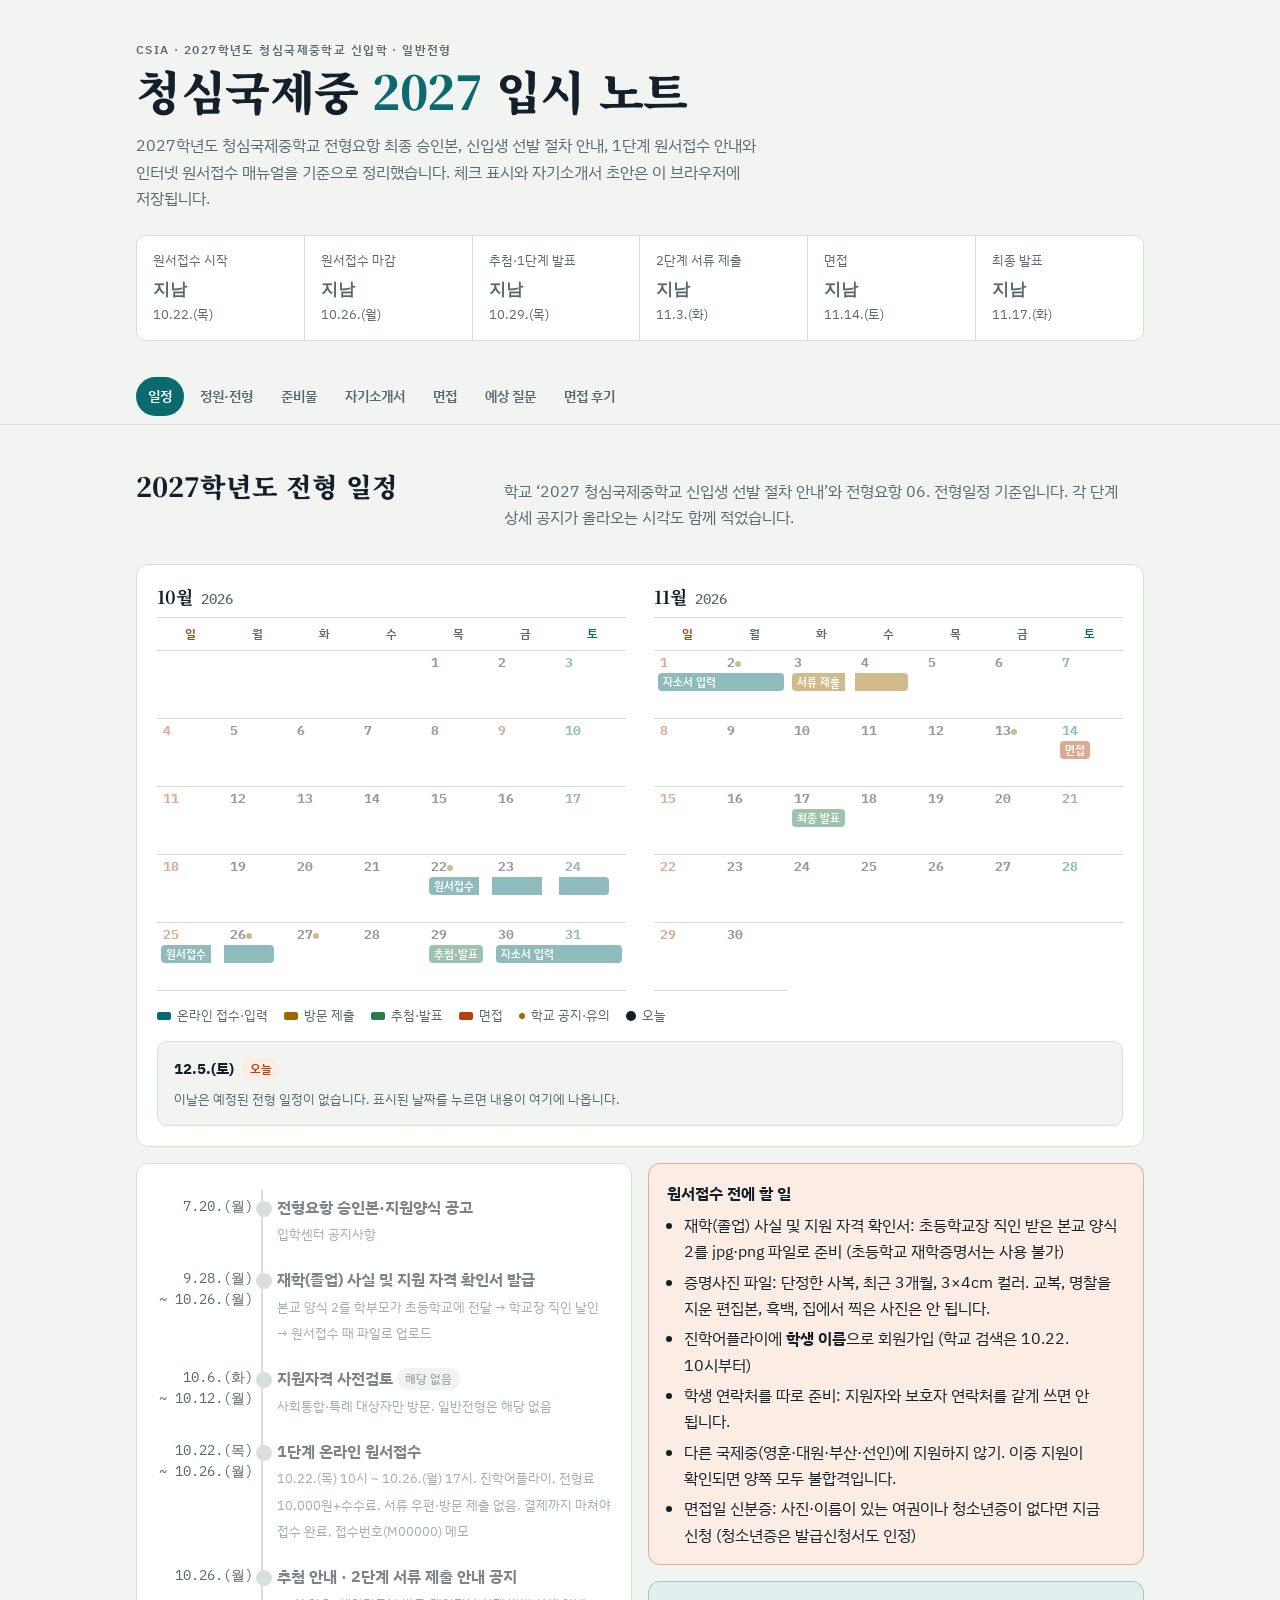
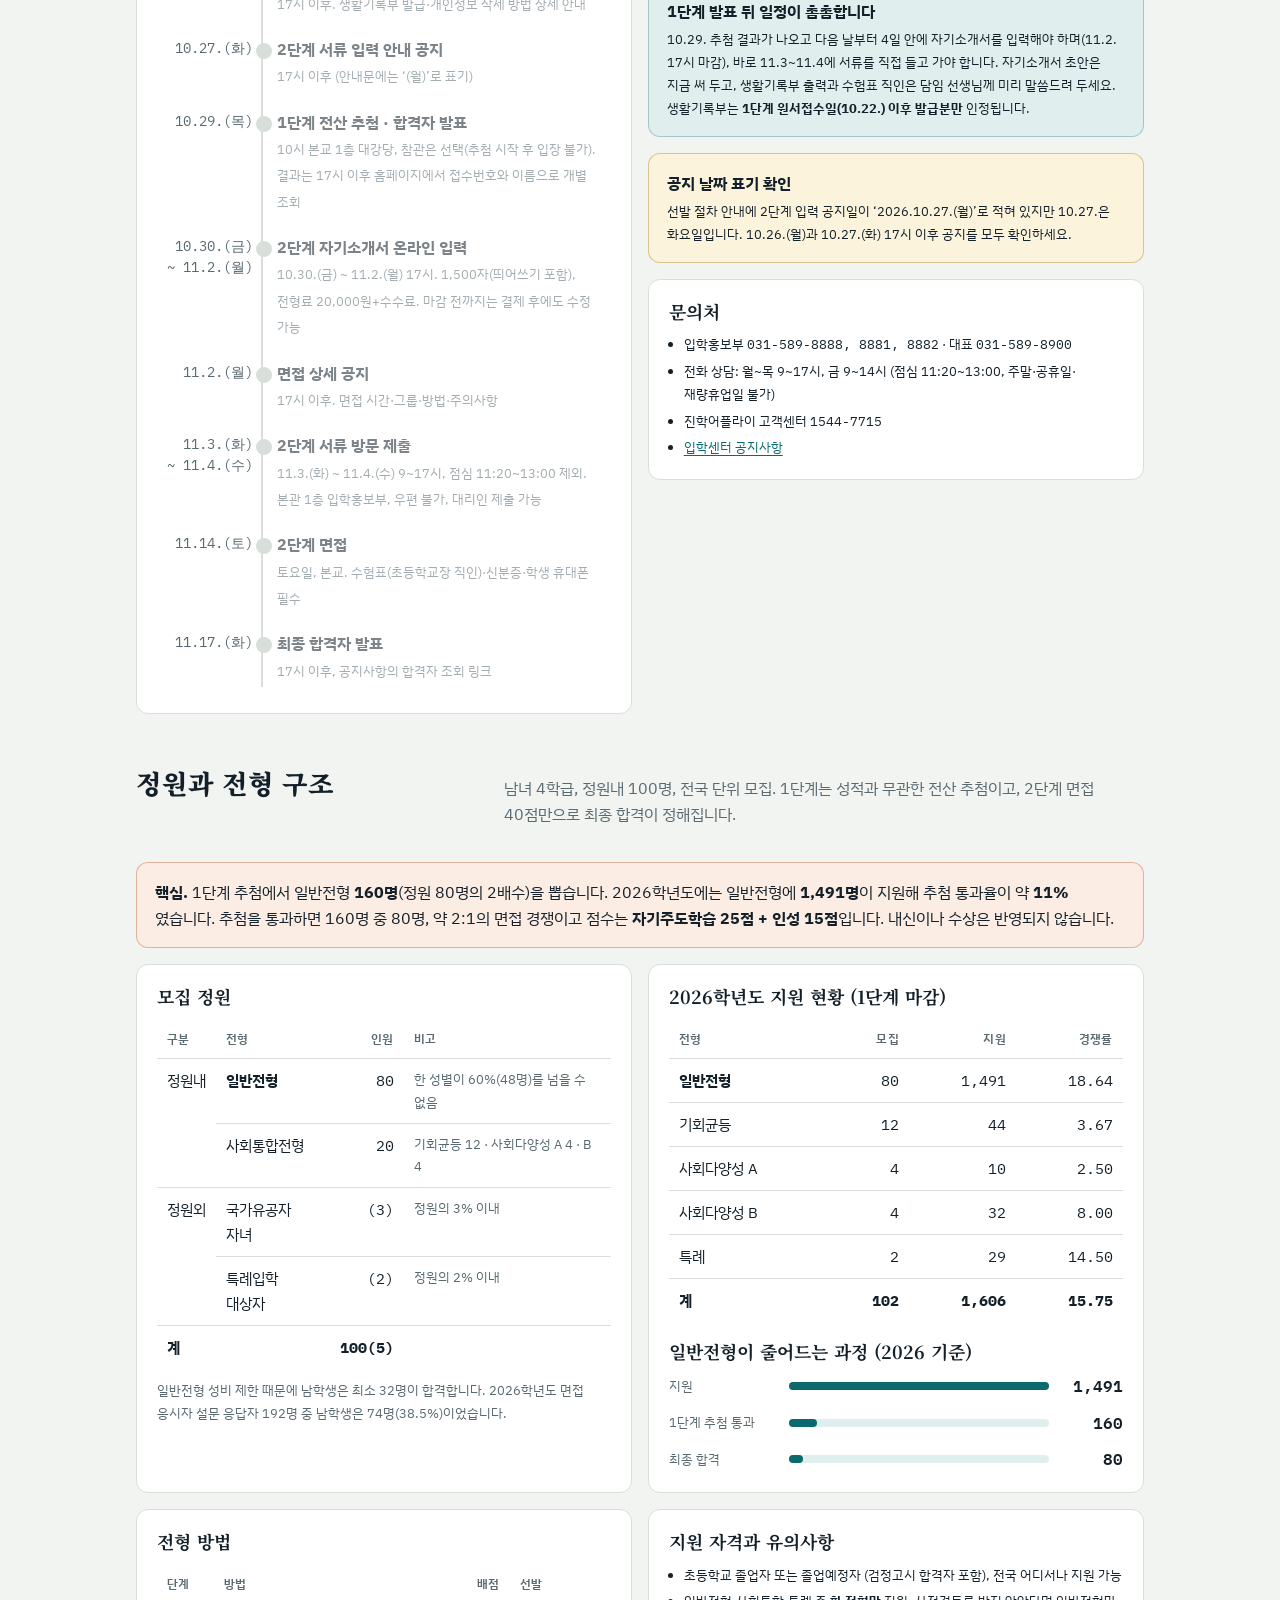
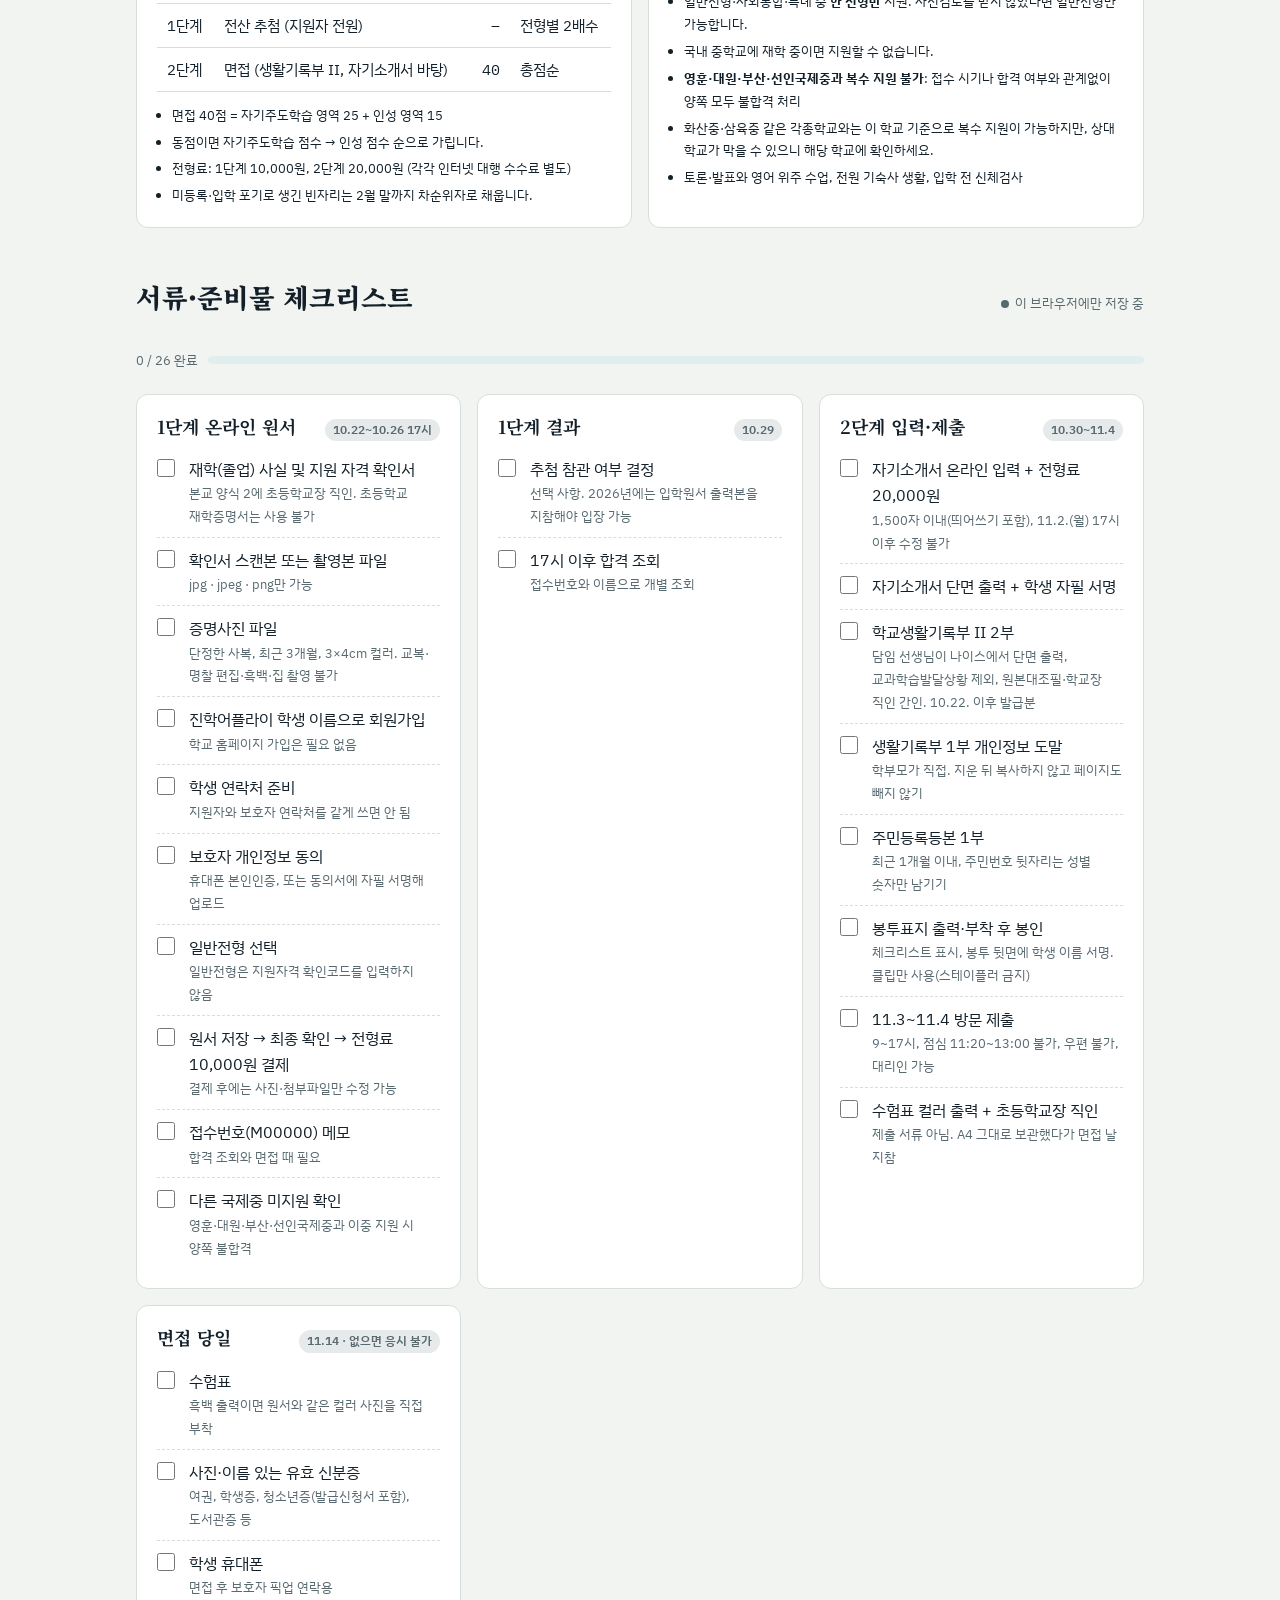
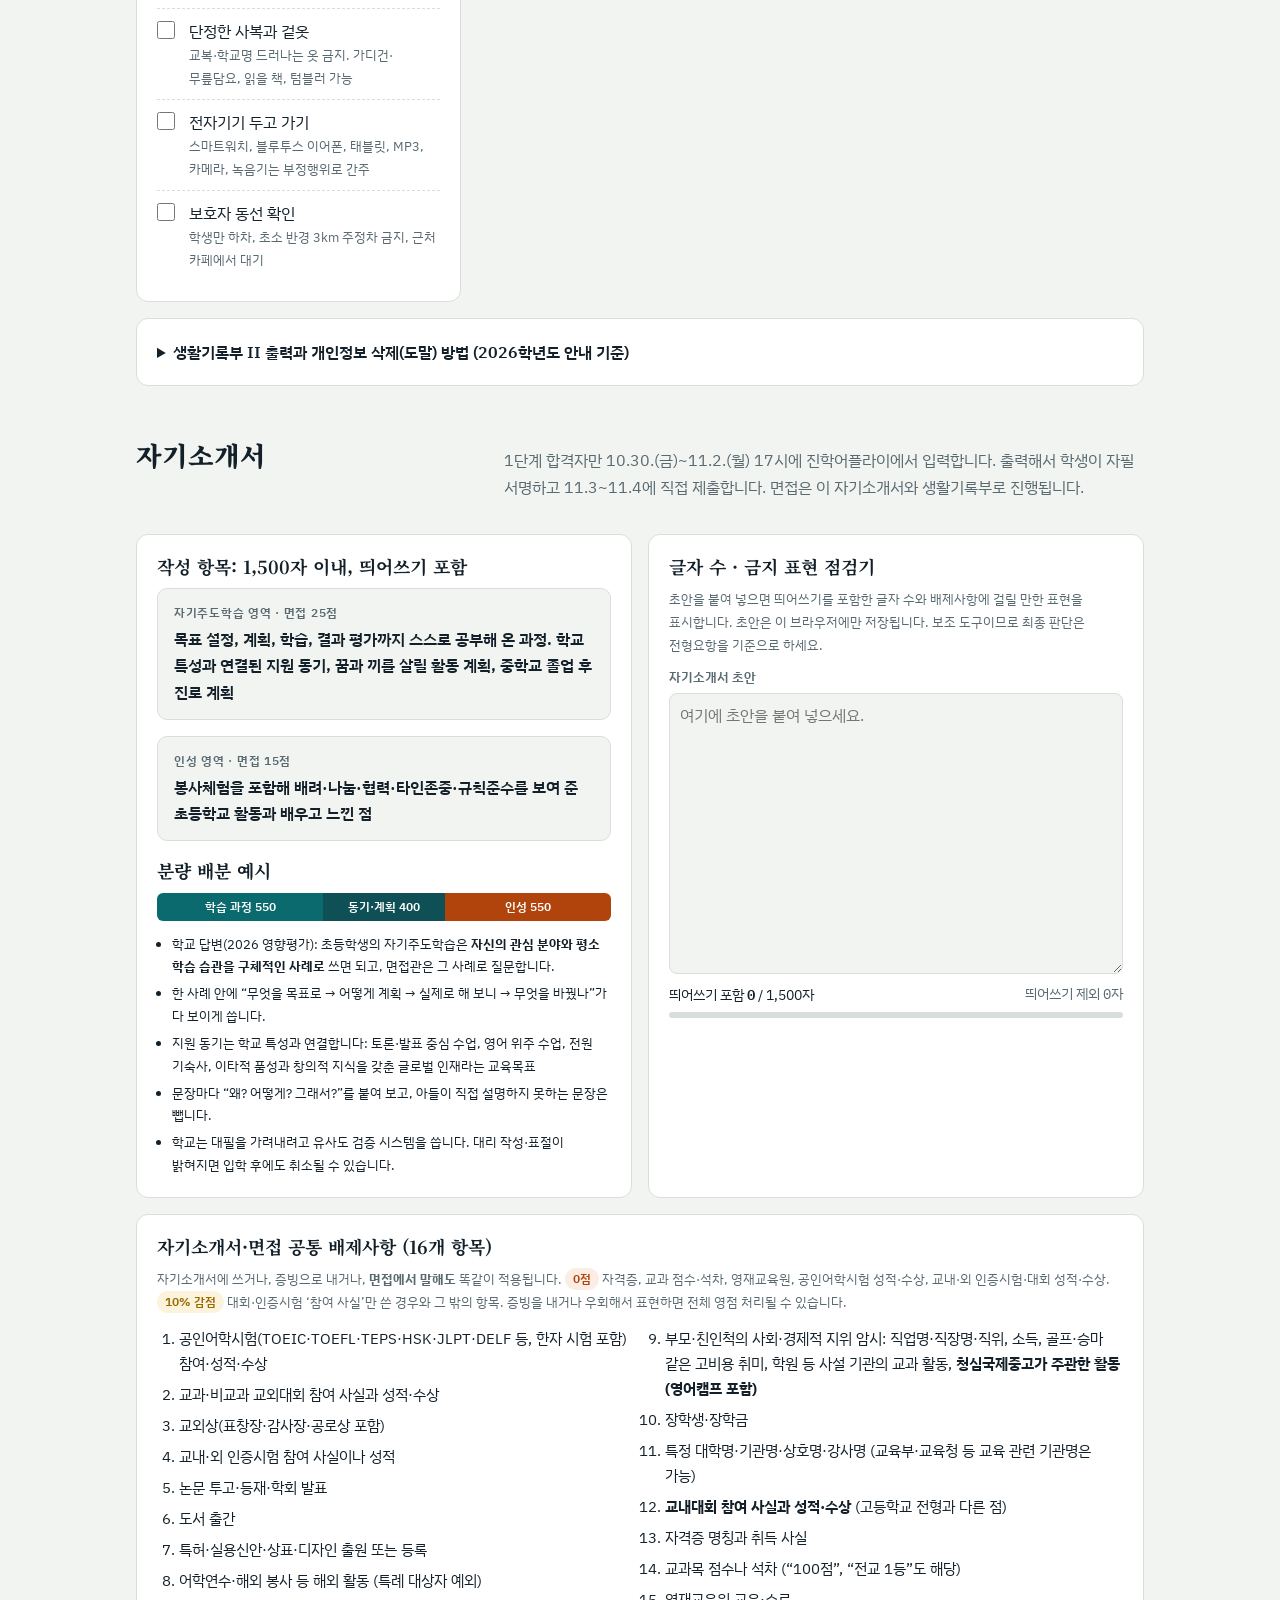
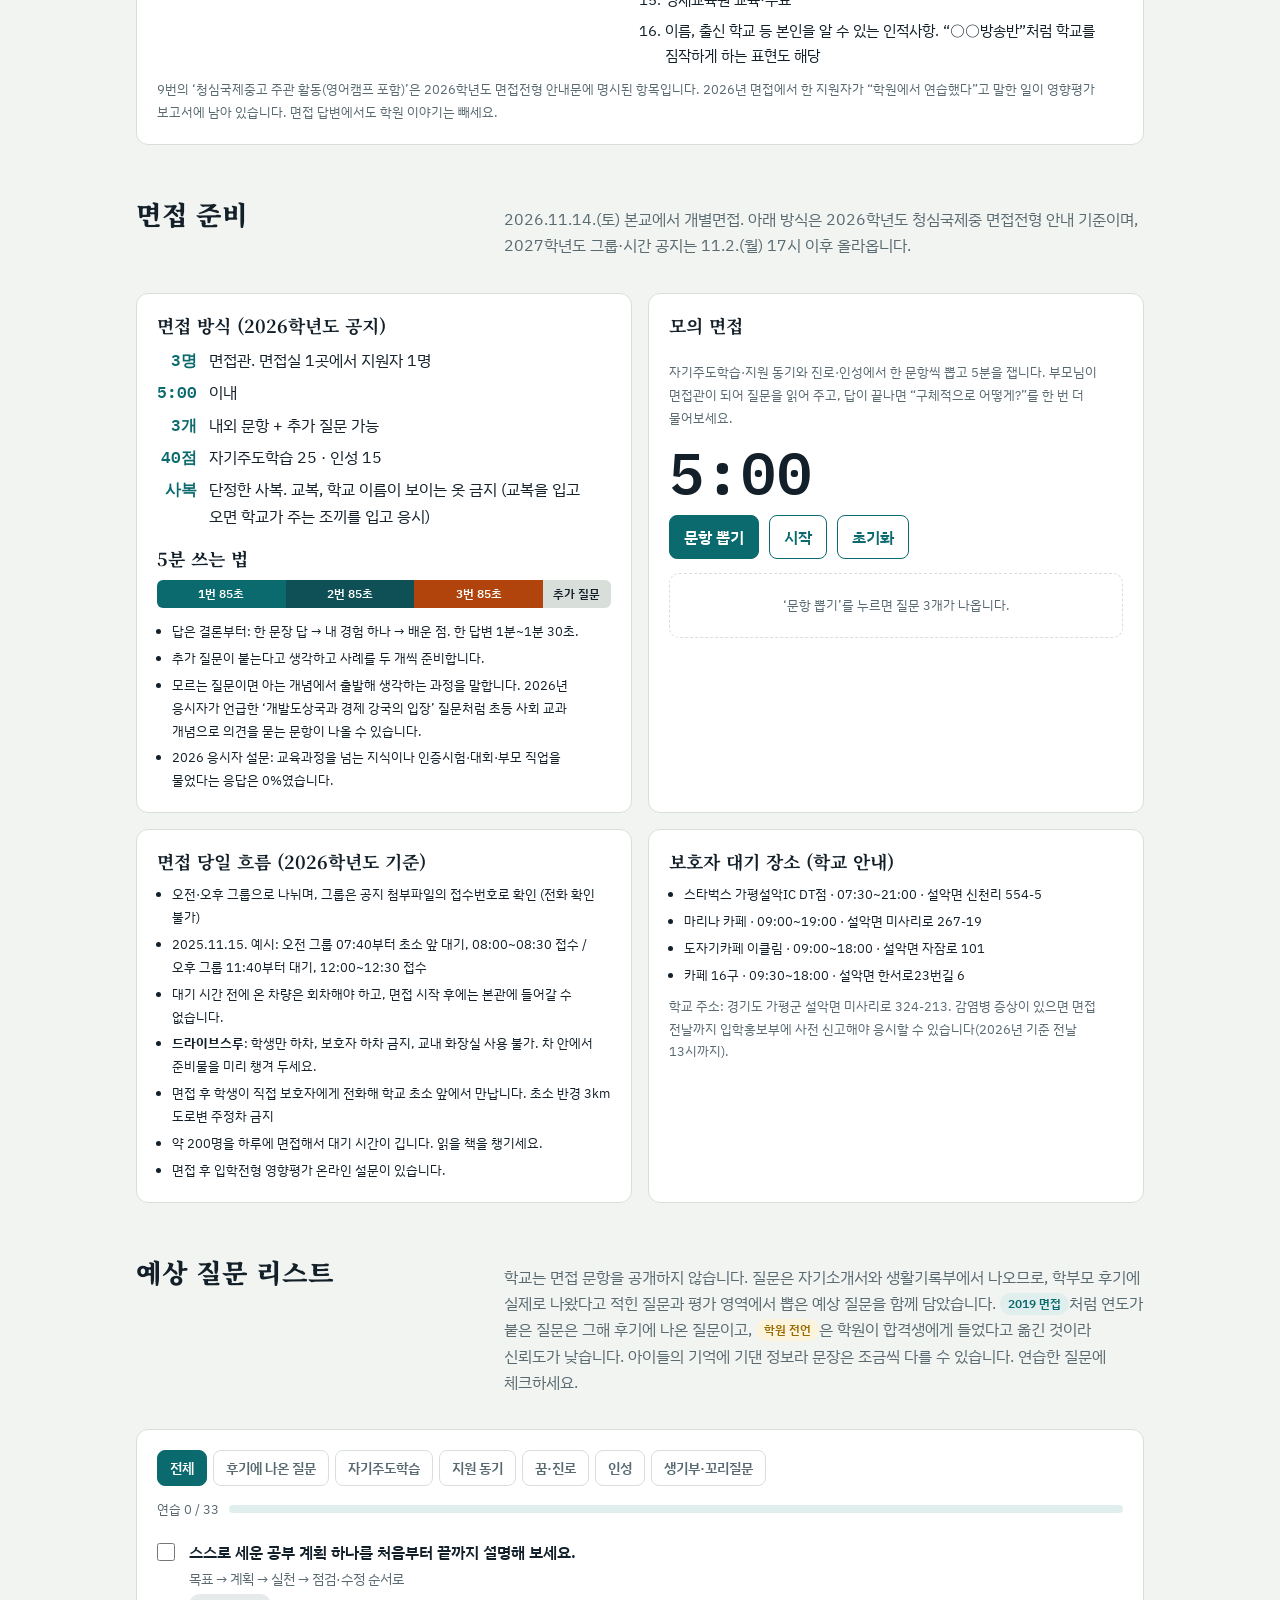
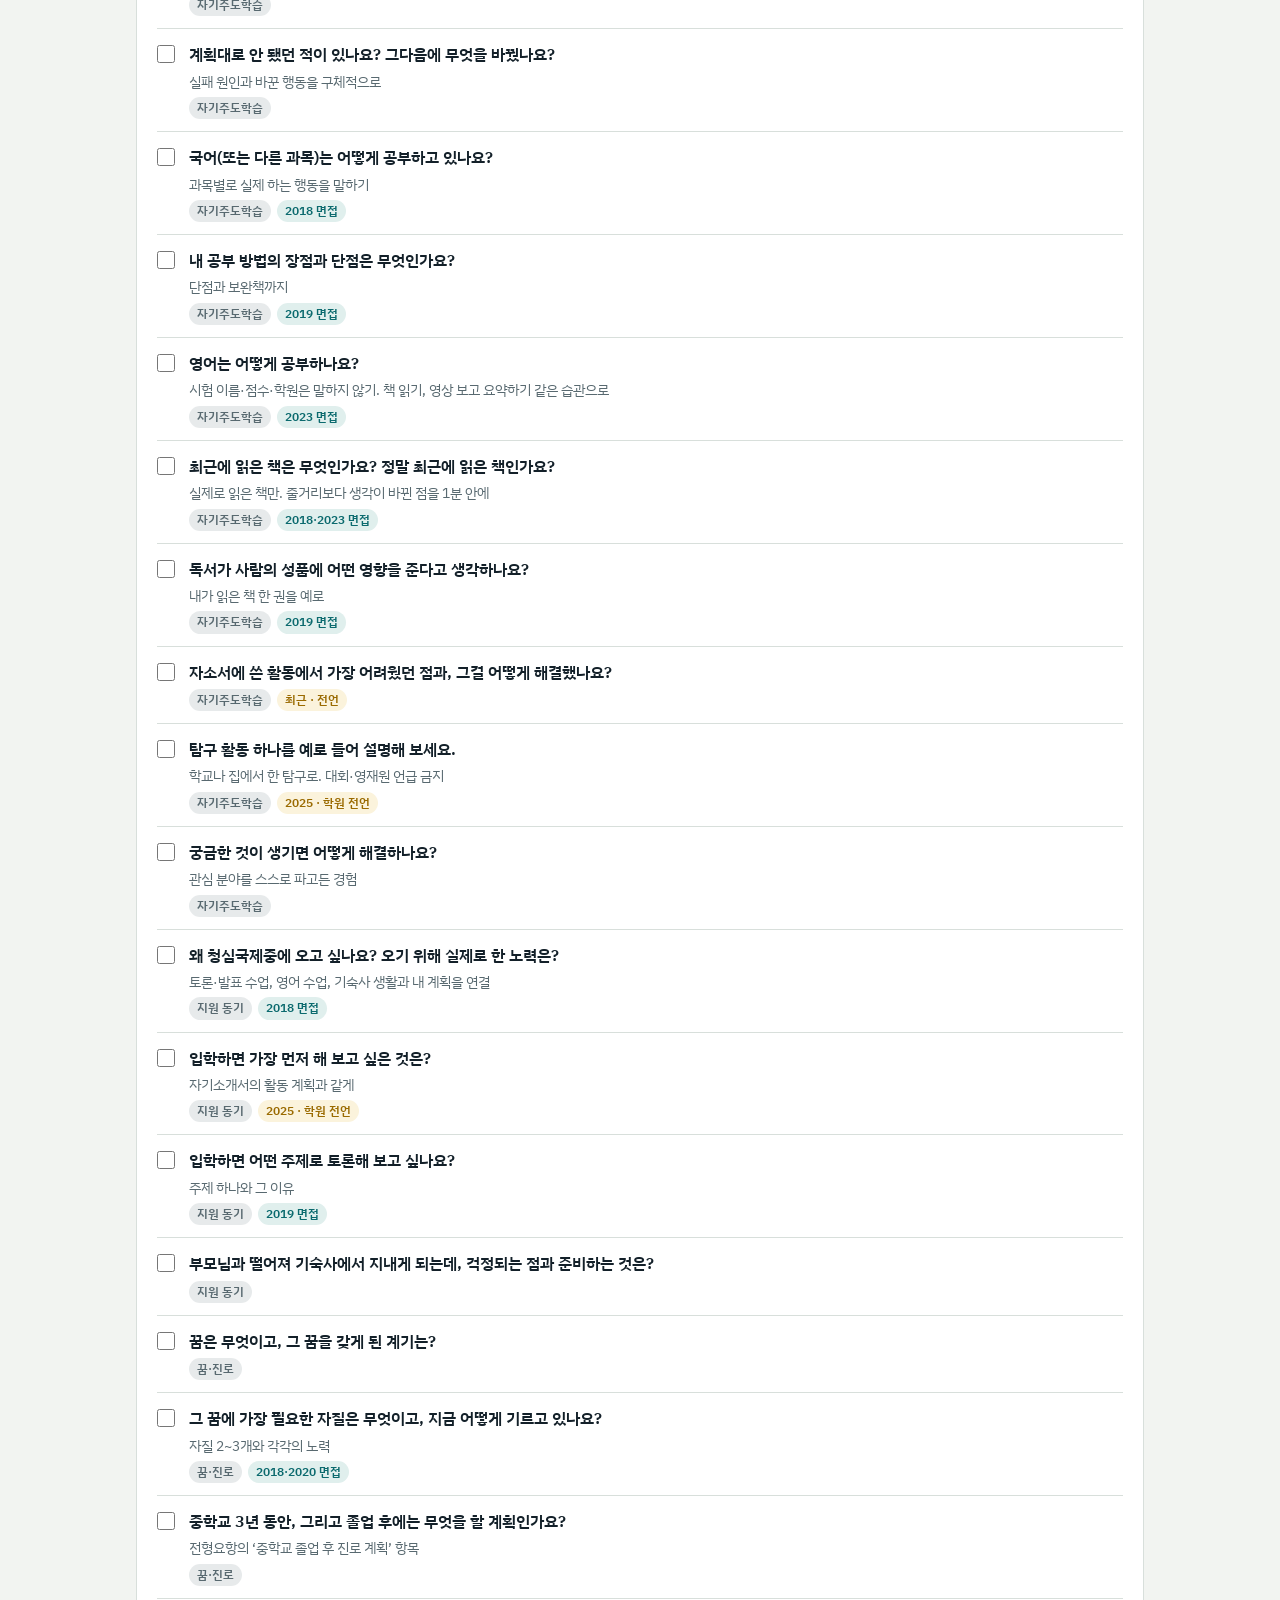
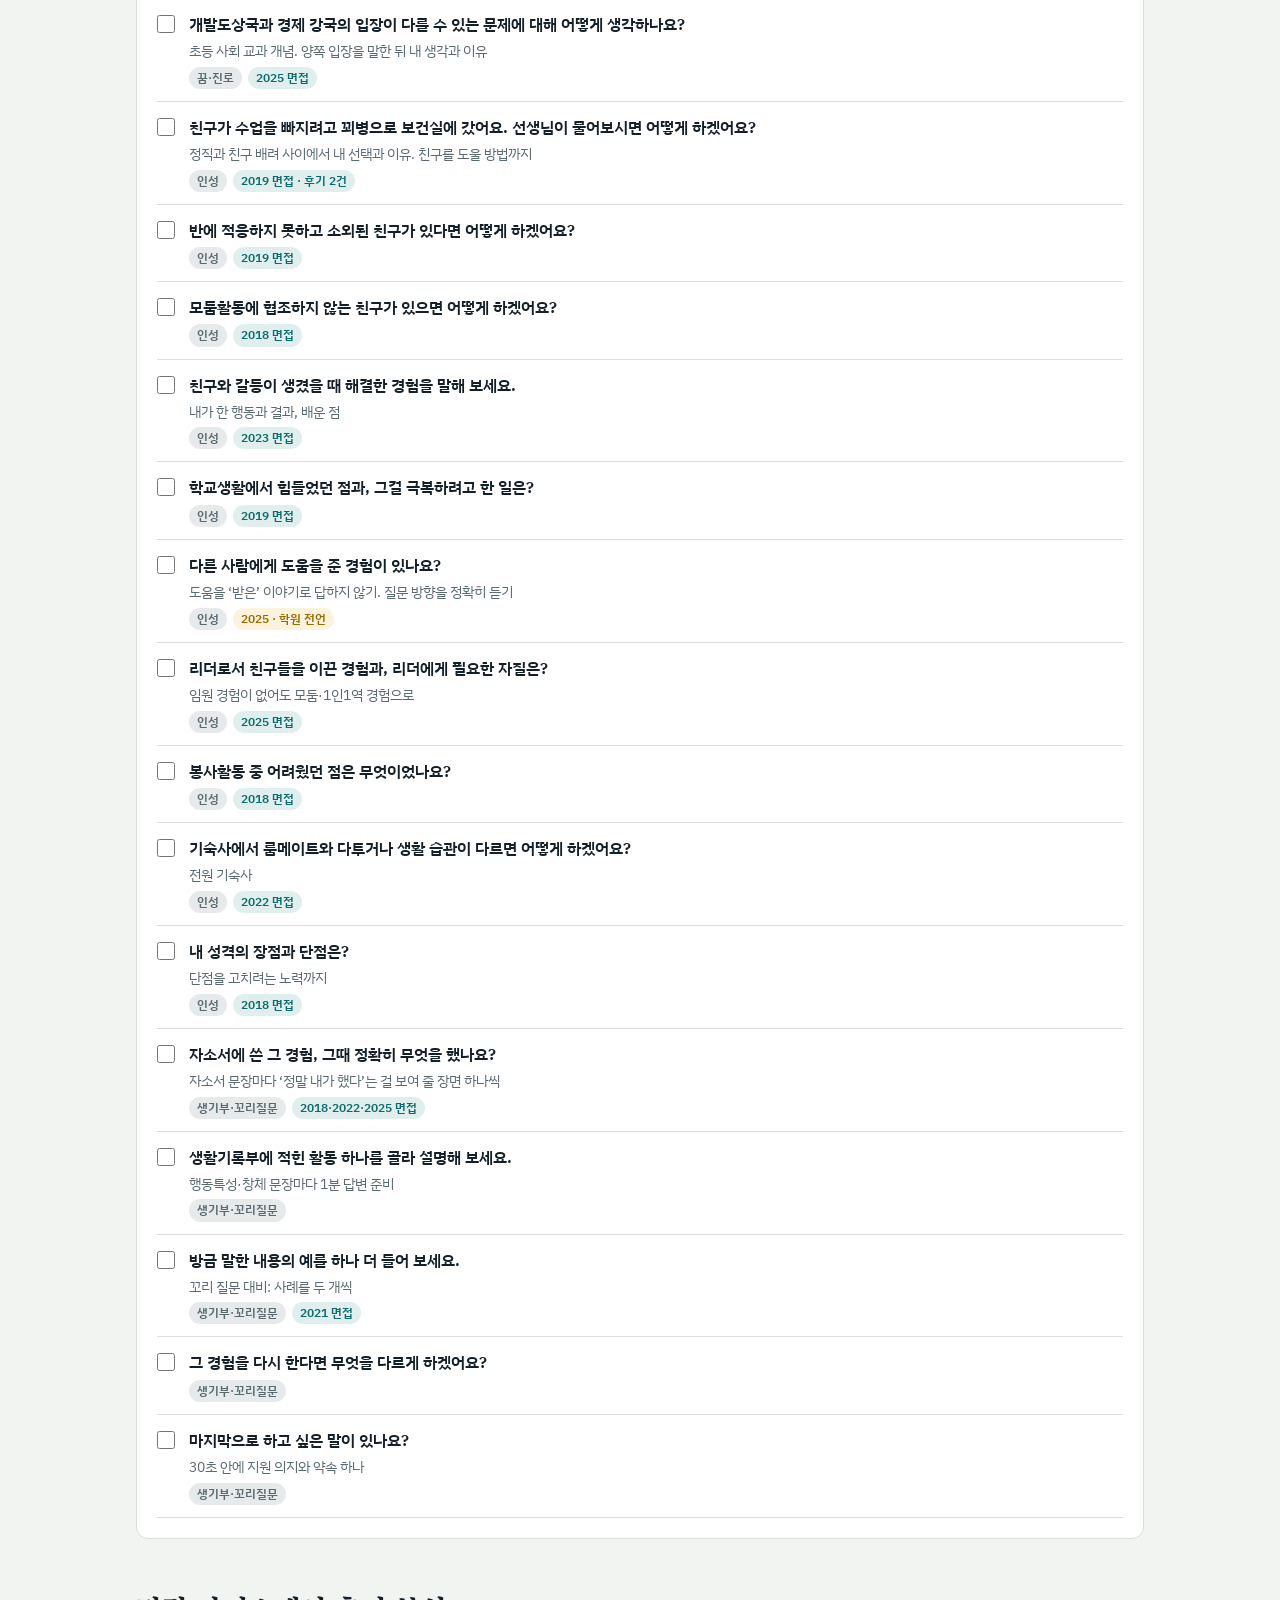
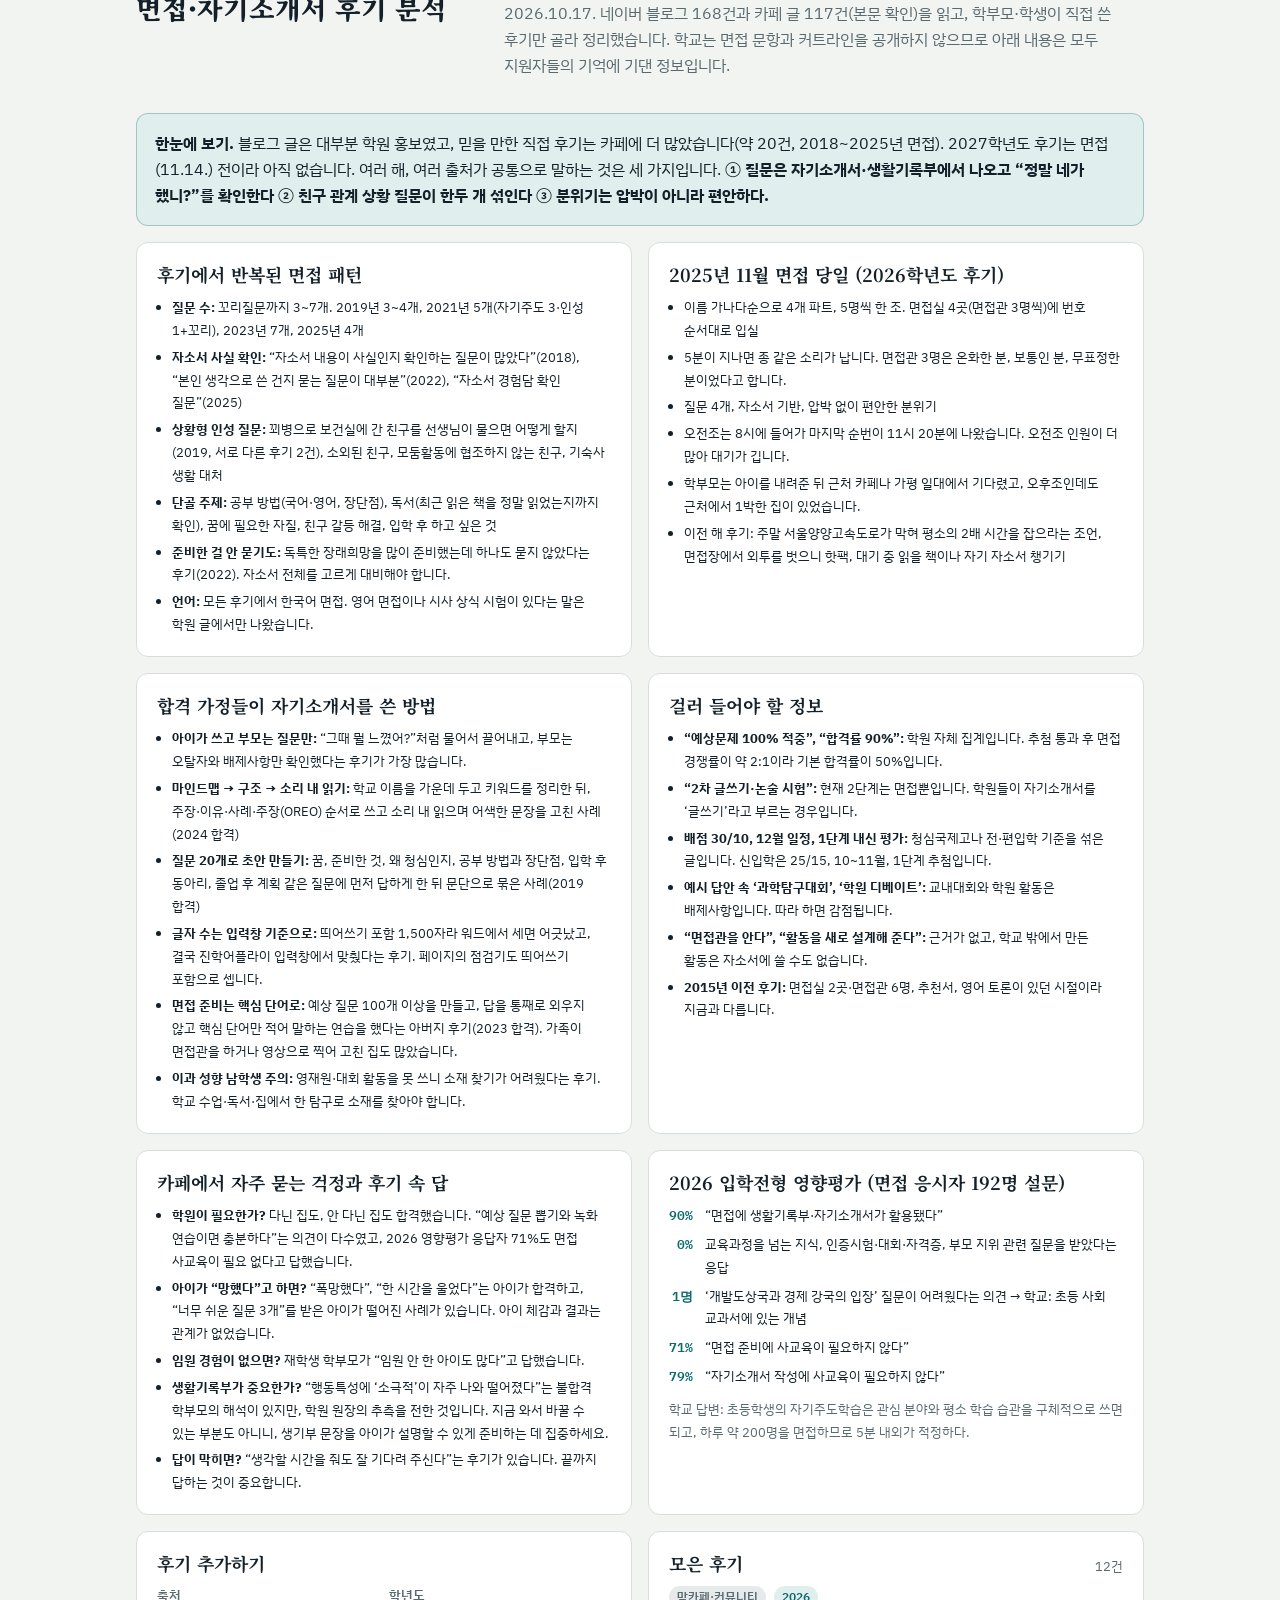
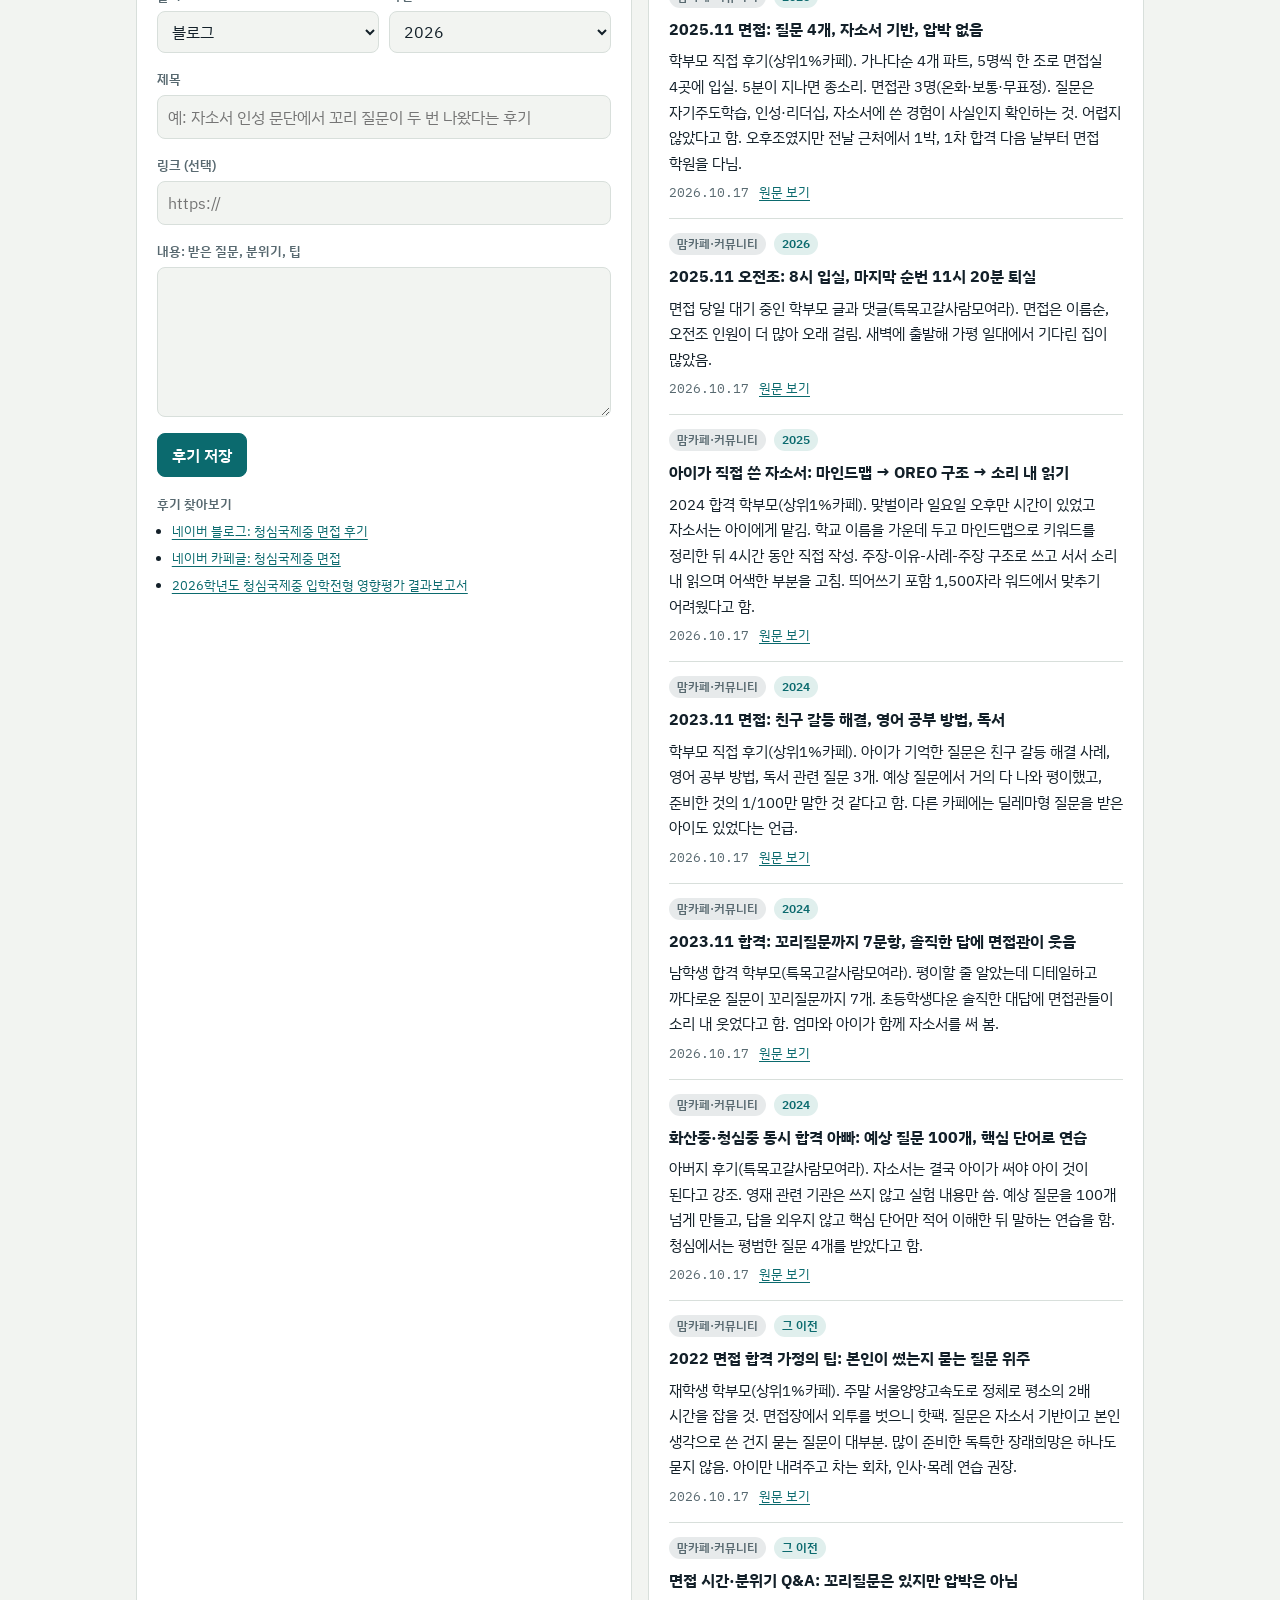
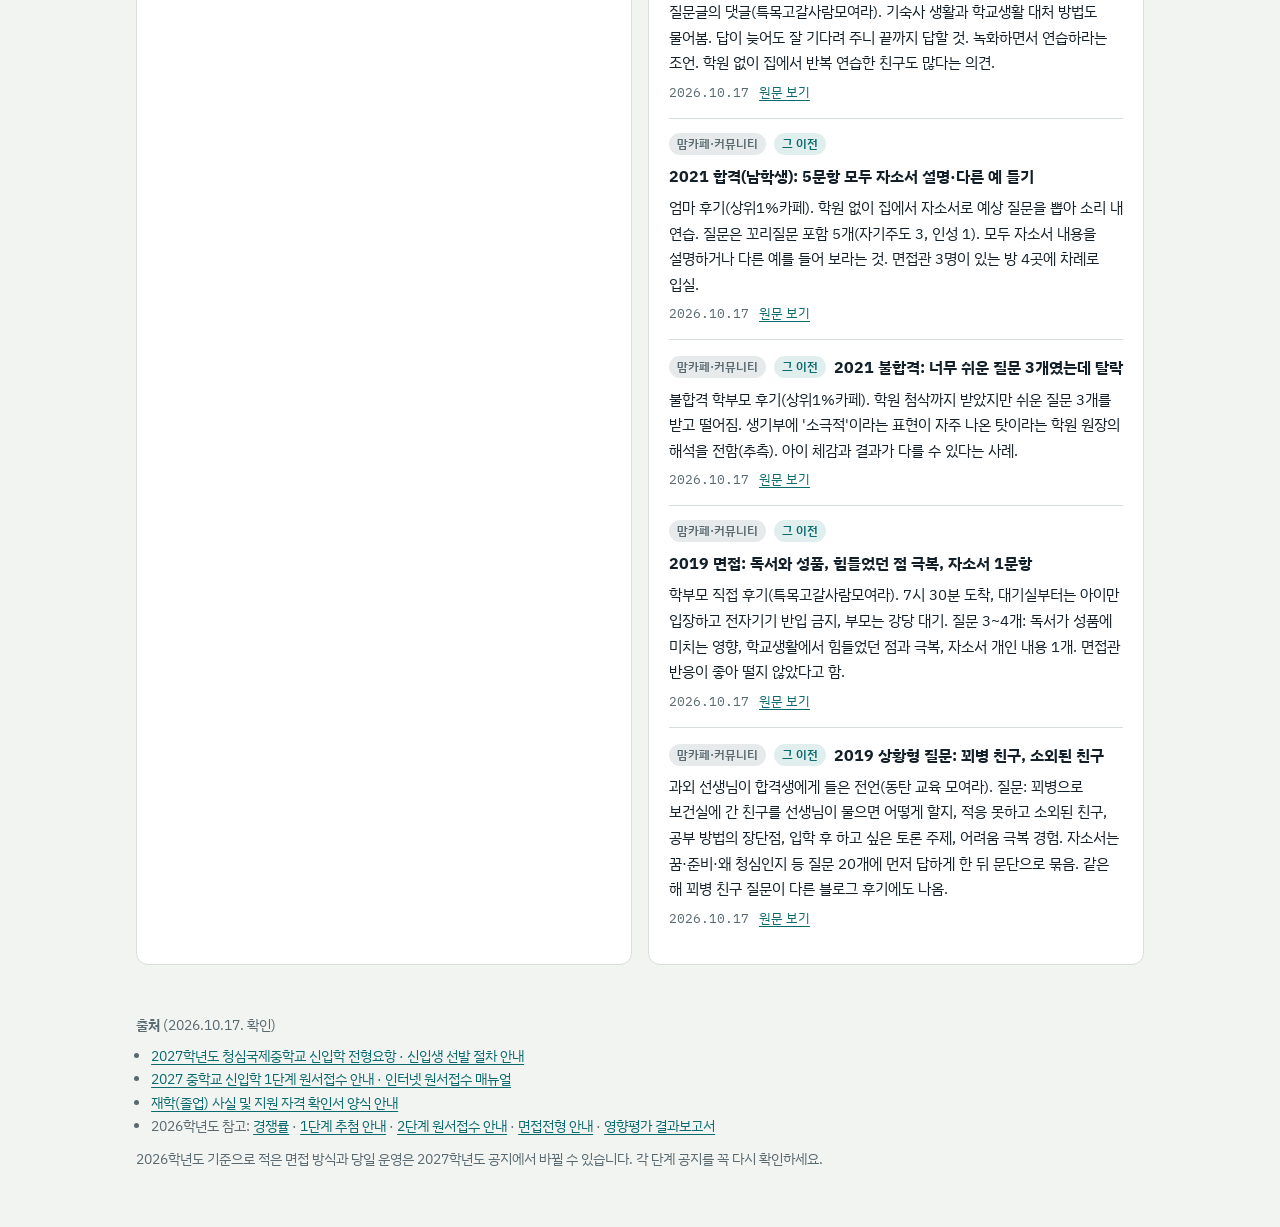
==== docs/index.html @ c006e9de "청심국제중 2027 입시 노트 페이지 아티팩트 원본(index.html)과 GitHub Pages용 빌드(docs/)를 추가한다. 공식 자료 폴더는 개인정보가 있어 저장소에서 제외" ====
<!doctype html>
<html lang="ko">
<head>
<meta charset="utf-8">
<meta name="viewport" content="width=device-width,initial-scale=1,viewport-fit=cover">
<meta name="robots" content="noindex,nofollow">
<style>:root{padding-top:env(safe-area-inset-top,0px);padding-bottom:env(safe-area-inset-bottom,0px)}body{margin:0}img{max-width:100%}[hidden]{display:none!important}</style>
<title>청심국제중 2027 입시 노트</title>
<meta name="claude:viewport-fit-sides" content="cover">
<link rel="preconnect" href="https://fonts.googleapis.com">
<link rel="preconnect" href="https://fonts.gstatic.com" crossorigin>
<link rel="stylesheet" href="https://fonts.googleapis.com/css2?family=IBM+Plex+Mono:wght@500;600&family=IBM+Plex+Sans+KR:wght@400;500;600;700&family=Noto+Serif+KR:wght@700;900&display=swap">
<style>
/* Layout: 한 장짜리 입시 바인더. 상단 D-day 띠 → 고정 탭 → 섹션별 카드. 날짜·점수는 모노 숫자, 제목은 명조. */
:root{
  --bg:#f2f4f1; --paper:#ffffff; --ink:#132029; --muted:#586970; --line:#d8dfdb;
  --lake:#0b6a6e; --lake-soft:#e0efed; --signal:#b0440c; --signal-soft:#fbede3;
  --ok:#2c7a47; --ok-soft:#e3f2e8; --warn:#9a6a00; --warn-soft:#fbf3dc;
  --display:"Noto Serif KR","Nanum Myeongjo",Georgia,serif;
  --body:"IBM Plex Sans KR","Apple SD Gothic Neo","Malgun Gothic",system-ui,sans-serif;
  --mono:"IBM Plex Mono",ui-monospace,SFMono-Regular,Menlo,monospace;
}
@media (prefers-color-scheme: dark){
  :root:not([data-theme="light"]){
    --bg:#0e1618; --paper:#142024; --ink:#e6eeec; --muted:#93a4a7; --line:#27373b;
    --lake:#5ec4bf; --lake-soft:#163134; --signal:#f28c4e; --signal-soft:#36231a;
    --ok:#6cc68d; --ok-soft:#173023; --warn:#e5b54a; --warn-soft:#332a14; color-scheme:dark;
  }
}
:root[data-theme="dark"]{
  --bg:#0e1618; --paper:#142024; --ink:#e6eeec; --muted:#93a4a7; --line:#27373b;
  --lake:#5ec4bf; --lake-soft:#163134; --signal:#f28c4e; --signal-soft:#36231a;
  --ok:#6cc68d; --ok-soft:#173023; --warn:#e5b54a; --warn-soft:#332a14; color-scheme:dark;
}
*{box-sizing:border-box}
html{scroll-behavior:smooth;scroll-padding-top:64px}
@media (prefers-reduced-motion:reduce){html{scroll-behavior:auto}}
body{background:var(--bg);color:var(--ink);font-family:var(--body);font-size:15.5px;line-height:1.7;word-break:keep-all;overflow-wrap:break-word}
a{color:var(--lake);text-underline-offset:3px}
a:focus-visible,button:focus-visible,input:focus-visible,select:focus-visible,textarea:focus-visible,summary:focus-visible{outline:2px solid var(--lake);outline-offset:2px}
.wrap{max-width:1040px;margin:0 auto;padding-left:max(16px,env(safe-area-inset-left,0px));padding-right:max(16px,env(safe-area-inset-right,0px))}
h1,h2,h3{font-family:var(--display);text-wrap:balance;line-height:1.3;margin:0}
h2{font-size:1.65rem;font-weight:900}
h3{font-size:1.12rem;font-weight:700}
p{margin:0}
.num{font-family:var(--mono);font-variant-numeric:tabular-nums}
.eyebrow{font-size:.74rem;letter-spacing:.12em;text-transform:uppercase;color:var(--muted);font-weight:600}
.muted{color:var(--muted)}
.small{font-size:.84rem}

header.hero{padding-block:40px 28px}
.hero h1{font-size:clamp(1.9rem,5vw,2.9rem);font-weight:900;letter-spacing:-.01em}
.hero h1 span{color:var(--lake)}
.hero .lede{margin-top:12px;max-width:64ch;color:var(--muted)}
.ddays{display:grid;grid-template-columns:repeat(6,minmax(0,1fr));gap:1px;background:var(--line);border:1px solid var(--line);border-radius:10px;overflow:hidden;margin-top:24px}
@media (max-width:860px){.ddays{grid-template-columns:repeat(3,minmax(0,1fr))}}
@media (max-width:440px){.ddays{grid-template-columns:repeat(2,minmax(0,1fr))}}
.dd{background:var(--paper);padding:14px 16px;display:flex;flex-direction:column;gap:2px;min-width:0}
.dd .lbl{font-size:.8rem;color:var(--muted)}
.dd .val{font-family:var(--mono);font-size:1.5rem;font-weight:600;line-height:1.2}
.dd .date{font-size:.8rem;color:var(--muted)}
.dd.next .val{color:var(--signal)}
.dd.done .val{color:var(--muted);font-size:1.05rem;padding-block:4px}

nav.tabs{position:sticky;top:env(safe-area-inset-top,0px);z-index:10;background:color-mix(in srgb,var(--bg) 92%,transparent);backdrop-filter:blur(8px);border-bottom:1px solid var(--line)}
nav.tabs .wrap{display:flex;gap:4px;overflow-x:auto;scrollbar-width:none;padding-block:8px}
nav.tabs .wrap::-webkit-scrollbar{display:none}
nav.tabs a{flex:none;text-decoration:none;color:var(--muted);font-weight:600;font-size:.9rem;padding:7px 12px;border-radius:999px;white-space:nowrap}
nav.tabs a:hover{color:var(--ink);background:var(--paper)}
nav.tabs a.on{color:var(--paper);background:var(--lake)}

main section{padding-block:44px 8px}
.sec-head{display:flex;flex-wrap:wrap;align-items:baseline;justify-content:space-between;gap:8px 16px;margin-bottom:18px}
.sec-head p{color:var(--muted);max-width:64ch}
.stack{display:flex;flex-direction:column;gap:16px}
.grid2{display:grid;grid-template-columns:repeat(auto-fit,minmax(300px,1fr));gap:16px}
.grid2>*{min-width:0}
.card{background:var(--paper);border:1px solid var(--line);border-radius:12px;padding:20px}
.card h3{margin-bottom:10px}
.callout{border-radius:12px;padding:16px 18px;background:var(--lake-soft);border:1px solid color-mix(in srgb,var(--lake) 30%,transparent)}
.callout.sig{background:var(--signal-soft);border-color:color-mix(in srgb,var(--signal) 35%,transparent)}
.callout.warn{background:var(--warn-soft);border-color:color-mix(in srgb,var(--warn) 35%,transparent)}
ul.clean{margin:0;padding-left:1.1em}
ul.clean li+li{margin-top:4px}
.pill{display:inline-block;font-size:.74rem;font-weight:600;padding:1px 8px;border-radius:999px;background:var(--lake-soft);color:var(--lake);white-space:nowrap;vertical-align:1px}
.pill.sig{background:var(--signal-soft);color:var(--signal)}
.pill.ok{background:var(--ok-soft);color:var(--ok)}
.pill.warn{background:var(--warn-soft);color:var(--warn)}
.pill.grey{background:color-mix(in srgb,var(--muted) 14%,transparent);color:var(--muted)}

.tbl{overflow-x:auto}
table{width:100%;border-collapse:collapse;font-size:.92rem}
th,td{text-align:left;padding:9px 10px;border-bottom:1px solid var(--line);vertical-align:top}
th{font-size:.78rem;color:var(--muted);font-weight:600;letter-spacing:.04em}
td.r,th.r{text-align:right}
tr.total td{font-weight:700;border-bottom:none}
.bar{height:8px;border-radius:4px;background:var(--lake-soft);position:relative;min-width:80px}
.bar i{position:absolute;inset:0 auto 0 0;border-radius:4px;background:var(--lake)}
.funnel{display:flex;flex-direction:column;gap:10px}
.funnel .row{display:grid;grid-template-columns:110px 1fr 64px;gap:10px;align-items:center}
.funnel .lab{font-size:.84rem;color:var(--muted)}
.funnel .n{font-family:var(--mono);font-weight:600;text-align:right}

ol.tl{list-style:none;margin:0;padding:0;position:relative}
ol.tl::before{content:"";position:absolute;left:104px;top:6px;bottom:6px;width:2px;background:var(--line)}
ol.tl li{display:grid;grid-template-columns:96px 1fr;gap:24px;padding-block:10px;position:relative}
ol.tl li::before{content:"";position:absolute;left:99px;top:17px;width:12px;height:12px;border-radius:50%;background:var(--paper);border:2px solid var(--line)}
ol.tl li.key::before{border-color:var(--lake)}
ol.tl li.now::before{border-color:var(--lake);background:var(--lake)}
ol.tl li.next::before{border-color:var(--signal);background:var(--signal)}
ol.tl li.done::before{background:var(--line);border-color:var(--line)}
ol.tl .when{font-family:var(--mono);font-size:.86rem;text-align:right;color:var(--muted);line-height:1.5;padding-top:2px}
ol.tl li.next .when{color:var(--signal);font-weight:600}
ol.tl li.now .when{color:var(--lake);font-weight:600}
ol.tl .what{min-width:0}
ol.tl .what b{display:block}
ol.tl li.done .what,ol.tl li.na .what{opacity:.55}
@media (max-width:560px){
  ol.tl::before{left:7px}
  ol.tl li{grid-template-columns:1fr;gap:2px;padding-left:28px}
  ol.tl li::before{left:2px}
  ol.tl .when{text-align:left}
}

/* calendar */
.cals{display:grid;grid-template-columns:repeat(auto-fit,minmax(300px,1fr));gap:20px 28px}
.cal{min-width:0}
.cal h3{display:flex;align-items:baseline;gap:8px;margin-bottom:8px}
.cal h3 .num{font-size:.9rem;color:var(--muted);font-weight:500}
.cal-grid{display:grid;grid-template-columns:repeat(7,minmax(0,1fr));border-top:1px solid var(--line)}
.cal-wd{font-size:.74rem;font-weight:600;color:var(--muted);text-align:center;padding-block:6px;border-bottom:1px solid var(--line)}
.cal-wd.sun{color:var(--signal)}.cal-wd.sat{color:var(--lake)}
.day{min-height:68px;padding:4px;border-bottom:1px solid var(--line);display:flex;flex-direction:column;gap:3px;min-width:0;background:none;border-radius:0;border-left:0;border-right:0;border-top:0;color:var(--ink);font:inherit;font-weight:400;text-align:left;cursor:default}
button.day{cursor:pointer}
button.day:hover{background:var(--lake-soft)}
.day.blank{background:none}
.day .dn{font-family:var(--mono);font-size:.8rem;line-height:1;display:flex;align-items:center;justify-content:space-between;padding:2px 2px 0}
.day.sun .dn,.day.hol .dn{color:var(--signal)}
.day.sat .dn{color:var(--lake)}
.day.past>*{opacity:.45}
.day.today .dn b{background:var(--ink);color:var(--paper);border-radius:999px;padding:2px 5px;margin:-2px -3px}
.day.sel{background:var(--lake-soft);box-shadow:inset 0 0 0 2px var(--lake)}
.day .dot{width:6px;height:6px;border-radius:50%;background:var(--warn);flex:none}
.chip{height:18px;font-size:.68rem;font-weight:600;line-height:18px;color:var(--paper);white-space:nowrap;overflow:hidden;text-overflow:ellipsis;padding-inline:5px;margin-inline:-4px;border-radius:0}
.chip.s{margin-left:0;border-top-left-radius:4px;border-bottom-left-radius:4px}
.chip.e{margin-right:0;border-top-right-radius:4px;border-bottom-right-radius:4px}
.chip.apply,.sw.apply{background:var(--lake)}
.chip.submit,.sw.submit{background:var(--warn)}
.chip.result,.sw.result{background:var(--ok)}
.chip.interview,.sw.interview{background:var(--signal)}
.chip.ghost{color:transparent}
.cal-legend{display:flex;flex-wrap:wrap;gap:6px 16px;font-size:.8rem;color:var(--muted);margin-top:14px}
.cal-legend span{display:inline-flex;align-items:center;gap:6px}
.cal-legend .sw{display:inline-block;width:14px;height:8px;border-radius:2px}
.cal-legend .sw.today{width:10px;height:10px;border-radius:50%;background:var(--ink)}
.cal-legend .dot{display:inline-block;width:6px;height:6px;border-radius:50%;background:var(--warn)}
.cal-detail{margin-top:14px;padding:14px 16px;border-radius:10px;background:var(--bg);border:1px solid var(--line)}
.cal-detail h4{margin:0 0 6px;font-size:.95rem;display:flex;gap:8px;align-items:center;flex-wrap:wrap}
.cal-detail ul{margin:0;padding-left:1.1em;font-size:.9rem}
@media (max-width:560px){.day{min-height:52px;padding:3px}.chip{font-size:0;height:7px;margin-top:2px}.chip.s,.chip.e{border-radius:3px}}

.chk{display:flex;flex-direction:column}
.chk label{display:grid;grid-template-columns:22px 1fr;gap:10px;padding:9px 0;border-bottom:1px dashed var(--line);cursor:pointer;align-items:start}
.chk label:last-child{border-bottom:none}
.chk input{width:18px;height:18px;margin:3px 0 0;accent-color:var(--lake)}
.chk input:checked+span{color:var(--muted);text-decoration:line-through;text-decoration-color:color-mix(in srgb,var(--muted) 60%,transparent)}
.chk .sub{display:block;font-size:.84rem;color:var(--muted)}
.prog{display:flex;align-items:center;gap:10px;font-size:.84rem;color:var(--muted);margin-bottom:6px}
.prog .bar{flex:1}
.sync{font-size:.8rem;color:var(--muted);display:inline-flex;align-items:center;gap:6px}
.sync::before{content:"";width:8px;height:8px;border-radius:50%;background:var(--muted)}
.sync.on::before{background:var(--ok)}

input[type=text],input[type=url],select,textarea{font:inherit;color:var(--ink);background:var(--bg);border:1px solid var(--line);border-radius:8px;padding:8px 10px;width:100%;min-width:0}
textarea{resize:vertical;line-height:1.7}
.field{display:flex;flex-direction:column;gap:4px;min-width:0}
.field>span{font-size:.8rem;color:var(--muted);font-weight:600}
.row{display:flex;flex-wrap:wrap;gap:10px}
.row>.field{flex:1 1 140px}
button{font:inherit;font-weight:600;cursor:pointer;border-radius:8px;padding:8px 14px;border:1px solid var(--lake);background:var(--lake);color:var(--paper)}
button.ghost{background:transparent;color:var(--lake)}
button.danger{border-color:var(--signal);color:var(--signal);background:transparent}
button:disabled{opacity:.5;cursor:default}

.counter{display:flex;justify-content:space-between;align-items:center;gap:10px;flex-wrap:wrap;font-size:.86rem}
.counter .n{font-family:var(--mono);font-weight:600}
.counter .n.over{color:var(--signal)}
.meter{height:6px;background:var(--line);border-radius:3px;overflow:hidden;margin-top:6px}
.meter i{display:block;height:100%;background:var(--lake);width:0}
.meter i.over{background:var(--signal)}
.hits{display:flex;flex-direction:column;gap:6px;margin-top:10px}
.hit{display:flex;gap:8px;align-items:baseline;font-size:.88rem}
.preview{margin-top:12px;padding:12px 14px;border:1px solid var(--line);border-radius:8px;background:var(--bg);white-space:pre-wrap;font-size:.92rem;max-height:260px;overflow:auto}
mark{border-radius:3px;padding:0 2px;color:inherit}
mark.zero{background:color-mix(in srgb,var(--signal) 30%,transparent)}
mark.minus{background:color-mix(in srgb,var(--warn) 32%,transparent)}
ol.ban{margin:0;padding-left:1.4em;columns:2 300px;column-gap:28px}
ol.ban li{break-inside:avoid;margin-bottom:6px;font-size:.92rem}

.timer{display:flex;flex-direction:column;gap:14px}
.clock{font-family:var(--mono);font-size:clamp(2.6rem,9vw,3.6rem);font-weight:600;line-height:1;letter-spacing:.02em}
.clock.low{color:var(--signal)}
.qcard{border:1px solid var(--line);border-radius:10px;padding:14px 16px;background:var(--bg)}
.qcard .k{font-size:.76rem;color:var(--muted);font-weight:600;letter-spacing:.06em}
.qcard p{font-weight:600;margin-top:2px}
.split{display:flex;height:28px;border-radius:6px;overflow:hidden;font-size:.74rem;font-weight:600}
.split div{display:flex;align-items:center;justify-content:center;color:var(--paper);white-space:nowrap;overflow:hidden;min-width:0}
.stat{display:grid;grid-template-columns:auto 1fr;gap:6px 12px;align-items:baseline}
.stat .v{font-family:var(--mono);font-weight:600;color:var(--lake);text-align:right}

.qfilter{display:flex;gap:6px;flex-wrap:wrap;margin-bottom:12px}
.qfilter button{background:transparent;color:var(--muted);border-color:var(--line);padding:5px 12px;font-size:.86rem}
.qfilter button.on{background:var(--lake);color:var(--paper);border-color:var(--lake)}
.qlist{display:flex;flex-direction:column}
.q{display:grid;grid-template-columns:22px 1fr;gap:10px;padding:12px 0;border-bottom:1px solid var(--line)}
.q input{width:18px;height:18px;margin:4px 0 0;accent-color:var(--lake)}
.q .t{font-weight:600}
.q .tip{display:block;font-size:.86rem;color:var(--muted);margin-top:2px}
.q .meta{display:flex;gap:6px;flex-wrap:wrap;margin-top:4px}

.rv{border-top:1px solid var(--line);padding-block:14px;display:flex;flex-direction:column;gap:6px}
.rv:first-child{border-top:none;padding-top:0}
.rv .head{display:flex;gap:8px;flex-wrap:wrap;align-items:center}
.rv .body{white-space:pre-wrap;font-size:.94rem}
.rv .foot{display:flex;gap:10px;align-items:center;font-size:.8rem;color:var(--muted);flex-wrap:wrap}
.rv .foot button{padding:2px 10px;font-size:.8rem}
.empty{padding:20px;text-align:center;color:var(--muted);border:1px dashed var(--line);border-radius:10px}

footer{padding-block:40px 56px;color:var(--muted);font-size:.86rem}
footer ul{margin:8px 0 0;padding-left:1.1em}
details summary{cursor:pointer;font-weight:600}
details[open] summary{margin-bottom:8px}
</style>
</head>
<body>
<header class="hero">
  <div class="wrap">
    <div class="eyebrow">CSIA · 2027학년도 청심국제중학교 신입학 · 일반전형</div>
    <h1>청심국제중 <span>2027</span> 입시 노트</h1>
    <p class="lede">2027학년도 청심국제중학교 전형요항 최종 승인본, 신입생 선발 절차 안내, 1단계 원서접수 안내와 인터넷 원서접수 매뉴얼을 기준으로 정리했습니다. <span id="storeNote">체크 표시와 자기소개서 초안은 이 브라우저에 저장됩니다.</span></p>
    <div class="ddays" id="ddays" aria-label="주요 일정 D-day"></div>
  </div>
</header>

<nav class="tabs" aria-label="섹션">
  <div class="wrap" id="tabs">
    <a href="#schedule">일정</a>
    <a href="#overview">정원·전형</a>
    <a href="#prep">준비물</a>
    <a href="#essay">자기소개서</a>
    <a href="#interview">면접</a>
    <a href="#questions">예상 질문</a>
    <a href="#reviews">면접 후기</a>
  </div>
</nav>

<main>
<!-- ============ 일정 ============ -->
<section id="schedule">
  <div class="wrap stack">
    <div class="sec-head">
      <h2>2027학년도 전형 일정</h2>
      <p>학교 ‘2027 청심국제중학교 신입생 선발 절차 안내’와 전형요항 06. 전형일정 기준입니다. 각 단계 상세 공지가 올라오는 시각도 함께 적었습니다.</p>
    </div>
    <div class="card cal-card">
      <div class="cals" id="cals"></div>
      <div class="cal-legend" aria-hidden="true">
        <span><i class="sw apply"></i>온라인 접수·입력</span>
        <span><i class="sw submit"></i>방문 제출</span>
        <span><i class="sw result"></i>추첨·발표</span>
        <span><i class="sw interview"></i>면접</span>
        <span><i class="dot"></i>학교 공지·유의</span>
        <span><i class="sw today"></i>오늘</span>
      </div>
      <div class="cal-detail" id="calDetail" aria-live="polite"></div>
    </div>
    <div class="grid2">
      <div class="card"><ol class="tl" id="timeline"></ol></div>
      <div class="stack">
        <div class="callout sig">
          <b>원서접수 전에 할 일</b>
          <ul class="clean" style="margin-top:6px">
            <li>재학(졸업) 사실 및 지원 자격 확인서: 초등학교장 직인 받은 본교 양식 2를 jpg·png 파일로 준비 (초등학교 재학증명서는 사용 불가)</li>
            <li>증명사진 파일: 단정한 사복, 최근 3개월, 3×4cm 컬러. 교복, 명찰을 지운 편집본, 흑백, 집에서 찍은 사진은 안 됩니다.</li>
            <li>진학어플라이에 <b>학생 이름</b>으로 회원가입 (학교 검색은 10.22. 10시부터)</li>
            <li>학생 연락처를 따로 준비: 지원자와 보호자 연락처를 같게 쓰면 안 됩니다.</li>
            <li>다른 국제중(영훈·대원·부산·선인)에 지원하지 않기. 이중 지원이 확인되면 양쪽 모두 불합격입니다.</li>
            <li>면접일 신분증: 사진·이름이 있는 여권이나 청소년증이 없다면 지금 신청 (청소년증은 발급신청서도 인정)</li>
          </ul>
        </div>
        <div class="callout">
          <b>1단계 발표 뒤 일정이 촘촘합니다</b>
          <p class="small" style="margin-top:4px">10.29. 추첨 결과가 나오고 다음 날부터 4일 안에 자기소개서를 입력해야 하며(11.2. 17시 마감), 바로 11.3~11.4에 서류를 직접 들고 가야 합니다. 자기소개서 초안은 지금 써 두고, 생활기록부 출력과 수험표 직인은 담임 선생님께 미리 말씀드려 두세요. 생활기록부는 <b>1단계 원서접수일(10.22.) 이후 발급분만</b> 인정됩니다.</p>
        </div>
        <div class="callout warn">
          <b>공지 날짜 표기 확인</b>
          <p class="small" style="margin-top:4px">선발 절차 안내에 2단계 입력 공지일이 ‘2026.10.27.(월)’로 적혀 있지만 10.27.은 화요일입니다. 10.26.(월)과 10.27.(화) 17시 이후 공지를 모두 확인하세요.</p>
        </div>
        <div class="card">
          <h3>문의처</h3>
          <ul class="clean small">
            <li>입학홍보부 <span class="num">031-589-8888, 8881, 8882</span> · 대표 <span class="num">031-589-8900</span></li>
            <li>전화 상담: 월~목 9~17시, 금 9~14시 (점심 11:20~13:00, 주말·공휴일·재량휴업일 불가)</li>
            <li>진학어플라이 고객센터 <span class="num">1544-7715</span></li>
            <li><a href="https://admission.csia.hs.kr/?act=board.list&code=1611" target="_blank" rel="noopener">입학센터 공지사항</a></li>
          </ul>
        </div>
      </div>
    </div>
  </div>
</section>

<!-- ============ 정원·전형 ============ -->
<section id="overview">
  <div class="wrap stack">
    <div class="sec-head">
      <h2>정원과 전형 구조</h2>
      <p>남녀 4학급, 정원내 100명, 전국 단위 모집. 1단계는 성적과 무관한 전산 추첨이고, 2단계 면접 40점만으로 최종 합격이 정해집니다.</p>
    </div>

    <div class="callout sig">
      <b>핵심.</b> 1단계 추첨에서 일반전형 <b>160명</b>(정원 80명의 2배수)을 뽑습니다. 2026학년도에는 일반전형에 <b>1,491명</b>이 지원해 추첨 통과율이 약 <b>11%</b>였습니다. 추첨을 통과하면 160명 중 80명, 약 2:1의 면접 경쟁이고 점수는 <b>자기주도학습 25점 + 인성 15점</b>입니다. 내신이나 수상은 반영되지 않습니다.
    </div>

    <div class="grid2">
      <div class="card">
        <h3>모집 정원</h3>
        <div class="tbl"><table>
          <thead><tr><th>구분</th><th>전형</th><th class="r">인원</th><th>비고</th></tr></thead>
          <tbody>
            <tr><td rowspan="2">정원내</td><td><b>일반전형</b></td><td class="r num">80</td><td class="small muted">한 성별이 60%(48명)를 넘을 수 없음</td></tr>
            <tr><td>사회통합전형</td><td class="r num">20</td><td class="small muted">기회균등 12 · 사회다양성 A 4 · B 4</td></tr>
            <tr><td rowspan="2">정원외</td><td>국가유공자 자녀</td><td class="r num">(3)</td><td class="small muted">정원의 3% 이내</td></tr>
            <tr><td>특례입학 대상자</td><td class="r num">(2)</td><td class="small muted">정원의 2% 이내</td></tr>
            <tr class="total"><td colspan="2">계</td><td class="r num">100(5)</td><td></td></tr>
          </tbody>
        </table></div>
        <p class="small muted" style="margin-top:10px">일반전형 성비 제한 때문에 남학생은 최소 32명이 합격합니다. 2026학년도 면접 응시자 설문 응답자 192명 중 남학생은 74명(38.5%)이었습니다.</p>
      </div>

      <div class="card">
        <h3>2026학년도 지원 현황 (1단계 마감)</h3>
        <div class="tbl"><table>
          <thead><tr><th>전형</th><th class="r">모집</th><th class="r">지원</th><th class="r">경쟁률</th></tr></thead>
          <tbody>
            <tr><td><b>일반전형</b></td><td class="r num">80</td><td class="r num">1,491</td><td class="r num">18.64</td></tr>
            <tr><td>기회균등</td><td class="r num">12</td><td class="r num">44</td><td class="r num">3.67</td></tr>
            <tr><td>사회다양성 A</td><td class="r num">4</td><td class="r num">10</td><td class="r num">2.50</td></tr>
            <tr><td>사회다양성 B</td><td class="r num">4</td><td class="r num">32</td><td class="r num">8.00</td></tr>
            <tr><td>특례</td><td class="r num">2</td><td class="r num">29</td><td class="r num">14.50</td></tr>
            <tr class="total"><td>계</td><td class="r num">102</td><td class="r num">1,606</td><td class="r num">15.75</td></tr>
          </tbody>
        </table></div>
        <h3 style="margin-top:18px">일반전형이 줄어드는 과정 (2026 기준)</h3>
        <div class="funnel">
          <div class="row"><span class="lab">지원</span><div class="bar"><i style="width:100%"></i></div><span class="n">1,491</span></div>
          <div class="row"><span class="lab">1단계 추첨 통과</span><div class="bar"><i style="width:10.7%"></i></div><span class="n">160</span></div>
          <div class="row"><span class="lab">최종 합격</span><div class="bar"><i style="width:5.4%"></i></div><span class="n">80</span></div>
        </div>
      </div>
    </div>

    <div class="grid2">
      <div class="card">
        <h3>전형 방법</h3>
        <div class="tbl"><table>
          <thead><tr><th>단계</th><th>방법</th><th class="r">배점</th><th>선발</th></tr></thead>
          <tbody>
            <tr><td>1단계</td><td>전산 추첨 (지원자 전원)</td><td class="r">–</td><td>전형별 2배수</td></tr>
            <tr><td>2단계</td><td>면접 (생활기록부 II, 자기소개서 바탕)</td><td class="r num">40</td><td>총점순</td></tr>
          </tbody>
        </table></div>
        <ul class="clean small" style="margin-top:12px">
          <li>면접 40점 = 자기주도학습 영역 25 + 인성 영역 15</li>
          <li>동점이면 자기주도학습 점수 → 인성 점수 순으로 가립니다.</li>
          <li>전형료: 1단계 10,000원, 2단계 20,000원 (각각 인터넷 대행 수수료 별도)</li>
          <li>미등록·입학 포기로 생긴 빈자리는 2월 말까지 차순위자로 채웁니다.</li>
        </ul>
      </div>
      <div class="card">
        <h3>지원 자격과 유의사항</h3>
        <ul class="clean small">
          <li>초등학교 졸업자 또는 졸업예정자 (검정고시 합격자 포함), 전국 어디서나 지원 가능</li>
          <li>일반전형·사회통합·특례 중 <b>한 전형만</b> 지원. 사전검토를 받지 않았다면 일반전형만 가능합니다.</li>
          <li>국내 중학교에 재학 중이면 지원할 수 없습니다.</li>
          <li><b>영훈·대원·부산·선인국제중과 복수 지원 불가</b>: 접수 시기나 합격 여부와 관계없이 양쪽 모두 불합격 처리</li>
          <li>화산중·삼육중 같은 각종학교와는 이 학교 기준으로 복수 지원이 가능하지만, 상대 학교가 막을 수 있으니 해당 학교에 확인하세요.</li>
          <li>토론·발표와 영어 위주 수업, 전원 기숙사 생활, 입학 전 신체검사</li>
        </ul>
      </div>
    </div>
  </div>
</section>

<!-- ============ 준비물 ============ -->
<section id="prep">
  <div class="wrap stack">
    <div class="sec-head">
      <h2>서류·준비물 체크리스트</h2>
      <span class="sync" id="syncChip">이 브라우저에만 저장 중</span>
    </div>
    <div class="prog"><span id="progTxt">0 / 0</span><div class="bar"><i id="progBar" style="width:0"></i></div></div>
    <div class="grid2" id="checklists"></div>
    <details class="card">
      <summary>생활기록부 II 출력과 개인정보 삭제(도말) 방법 (2026학년도 안내 기준)</summary>
      <div class="grid2" style="margin-top:8px">
        <div>
          <b class="small">담임 선생님 출력</b>
          <ul class="clean small">
            <li>나이스 학생부 메뉴에서 학생부 II를 단면으로 2부 출력. 학부모용 나이스 대국민서비스 출력본은 불가</li>
            <li>교과학습발달상황은 반드시 제외. 전형요항은 수상경력, 자격증 및 인증 취득상황도 제외하도록 적고 있습니다.</li>
            <li>2부 모두 원본대조필 도장과 학교장 직인 간인(장마다 겹쳐 날인). 행정실 발급본에 진본 바코드가 있으면 예외</li>
            <li>클립만 사용, 스테이플러·양면·모아찍기 금지</li>
          </ul>
        </div>
        <div>
          <b class="small">학부모가 1부만 도말</b>
          <ul class="clean small">
            <li>학년·반·번호, 담임 성명, 사진, 인적·학적사항</li>
            <li>창체 특기사항·봉사활동·행동특성 중 이름, 지역명, 학교명</li>
            <li>쪽 하단의 학교명·발급일시·발급자 (쪽번호는 남김)</li>
            <li>수상기록, 자격증·인증, 영재기록 (있는 경우)</li>
            <li>수정테이프나 라벨지로 지우고, <b>지운 뒤 복사하지 않기</b>. 페이지를 빼지 않기</li>
          </ul>
        </div>
      </div>
      <p class="small muted" style="margin-top:8px">2027학년도 세부 방법은 10.26.(월) 17시 이후 공지에서 다시 안내됩니다.</p>
    </details>
  </div>
</section>

<!-- ============ 자기소개서 ============ -->
<section id="essay">
  <div class="wrap stack">
    <div class="sec-head">
      <h2>자기소개서</h2>
      <p>1단계 합격자만 10.30.(금)~11.2.(월) 17시에 진학어플라이에서 입력합니다. 출력해서 학생이 자필 서명하고 11.3~11.4에 직접 제출합니다. 면접은 이 자기소개서와 생활기록부로 진행됩니다.</p>
    </div>

    <div class="grid2">
      <div class="card">
        <h3>작성 항목: 1,500자 이내, 띄어쓰기 포함</h3>
        <div class="stack">
          <div class="qcard"><div class="k">자기주도학습 영역 · 면접 25점</div>
            <p>목표 설정, 계획, 학습, 결과 평가까지 스스로 공부해 온 과정. 학교 특성과 연결된 지원 동기, 꿈과 끼를 살릴 활동 계획, 중학교 졸업 후 진로 계획</p></div>
          <div class="qcard"><div class="k">인성 영역 · 면접 15점</div>
            <p>봉사체험을 포함해 배려·나눔·협력·타인존중·규칙준수를 보여 준 초등학교 활동과 배우고 느낀 점</p></div>
        </div>
        <h3 style="margin-top:18px">분량 배분 예시</h3>
        <div class="split" aria-label="1,500자 배분 예시">
          <div style="flex:550;background:var(--lake)">학습 과정 550</div>
          <div style="flex:400;background:color-mix(in srgb,var(--lake) 65%,var(--ink))">동기·계획 400</div>
          <div style="flex:550;background:var(--signal)">인성 550</div>
        </div>
        <ul class="clean small" style="margin-top:12px">
          <li>학교 답변(2026 영향평가): 초등학생의 자기주도학습은 <b>자신의 관심 분야와 평소 학습 습관을 구체적인 사례로</b> 쓰면 되고, 면접관은 그 사례로 질문합니다.</li>
          <li>한 사례 안에 “무엇을 목표로 → 어떻게 계획 → 실제로 해 보니 → 무엇을 바꿨나”가 다 보이게 씁니다.</li>
          <li>지원 동기는 학교 특성과 연결합니다: 토론·발표 중심 수업, 영어 위주 수업, 전원 기숙사, 이타적 품성과 창의적 지식을 갖춘 글로벌 인재라는 교육목표</li>
          <li>문장마다 “왜? 어떻게? 그래서?”를 붙여 보고, 아들이 직접 설명하지 못하는 문장은 뺍니다.</li>
          <li>학교는 대필을 가려내려고 유사도 검증 시스템을 씁니다. 대리 작성·표절이 밝혀지면 입학 후에도 취소될 수 있습니다.</li>
        </ul>
      </div>

      <div class="card">
        <h3>글자 수 · 금지 표현 점검기</h3>
        <p class="small muted" style="margin-bottom:10px">초안을 붙여 넣으면 띄어쓰기를 포함한 글자 수와 배제사항에 걸릴 만한 표현을 표시합니다. 초안은 이 브라우저에만 저장됩니다. 보조 도구이므로 최종 판단은 전형요항을 기준으로 하세요.</p>
        <label class="field"><span>자기소개서 초안</span>
          <textarea id="essayText" rows="10" placeholder="여기에 초안을 붙여 넣으세요."></textarea></label>
        <div style="margin-top:8px">
          <div class="counter"><span>띄어쓰기 포함 <span class="n" id="cnt">0</span> / 1,500자</span><span class="muted">띄어쓰기 제외 <span class="num" id="cntNoSp">0</span>자</span></div>
          <div class="meter"><i id="meter"></i></div>
        </div>
        <div class="hits" id="hits"></div>
        <div class="preview" id="preview" hidden></div>
      </div>
    </div>

    <div class="card">
      <h3>자기소개서·면접 공통 배제사항 (16개 항목)</h3>
      <p class="small muted" style="margin-bottom:12px">자기소개서에 쓰거나, 증빙으로 내거나, <b>면접에서 말해도</b> 똑같이 적용됩니다. <span class="pill sig">0점</span> 자격증, 교과 점수·석차, 영재교육원, 공인어학시험 성적·수상, 교내·외 인증시험·대회 성적·수상. <span class="pill warn">10% 감점</span> 대회·인증시험 ‘참여 사실’만 쓴 경우와 그 밖의 항목. 증빙을 내거나 우회해서 표현하면 전체 영점 처리될 수 있습니다.</p>
      <ol class="ban">
        <li>공인어학시험(TOEIC·TOEFL·TEPS·HSK·JLPT·DELF 등, 한자 시험 포함) 참여·성적·수상</li>
        <li>교과·비교과 교외대회 참여 사실과 성적·수상</li>
        <li>교외상(표창장·감사장·공로상 포함)</li>
        <li>교내·외 인증시험 참여 사실이나 성적</li>
        <li>논문 투고·등재·학회 발표</li>
        <li>도서 출간</li>
        <li>특허·실용신안·상표·디자인 출원 또는 등록</li>
        <li>어학연수·해외 봉사 등 해외 활동 (특례 대상자 예외)</li>
        <li>부모·친인척의 사회·경제적 지위 암시: 직업명·직장명·직위, 소득, 골프·승마 같은 고비용 취미, 학원 등 사설 기관의 교과 활동, <b>청심국제중고가 주관한 활동(영어캠프 포함)</b></li>
        <li>장학생·장학금</li>
        <li>특정 대학명·기관명·상호명·강사명 (교육부·교육청 등 교육 관련 기관명은 가능)</li>
        <li><b>교내대회 참여 사실과 성적·수상</b> (고등학교 전형과 다른 점)</li>
        <li>자격증 명칭과 취득 사실</li>
        <li>교과목 점수나 석차 (“100점”, “전교 1등”도 해당)</li>
        <li>영재교육원 교육·수료</li>
        <li>이름, 출신 학교 등 본인을 알 수 있는 인적사항. “○○방송반”처럼 학교를 짐작하게 하는 표현도 해당</li>
      </ol>
      <p class="small muted" style="margin-top:10px">9번의 ‘청심국제중고 주관 활동(영어캠프 포함)’은 2026학년도 면접전형 안내문에 명시된 항목입니다. 2026년 면접에서 한 지원자가 “학원에서 연습했다”고 말한 일이 영향평가 보고서에 남아 있습니다. 면접 답변에서도 학원 이야기는 빼세요.</p>
    </div>
  </div>
</section>

<!-- ============ 면접 ============ -->
<section id="interview">
  <div class="wrap stack">
    <div class="sec-head">
      <h2>면접 준비</h2>
      <p>2026.11.14.(토) 본교에서 개별면접. 아래 방식은 2026학년도 청심국제중 면접전형 안내 기준이며, 2027학년도 그룹·시간 공지는 11.2.(월) 17시 이후 올라옵니다.</p>
    </div>
    <div class="grid2">
      <div class="card">
        <h3>면접 방식 (2026학년도 공지)</h3>
        <div class="stat">
          <span class="v">3명</span><span>면접관. 면접실 1곳에서 지원자 1명</span>
          <span class="v">5:00</span><span>이내</span>
          <span class="v">3개</span><span>내외 문항 + 추가 질문 가능</span>
          <span class="v">40점</span><span>자기주도학습 25 · 인성 15</span>
          <span class="v">사복</span><span>단정한 사복. 교복, 학교 이름이 보이는 옷 금지 (교복을 입고 오면 학교가 주는 조끼를 입고 응시)</span>
        </div>
        <h3 style="margin-top:18px">5분 쓰는 법</h3>
        <div class="split" aria-label="5분 시간 배분">
          <div style="flex:85;background:var(--lake)">1번 85초</div>
          <div style="flex:85;background:color-mix(in srgb,var(--lake) 65%,var(--ink))">2번 85초</div>
          <div style="flex:85;background:var(--signal)">3번 85초</div>
          <div style="flex:45;background:var(--line);color:var(--ink)">추가 질문</div>
        </div>
        <ul class="clean small" style="margin-top:12px">
          <li>답은 결론부터: 한 문장 답 → 내 경험 하나 → 배운 점. 한 답변 1분~1분 30초.</li>
          <li>추가 질문이 붙는다고 생각하고 사례를 두 개씩 준비합니다.</li>
          <li>모르는 질문이면 아는 개념에서 출발해 생각하는 과정을 말합니다. 2026년 응시자가 언급한 ‘개발도상국과 경제 강국의 입장’ 질문처럼 초등 사회 교과 개념으로 의견을 묻는 문항이 나올 수 있습니다.</li>
          <li>2026 응시자 설문: 교육과정을 넘는 지식이나 인증시험·대회·부모 직업을 물었다는 응답은 0%였습니다.</li>
        </ul>
      </div>

      <div class="card timer">
        <h3>모의 면접</h3>
        <p class="small muted">자기주도학습·지원 동기와 진로·인성에서 한 문항씩 뽑고 5분을 잽니다. 부모님이 면접관이 되어 질문을 읽어 주고, 답이 끝나면 “구체적으로 어떻게?”를 한 번 더 물어보세요.</p>
        <div class="clock" id="clock">5:00</div>
        <div class="row">
          <button id="btnDraw">문항 뽑기</button>
          <button class="ghost" id="btnStart">시작</button>
          <button class="ghost" id="btnReset">초기화</button>
        </div>
        <div class="stack" id="mockQs">
          <div class="empty small">‘문항 뽑기’를 누르면 질문 3개가 나옵니다.</div>
        </div>
      </div>
    </div>

    <div class="grid2">
      <div class="card">
        <h3>면접 당일 흐름 (2026학년도 기준)</h3>
        <ul class="clean small">
          <li>오전·오후 그룹으로 나뉘며, 그룹은 공지 첨부파일의 접수번호로 확인 (전화 확인 불가)</li>
          <li>2025.11.15. 예시: 오전 그룹 07:40부터 초소 앞 대기, 08:00~08:30 접수 / 오후 그룹 11:40부터 대기, 12:00~12:30 접수</li>
          <li>대기 시간 전에 온 차량은 회차해야 하고, 면접 시작 후에는 본관에 들어갈 수 없습니다.</li>
          <li><b>드라이브스루</b>: 학생만 하차, 보호자 하차 금지, 교내 화장실 사용 불가. 차 안에서 준비물을 미리 챙겨 두세요.</li>
          <li>면접 후 학생이 직접 보호자에게 전화해 학교 초소 앞에서 만납니다. 초소 반경 3km 도로변 주정차 금지</li>
          <li>약 200명을 하루에 면접해서 대기 시간이 깁니다. 읽을 책을 챙기세요.</li>
          <li>면접 후 입학전형 영향평가 온라인 설문이 있습니다.</li>
        </ul>
      </div>
      <div class="card">
        <h3>보호자 대기 장소 (학교 안내)</h3>
        <ul class="clean small">
          <li>스타벅스 가평설악IC DT점 · 07:30~21:00 · 설악면 신천리 554-5</li>
          <li>마리나 카페 · 09:00~19:00 · 설악면 미사리로 267-19</li>
          <li>도자기카페 이클림 · 09:00~18:00 · 설악면 자잠로 101</li>
          <li>카페 16구 · 09:30~18:00 · 설악면 한서로23번길 6</li>
        </ul>
        <p class="small muted" style="margin-top:8px">학교 주소: 경기도 가평군 설악면 미사리로 324-213. 감염병 증상이 있으면 면접 전날까지 입학홍보부에 사전 신고해야 응시할 수 있습니다(2026년 기준 전날 13시까지).</p>
      </div>
    </div>
  </div>
</section>

<!-- ============ 예상 질문 ============ -->
<section id="questions">
  <div class="wrap stack">
    <div class="sec-head">
      <h2>예상 질문 리스트</h2>
      <p>학교는 면접 문항을 공개하지 않습니다. 질문은 자기소개서와 생활기록부에서 나오므로, 학부모 후기에 실제로 나왔다고 적힌 질문과 평가 영역에서 뽑은 예상 질문을 함께 담았습니다. <span class="pill">2019 면접</span>처럼 연도가 붙은 질문은 그해 후기에 나온 질문이고, <span class="pill warn">학원 전언</span>은 학원이 합격생에게 들었다고 옮긴 것이라 신뢰도가 낮습니다. 아이들의 기억에 기댄 정보라 문장은 조금씩 다를 수 있습니다. 연습한 질문에 체크하세요.</p>
    </div>
    <div class="card">
      <div class="qfilter" id="qfilter"></div>
      <div class="prog"><span id="qProgTxt"></span><div class="bar"><i id="qProgBar" style="width:0"></i></div></div>
      <div class="qlist" id="qlist"></div>
    </div>
  </div>
</section>

<!-- ============ 후기 ============ -->
<section id="reviews">
  <div class="wrap stack">
    <div class="sec-head">
      <h2>면접·자기소개서 후기 분석</h2>
      <p>2026.10.17. 네이버 블로그 168건과 카페 글 117건(본문 확인)을 읽고, 학부모·학생이 직접 쓴 후기만 골라 정리했습니다. 학교는 면접 문항과 커트라인을 공개하지 않으므로 아래 내용은 모두 지원자들의 기억에 기댄 정보입니다.</p>
    </div>

    <div class="callout">
      <b>한눈에 보기.</b> 블로그 글은 대부분 학원 홍보였고, 믿을 만한 직접 후기는 카페에 더 많았습니다(약 20건, 2018~2025년 면접). 2027학년도 후기는 면접(11.14.) 전이라 아직 없습니다. 여러 해, 여러 출처가 공통으로 말하는 것은 세 가지입니다. <b>① 질문은 자기소개서·생활기록부에서 나오고 “정말 네가 했니?”를 확인한다 ② 친구 관계 상황 질문이 한두 개 섞인다 ③ 분위기는 압박이 아니라 편안하다.</b>
    </div>

    <div class="grid2">
      <div class="card">
        <h3>후기에서 반복된 면접 패턴</h3>
        <ul class="clean small">
          <li><b>질문 수:</b> 꼬리질문까지 3~7개. 2019년 3~4개, 2021년 5개(자기주도 3·인성 1+꼬리), 2023년 7개, 2025년 4개</li>
          <li><b>자소서 사실 확인:</b> “자소서 내용이 사실인지 확인하는 질문이 많았다”(2018), “본인 생각으로 쓴 건지 묻는 질문이 대부분”(2022), “자소서 경험담 확인 질문”(2025)</li>
          <li><b>상황형 인성 질문:</b> 꾀병으로 보건실에 간 친구를 선생님이 물으면 어떻게 할지(2019, 서로 다른 후기 2건), 소외된 친구, 모둠활동에 협조하지 않는 친구, 기숙사 생활 대처</li>
          <li><b>단골 주제:</b> 공부 방법(국어·영어, 장단점), 독서(최근 읽은 책을 정말 읽었는지까지 확인), 꿈에 필요한 자질, 친구 갈등 해결, 입학 후 하고 싶은 것</li>
          <li><b>준비한 걸 안 묻기도:</b> 독특한 장래희망을 많이 준비했는데 하나도 묻지 않았다는 후기(2022). 자소서 전체를 고르게 대비해야 합니다.</li>
          <li><b>언어:</b> 모든 후기에서 한국어 면접. 영어 면접이나 시사 상식 시험이 있다는 말은 학원 글에서만 나왔습니다.</li>
        </ul>
      </div>
      <div class="card">
        <h3>2025년 11월 면접 당일 (2026학년도 후기)</h3>
        <ul class="clean small">
          <li>이름 가나다순으로 4개 파트, 5명씩 한 조. 면접실 4곳(면접관 3명씩)에 번호 순서대로 입실</li>
          <li>5분이 지나면 종 같은 소리가 납니다. 면접관 3명은 온화한 분, 보통인 분, 무표정한 분이었다고 합니다.</li>
          <li>질문 4개, 자소서 기반, 압박 없이 편안한 분위기</li>
          <li>오전조는 8시에 들어가 마지막 순번이 11시 20분에 나왔습니다. 오전조 인원이 더 많아 대기가 깁니다.</li>
          <li>학부모는 아이를 내려준 뒤 근처 카페나 가평 일대에서 기다렸고, 오후조인데도 근처에서 1박한 집이 있었습니다.</li>
          <li>이전 해 후기: 주말 서울양양고속도로가 막혀 평소의 2배 시간을 잡으라는 조언, 면접장에서 외투를 벗으니 핫팩, 대기 중 읽을 책이나 자기 자소서 챙기기</li>
        </ul>
      </div>
    </div>

    <div class="grid2">
      <div class="card">
        <h3>합격 가정들이 자기소개서를 쓴 방법</h3>
        <ul class="clean small">
          <li><b>아이가 쓰고 부모는 질문만:</b> “그때 뭘 느꼈어?”처럼 물어서 끌어내고, 부모는 오탈자와 배제사항만 확인했다는 후기가 가장 많습니다.</li>
          <li><b>마인드맵 → 구조 → 소리 내 읽기:</b> 학교 이름을 가운데 두고 키워드를 정리한 뒤, 주장·이유·사례·주장(OREO) 순서로 쓰고 소리 내 읽으며 어색한 문장을 고친 사례(2024 합격)</li>
          <li><b>질문 20개로 초안 만들기:</b> 꿈, 준비한 것, 왜 청심인지, 공부 방법과 장단점, 입학 후 동아리, 졸업 후 계획 같은 질문에 먼저 답하게 한 뒤 문단으로 묶은 사례(2019 합격)</li>
          <li><b>글자 수는 입력창 기준으로:</b> 띄어쓰기 포함 1,500자라 워드에서 세면 어긋났고, 결국 진학어플라이 입력창에서 맞췄다는 후기. 페이지의 점검기도 띄어쓰기 포함으로 셉니다.</li>
          <li><b>면접 준비는 핵심 단어로:</b> 예상 질문 100개 이상을 만들고, 답을 통째로 외우지 않고 핵심 단어만 적어 말하는 연습을 했다는 아버지 후기(2023 합격). 가족이 면접관을 하거나 영상으로 찍어 고친 집도 많았습니다.</li>
          <li><b>이과 성향 남학생 주의:</b> 영재원·대회 활동을 못 쓰니 소재 찾기가 어려웠다는 후기. 학교 수업·독서·집에서 한 탐구로 소재를 찾아야 합니다.</li>
        </ul>
      </div>
      <div class="card">
        <h3>걸러 들어야 할 정보</h3>
        <ul class="clean small">
          <li><b>“예상문제 100% 적중”, “합격률 90%”:</b> 학원 자체 집계입니다. 추첨 통과 후 면접 경쟁률이 약 2:1이라 기본 합격률이 50%입니다.</li>
          <li><b>“2차 글쓰기·논술 시험”:</b> 현재 2단계는 면접뿐입니다. 학원들이 자기소개서를 ‘글쓰기’라고 부르는 경우입니다.</li>
          <li><b>배점 30/10, 12월 일정, 1단계 내신 평가:</b> 청심국제고나 전·편입학 기준을 섞은 글입니다. 신입학은 25/15, 10~11월, 1단계 추첨입니다.</li>
          <li><b>예시 답안 속 ‘과학탐구대회’, ‘학원 디베이트’:</b> 교내대회와 학원 활동은 배제사항입니다. 따라 하면 감점됩니다.</li>
          <li><b>“면접관을 안다”, “활동을 새로 설계해 준다”:</b> 근거가 없고, 학교 밖에서 만든 활동은 자소서에 쓸 수도 없습니다.</li>
          <li><b>2015년 이전 후기:</b> 면접실 2곳·면접관 6명, 추천서, 영어 토론이 있던 시절이라 지금과 다릅니다.</li>
        </ul>
      </div>
    </div>

    <div class="grid2">
      <div class="card">
        <h3>카페에서 자주 묻는 걱정과 후기 속 답</h3>
        <ul class="clean small">
          <li><b>학원이 필요한가?</b> 다닌 집도, 안 다닌 집도 합격했습니다. “예상 질문 뽑기와 녹화 연습이면 충분하다”는 의견이 다수였고, 2026 영향평가 응답자 71%도 면접 사교육이 필요 없다고 답했습니다.</li>
          <li><b>아이가 “망했다”고 하면?</b> “폭망했다”, “한 시간을 울었다”는 아이가 합격하고, “너무 쉬운 질문 3개”를 받은 아이가 떨어진 사례가 있습니다. 아이 체감과 결과는 관계가 없었습니다.</li>
          <li><b>임원 경험이 없으면?</b> 재학생 학부모가 “임원 안 한 아이도 많다”고 답했습니다.</li>
          <li><b>생활기록부가 중요한가?</b> “행동특성에 ‘소극적’이 자주 나와 떨어졌다”는 불합격 학부모의 해석이 있지만, 학원 원장의 추측을 전한 것입니다. 지금 와서 바꿀 수 있는 부분도 아니니, 생기부 문장을 아이가 설명할 수 있게 준비하는 데 집중하세요.</li>
          <li><b>답이 막히면?</b> “생각할 시간을 줘도 잘 기다려 주신다”는 후기가 있습니다. 끝까지 답하는 것이 중요합니다.</li>
        </ul>
      </div>
      <div class="card">
        <h3>2026 입학전형 영향평가 (면접 응시자 192명 설문)</h3>
        <div class="stat small">
          <span class="v">90%</span><span>“면접에 생활기록부·자기소개서가 활용됐다”</span>
          <span class="v">0%</span><span>교육과정을 넘는 지식, 인증시험·대회·자격증, 부모 지위 관련 질문을 받았다는 응답</span>
          <span class="v">1명</span><span>‘개발도상국과 경제 강국의 입장’ 질문이 어려웠다는 의견 → 학교: 초등 사회 교과서에 있는 개념</span>
          <span class="v">71%</span><span>“면접 준비에 사교육이 필요하지 않다”</span>
          <span class="v">79%</span><span>“자기소개서 작성에 사교육이 필요하지 않다”</span>
        </div>
        <p class="small muted" style="margin-top:10px">학교 답변: 초등학생의 자기주도학습은 관심 분야와 평소 학습 습관을 구체적으로 쓰면 되고, 하루 약 200명을 면접하므로 5분 내외가 적정하다.</p>
      </div>
    </div>

    <div class="grid2">
      <div class="card">
        <h3>후기 추가하기</h3>
        <form id="rvForm" class="stack" autocomplete="off">
          <div class="row">
            <label class="field"><span>출처</span>
              <select id="rvSource">
                <option>블로그</option><option>맘카페·커뮤니티</option><option>지인 직접</option><option>입학설명회</option><option>학원·컨설팅 자료</option><option>기타</option>
              </select></label>
            <label class="field"><span>학년도</span>
              <select id="rvYear"><option>2027</option><option selected>2026</option><option>2025</option><option>2024</option><option>그 이전</option></select></label>
          </div>
          <label class="field"><span>제목</span><input type="text" id="rvTitle" maxlength="80" placeholder="예: 자소서 인성 문단에서 꼬리 질문이 두 번 나왔다는 후기"></label>
          <label class="field"><span>링크 (선택)</span><input type="url" id="rvLink" placeholder="https://"></label>
          <label class="field"><span>내용: 받은 질문, 분위기, 팁</span><textarea id="rvBody" rows="5" maxlength="3000"></textarea></label>
          <div class="row" style="align-items:center"><button type="submit" id="rvSubmit">후기 저장</button><span class="small muted" id="rvMsg" role="status"></span></div>
        </form>
        <div style="margin-top:16px">
          <div class="small muted" style="font-weight:600;margin-bottom:4px">후기 찾아보기</div>
          <ul class="clean small">
            <li><a href="https://search.naver.com/search.naver?where=blog&query=%EC%B2%AD%EC%8B%AC%EA%B5%AD%EC%A0%9C%EC%A4%91+%EB%A9%B4%EC%A0%91+%ED%9B%84%EA%B8%B0" target="_blank" rel="noopener">네이버 블로그: 청심국제중 면접 후기</a></li>
            <li><a href="https://search.naver.com/search.naver?where=article&query=%EC%B2%AD%EC%8B%AC%EA%B5%AD%EC%A0%9C%EC%A4%91+%EB%A9%B4%EC%A0%91" target="_blank" rel="noopener">네이버 카페글: 청심국제중 면접</a></li>
            <li><a href="https://admission.csia.hs.kr/?act=board.read&code=1611&id=398" target="_blank" rel="noopener">2026학년도 청심국제중 입학전형 영향평가 결과보고서</a></li>
          </ul>
        </div>
      </div>
      <div class="card">
        <div class="sec-head" style="margin-bottom:8px"><h3 style="margin:0">모은 후기</h3><span class="small muted" id="rvCount"></span></div>
        <div id="rvList"><div class="empty small">아직 모은 후기가 없습니다. 왼쪽에서 첫 후기를 추가하세요.</div></div>
      </div>
    </div>
  </div>
</section>
</main>

<footer>
  <div class="wrap">
    <b>출처</b> (2026.10.17. 확인)
    <ul>
      <li><a href="https://admission.csia.hs.kr/?act=board.read&code=1611&id=403" target="_blank" rel="noopener">2027학년도 청심국제중학교 신입학 전형요항 · 신입생 선발 절차 안내</a></li>
      <li><a href="https://admission.csia.hs.kr/?act=board.read&code=1611&id=414" target="_blank" rel="noopener">2027 중학교 신입학 1단계 원서접수 안내 · 인터넷 원서접수 매뉴얼</a></li>
      <li><a href="https://admission.csia.hs.kr/?act=board.read&code=1611&id=411" target="_blank" rel="noopener">재학(졸업) 사실 및 지원 자격 확인서 양식 안내</a></li>
      <li>2026학년도 참고: <a href="https://admission.csia.hs.kr/?act=board.read&code=1611&id=379" target="_blank" rel="noopener">경쟁률</a> · <a href="https://admission.csia.hs.kr/?act=board.read&code=1611&id=377" target="_blank" rel="noopener">1단계 추첨 안내</a> · <a href="https://admission.csia.hs.kr/?act=board.read&code=1611&id=378" target="_blank" rel="noopener">2단계 원서접수 안내</a> · <a href="https://admission.csia.hs.kr/?act=board.read&code=1611&id=381" target="_blank" rel="noopener">면접전형 안내</a> · <a href="https://admission.csia.hs.kr/?act=board.read&code=1611&id=398" target="_blank" rel="noopener">영향평가 결과보고서</a></li>
    </ul>
    <p style="margin-top:10px">2026학년도 기준으로 적은 면접 방식과 당일 운영은 2027학년도 공지에서 바뀔 수 있습니다. 각 단계 공지를 꼭 다시 확인하세요.</p>
  </div>
</footer>

<script>
(function(){
"use strict";
const $=s=>document.querySelector(s);
const esc=s=>String(s).replace(/[&<>"']/g,c=>({"&":"&amp;","<":"&lt;",">":"&gt;",'"':"&quot;","'":"&#39;"}[c]));
const lsGet=(k,d)=>{try{const v=localStorage.getItem(k);return v?JSON.parse(v):d}catch(e){return d}};
const lsSet=(k,v)=>{try{localStorage.setItem(k,JSON.stringify(v))}catch(e){}};

/* ---------- 날짜 ---------- */
const today=new Date();today.setHours(0,0,0,0);
const D=s=>{const[y,m,d]=s.split("-").map(Number);return new Date(y,m-1,d)};
const diff=s=>Math.round((D(s)-today)/864e5);
const WD="일월화수목금토";
const fmt=s=>{const d=D(s);return `${d.getMonth()+1}.${d.getDate()}.(${WD[d.getDay()]})`};

const dd=[
  {l:"원서접수 시작",d:"2026-10-22"},
  {l:"원서접수 마감",d:"2026-10-26"},
  {l:"추첨·1단계 발표",d:"2026-10-29"},
  {l:"2단계 서류 제출",d:"2026-11-03"},
  {l:"면접",d:"2026-11-14"},
  {l:"최종 발표",d:"2026-11-17"},
];
let nextSet=false;
$("#ddays").innerHTML=dd.map(x=>{
  const n=diff(x.d);let cls="",val;
  if(n<0){cls="done";val="지남"}else{val=n===0?"D-DAY":"D-"+n;if(!nextSet){cls="next";nextSet=true}}
  return `<div class="dd ${cls}"><span class="lbl">${x.l}</span><span class="val">${val}</span><span class="date">${fmt(x.d)}</span></div>`;
}).join("");

const tl=[
  {d:"2026-07-20",t:"전형요항 승인본·지원양식 공고",s:"입학센터 공지사항"},
  {d:"2026-09-28",e:"2026-10-26",t:"재학(졸업) 사실 및 지원 자격 확인서 발급",s:"본교 양식 2를 학부모가 초등학교에 전달 → 학교장 직인 날인 → 원서접수 때 파일로 업로드"},
  {d:"2026-10-06",e:"2026-10-12",t:"지원자격 사전검토",s:"사회통합·특례 대상자만 방문. 일반전형은 해당 없음",na:1},
  {d:"2026-10-22",e:"2026-10-26",t:"1단계 온라인 원서접수",s:"10.22.(목) 10시 ~ 10.26.(월) 17시. 진학어플라이, 전형료 10,000원+수수료. 서류 우편·방문 제출 없음. 결제까지 마쳐야 접수 완료, 접수번호(M00000) 메모",k:1},
  {d:"2026-10-26",t:"추첨 안내 · 2단계 서류 제출 안내 공지",s:"17시 이후. 생활기록부 발급·개인정보 삭제 방법 상세 안내"},
  {d:"2026-10-27",t:"2단계 서류 입력 안내 공지",s:"17시 이후 (안내문에는 ‘(월)’로 표기)"},
  {d:"2026-10-29",t:"1단계 전산 추첨 · 합격자 발표",s:"10시 본교 1층 대강당, 참관은 선택(추첨 시작 후 입장 불가). 결과는 17시 이후 홈페이지에서 접수번호와 이름으로 개별 조회",k:1},
  {d:"2026-10-30",e:"2026-11-02",t:"2단계 자기소개서 온라인 입력",s:"10.30.(금) ~ 11.2.(월) 17시. 1,500자(띄어쓰기 포함), 전형료 20,000원+수수료. 마감 전까지는 결제 후에도 수정 가능",k:1},
  {d:"2026-11-02",t:"면접 상세 공지",s:"17시 이후. 면접 시간·그룹·방법·주의사항"},
  {d:"2026-11-03",e:"2026-11-04",t:"2단계 서류 방문 제출",s:"11.3.(화) ~ 11.4.(수) 9~17시, 점심 11:20~13:00 제외. 본관 1층 입학홍보부, 우편 불가, 대리인 제출 가능",k:1},
  {d:"2026-11-14",t:"2단계 면접",s:"토요일, 본교. 수험표(초등학교장 직인)·신분증·학생 휴대폰 필수",k:1},
  {d:"2026-11-17",t:"최종 합격자 발표",s:"17시 이후, 공지사항의 합격자 조회 링크",k:1},
];
let nx=false;
$("#timeline").innerHTML=tl.map(x=>{
  const end=x.e||x.d;let cls=x.k?"key":"";
  const started=diff(x.d)<=0,ended=diff(end)<0;
  if(x.na&&ended)cls="na done";
  else if(ended)cls="done";
  else if(started)cls+=" now";
  else if(!nx){cls+=" next";nx=true}
  const when=x.e?`${fmt(x.d)}<br>~ ${fmt(end)}`:fmt(x.d);
  let badge="";
  if(cls.includes("now"))badge=` <span class="pill">진행 중</span>`;
  else if(!ended){const n=diff(x.d);badge=` <span class="pill ${cls.includes("next")?"sig":"grey"}">${n===0?"오늘":"D-"+n}</span>`}
  if(x.na)badge=` <span class="pill grey">해당 없음</span>`;
  return `<li class="${cls}"><div class="when">${when}</div><div class="what"><b>${esc(x.t)}${badge}</b><span class="small muted">${esc(x.s)}</span></div></li>`;
}).join("");

/* ---------- 달력 ---------- */
const CAL=[
  {s:"2026-10-22",e:"2026-10-26",t:"원서접수",c:"apply",d:"1단계 온라인 원서접수 (10.22. 10시 ~ 10.26. 17시 마감), 전형료 10,000원"},
  {s:"2026-10-22",c:"note",d:"이날 이후 발급한 생활기록부만 2단계에서 인정"},
  {s:"2026-10-26",c:"note",d:"17시 이후 추첨 안내 · 2단계 서류 제출 안내 공지"},
  {s:"2026-10-27",c:"note",d:"17시 이후 2단계 서류 입력 안내 공지"},
  {s:"2026-10-29",t:"추첨·발표",c:"result",d:"10시 1단계 전산 추첨(본교 대강당, 참관 선택) · 17시 이후 1단계 합격 개별 조회"},
  {s:"2026-10-30",e:"2026-11-02",t:"자소서 입력",c:"apply",d:"2단계 자기소개서 온라인 입력 (11.2. 17시 마감), 전형료 20,000원"},
  {s:"2026-11-02",c:"note",d:"17시 이후 면접 시간·그룹 공지"},
  {s:"2026-11-03",e:"2026-11-04",t:"서류 제출",c:"submit",d:"2단계 서류 방문 제출 (9~17시, 점심 11:20~13:00 제외, 우편 불가)"},
  {s:"2026-11-13",c:"note",d:"감염병 증상이 있으면 이날까지 사전 신고 (2026년 기준 13시)"},
  {s:"2026-11-14",t:"면접",c:"interview",d:"2단계 면접 (본교). 수험표·신분증·학생 휴대폰 필수"},
  {s:"2026-11-17",t:"최종 발표",c:"result",d:"17시 이후 최종 합격자 조회"},
];
const HOL={"2026-10-03":"개천절","2026-10-09":"한글날"};
const iso=d=>`${d.getFullYear()}-${String(d.getMonth()+1).padStart(2,"0")}-${String(d.getDate()).padStart(2,"0")}`;
const eventsOn=s=>CAL.filter(x=>s>=x.s&&s<=(x.e||x.s));
const todayIso=iso(today);
let selDay=(()=>{if(eventsOn(todayIso).length)return todayIso;const up=CAL.filter(x=>x.c!=="note"&&x.s>=todayIso).sort((a,b)=>a.s<b.s?-1:1)[0];return up?up.s:todayIso})();
function renderCal(){
  const months=[[2026,9],[2026,10]];
  $("#cals").innerHTML=months.map(([y,m])=>{
    const first=new Date(y,m,1),days=new Date(y,m+1,0).getDate();
    let cells="";
    for(let i=0;i<first.getDay();i++)cells+=`<div class="day blank" aria-hidden="true"></div>`;
    for(let d=1;d<=days;d++){
      const dt=new Date(y,m,d),s=iso(dt),wd=dt.getDay(),ev=eventsOn(s);
      const bars=ev.filter(x=>x.c!=="note"),notes=ev.filter(x=>x.c==="note");
      const cls=["day",wd===0?"sun":"",wd===6?"sat":"",HOL[s]?"hol":"",dt<today?"past":"",s===todayIso?"today":"",s===selDay?"sel":""].join(" ");
      const chips=bars.map(x=>{const st=s===x.s,en=s===(x.e||x.s);const lab=st||wd===0;
        return `<div class="chip ${x.c}${st||wd===0?" s":""}${en||wd===6?" e":""}${lab?"":" ghost"}">${esc(x.t)}</div>`}).join("");
      const label=`${m+1}월 ${d}일${HOL[s]?" "+HOL[s]:""}${ev.length?": "+ev.map(x=>x.t||"공지").join(", "):""}`;
      const inner=`<span class="dn"><b>${d}</b>${notes.length?'<i class="dot"></i>':""}</span>${chips}`;
      cells+=ev.length||s===todayIso
        ?`<button type="button" class="${cls}" data-day="${s}" aria-label="${esc(label)}" aria-pressed="${s===selDay}">${inner}</button>`
        :`<div class="${cls}" title="${esc(HOL[s]||"")}">${inner}</div>`;
    }
    return `<div class="cal"><h3>${m+1}월 <span class="num">${y}</span></h3><div class="cal-grid">${"일월화수목금토".split("").map((w,i)=>`<div class="cal-wd ${i===0?"sun":i===6?"sat":""}">${w}</div>`).join("")}${cells}</div></div>`;
  }).join("");
  const ev=eventsOn(selDay),n=diff(selDay);
  const dl=n===0?"오늘":n>0?"D-"+n:(-n)+"일 지남";
  $("#calDetail").innerHTML=`<h4>${fmt(selDay)} <span class="pill ${n>=0?"sig":"grey"}">${dl}</span>${HOL[selDay]?`<span class="pill grey">${HOL[selDay]}</span>`:""}</h4>`+
    (ev.length?`<ul>${ev.map(x=>`<li>${x.t?`<b>${esc(x.t)}</b> · `:""}${esc(x.d)}</li>`).join("")}</ul>`:`<p class="small muted">이날은 예정된 전형 일정이 없습니다. 표시된 날짜를 누르면 내용이 여기에 나옵니다.</p>`);
}
$("#cals").addEventListener("click",e=>{const b=e.target.closest("[data-day]");if(!b)return;selDay=b.dataset.day;renderCal();const nb=document.querySelector(`#cals [data-day="${selDay}"]`);if(nb)nb.focus()});
renderCal();

/* ---------- 체크리스트 ---------- */
const CHECK=[
  {g:"1단계 온라인 원서",note:"10.22~10.26 17시",items:[
    ["m-cert","재학(졸업) 사실 및 지원 자격 확인서","본교 양식 2에 초등학교장 직인. 초등학교 재학증명서는 사용 불가"],
    ["m-certfile","확인서 스캔본 또는 촬영본 파일","jpg · jpeg · png만 가능"],
    ["m-photo","증명사진 파일","단정한 사복, 최근 3개월, 3×4cm 컬러. 교복·명찰 편집·흑백·집 촬영 불가"],
    ["m-join","진학어플라이 학생 이름으로 회원가입","학교 홈페이지 가입은 필요 없음"],
    ["m-phone","학생 연락처 준비","지원자와 보호자 연락처를 같게 쓰면 안 됨"],
    ["m-consent","보호자 개인정보 동의","휴대폰 본인인증, 또는 동의서에 자필 서명해 업로드"],
    ["m-type","일반전형 선택","일반전형은 지원자격 확인코드를 입력하지 않음"],
    ["m-pay","원서 저장 → 최종 확인 → 전형료 10,000원 결제","결제 후에는 사진·첨부파일만 수정 가능"],
    ["m-no","접수번호(M00000) 메모","합격 조회와 면접 때 필요"],
    ["m-dual","다른 국제중 미지원 확인","영훈·대원·부산·선인국제중과 이중 지원 시 양쪽 불합격"],
  ]},
  {g:"1단계 결과",note:"10.29",items:[
    ["m-draw","추첨 참관 여부 결정","선택 사항. 2026년에는 입학원서 출력본을 지참해야 입장 가능"],
    ["m-pass1","17시 이후 합격 조회","접수번호와 이름으로 개별 조회"],
  ]},
  {g:"2단계 입력·제출",note:"10.30~11.4",items:[
    ["m-essay","자기소개서 온라인 입력 + 전형료 20,000원","1,500자 이내(띄어쓰기 포함), 11.2.(월) 17시 이후 수정 불가"],
    ["m-print","자기소개서 단면 출력 + 학생 자필 서명",""],
    ["m-rec","학교생활기록부 II 2부","담임 선생님이 나이스에서 단면 출력, 교과학습발달상황 제외, 원본대조필·학교장 직인 간인. 10.22. 이후 발급분"],
    ["m-redact","생활기록부 1부 개인정보 도말","학부모가 직접. 지운 뒤 복사하지 않고 페이지도 빼지 않기"],
    ["m-res","주민등록등본 1부","최근 1개월 이내, 주민번호 뒷자리는 성별 숫자만 남기기"],
    ["m-env","봉투표지 출력·부착 후 봉인","체크리스트 표시, 봉투 뒷면에 학생 이름 서명. 클립만 사용(스테이플러 금지)"],
    ["m-visit","11.3~11.4 방문 제출","9~17시, 점심 11:20~13:00 불가, 우편 불가, 대리인 가능"],
    ["m-ticket","수험표 컬러 출력 + 초등학교장 직인","제출 서류 아님. A4 그대로 보관했다가 면접 날 지참"],
  ]},
  {g:"면접 당일",note:"11.14 · 없으면 응시 불가",items:[
    ["m-t2","수험표","흑백 출력이면 원서와 같은 컬러 사진을 직접 부착"],
    ["m-id","사진·이름 있는 유효 신분증","여권, 학생증, 청소년증(발급신청서 포함), 도서관증 등"],
    ["m-cell","학생 휴대폰","면접 후 보호자 픽업 연락용"],
    ["m-cloth","단정한 사복과 겉옷","교복·학교명 드러나는 옷 금지. 가디건·무릎담요, 읽을 책, 텀블러 가능"],
    ["m-ban","전자기기 두고 가기","스마트워치, 블루투스 이어폰, 태블릿, MP3, 카메라, 녹음기는 부정행위로 간주"],
    ["m-car","보호자 동선 확인","학생만 하차, 초소 반경 3km 주정차 금지, 근처 카페에서 대기"],
  ]},
];
let checks=lsGet("csim.checks",{});
function renderChecks(){
  $("#checklists").innerHTML=CHECK.map(g=>`<div class="card"><div class="sec-head" style="margin-bottom:6px"><h3 style="margin:0">${g.g}</h3><span class="pill grey">${g.note}</span></div><div class="chk">${
    g.items.map(([id,t,s])=>`<label><input type="checkbox" data-id="${id}" ${checks[id]?"checked":""}><span>${esc(t)}${s?`<span class="sub">${esc(s)}</span>`:""}</span></label>`).join("")
  }</div></div>`).join("");
  const all=CHECK.flatMap(g=>g.items.map(i=>i[0]));const done=all.filter(id=>checks[id]).length;
  $("#progTxt").textContent=`${done} / ${all.length} 완료`;$("#progBar").style.width=(done/all.length*100)+"%";
  renderQProgress();
}
document.addEventListener("change",e=>{
  const id=e.target.dataset&&e.target.dataset.id;if(!id)return;
  if(e.target.checked)checks[id]=true;else delete checks[id];
  lsSet("csim.checks",checks);saveChecks();
  if(id.startsWith("q:"))renderQProgress();else renderChecks();
});

/* ---------- 자기소개서 점검 ---------- */
const RULES=[
  {re:/TOEIC|토익|TOEFL|토플|TEPS|텝스|TOSEL|토셀|HSK|JLPT|JPT|DELF|DALF|DELE|TORFL|TestDaF|IELTS|아이엘츠|캠브리지\s*(시험|YLE|KET|PET)/gi,lv:"zero",l:"공인어학·인증시험"},
  {re:/한자\s*(능력|급수|자격|검정)|상무한검|실용한자/g,lv:"zero",l:"한자 시험"},
  {re:/자격증|[0-9]+\s*급(?![식여])/g,lv:"zero",l:"자격증·급수"},
  {re:/(최우수|우수|장려|금|은|동)상(?![황태])|수상|입상|시상/g,lv:"zero",l:"수상 실적 (교내 포함)"},
  {re:/전교\s*[0-9]*\s*등|[0-9]+\s*등(?=[을를이으에,.\s]|$)|[0-9]+\s*위(?=[를을로에,.\s]|$)|석차|등수|만점|[0-9]+\s*점(?=[을를이으에과,.\s]|$)/g,lv:"zero",l:"점수·석차"},
  {re:/영재\s*(교육원|원|학급)/g,lv:"zero",l:"영재교육원"},
  {re:/인증\s*시험|경시\s*대회|올림피아드|레벨\s*테스트/g,lv:"zero",l:"인증시험·경시대회"},
  {re:/대회|공모전|경진/g,lv:"minus",l:"대회 언급 (교내 포함, 참여만 써도 감점)"},
  {re:/표창|감사장|공로상/g,lv:"minus",l:"교외상"},
  {re:/학원|과외|인강|인터넷\s*강의|컨설팅|튜터|학습지/g,lv:"minus",l:"사설 기관·사교육"},
  {re:/논문|학회|출간|출판|저서|특허|실용신안/g,lv:"minus",l:"논문·출간·지식재산권"},
  {re:/어학\s*연수|해외\s*(봉사|캠프|연수|여행)|유학|국제\s*학교/g,lv:"minus",l:"해외 활동"},
  {re:/영어\s*캠프|청심\s*캠프/g,lv:"minus",l:"청심 주관 활동"},
  {re:/장학/g,lv:"minus",l:"장학금"},
  {re:/[가-힣]{1,8}대학교|서울대|연세대|고려대|카이스트|KAIST|포스텍|하버드|예일|스탠퍼드|스탠포드|MIT|옥스퍼드|케임브리지|아이비리그/g,lv:"minus",l:"대학명"},
  {re:/(아버지|어머니|아빠|엄마|부모님|삼촌|이모|고모|외삼촌|할아버지|할머니)[^.\n]{0,15}(의사|변호사|검사|판사|교수|사장|대표|임원|국장|장관|원장|회장|외교관|기자|공무원|CEO|회사)/g,lv:"minus",l:"부모·친인척 직업·지위 암시"},
  {re:/골프|승마|요트/g,lv:"minus",l:"고비용 취미"},
  {re:/[가-힣]{2,10}초등학교|[가-힣]{2,8}초\s*[0-9]학년/g,lv:"minus",l:"출신 학교명"},
];
const ta=$("#essayText");
ta.value=lsGet("csim.essay","");
function checkEssay(){
  const t=ta.value;lsSet("csim.essay",t);
  const n=t.replace(/\r/g,"").length;
  $("#cnt").textContent=n.toLocaleString();$("#cnt").classList.toggle("over",n>1500);
  $("#cntNoSp").textContent=t.replace(/\s/g,"").length.toLocaleString();
  const m=$("#meter");m.style.width=Math.min(100,n/15)+"%";m.classList.toggle("over",n>1500);
  if(!t.trim()){$("#hits").innerHTML="";$("#preview").hidden=true;return}
  const ranges=[];const found={};
  RULES.forEach((r,i)=>{r.re.lastIndex=0;let mt;while((mt=r.re.exec(t))){if(!mt[0].length){r.re.lastIndex++;continue}
    ranges.push({s:mt.index,e:mt.index+mt[0].length,lv:r.lv});(found[i]=found[i]||[]).push(mt[0])}});
  const keys=Object.keys(found);
  $("#hits").innerHTML=keys.length?keys.map(i=>{const r=RULES[i];const uniq=[...new Set(found[i])].slice(0,6);
    return `<div class="hit"><span class="pill ${r.lv==="zero"?"sig":"warn"}">${r.lv==="zero"?"0점 위험":"감점 위험"}</span><span><b>${r.l}</b> <span class="muted">${uniq.map(esc).join(", ")}</span></span></div>`}).join("")
    :`<div class="hit"><span class="pill ok">통과</span><span>자동 점검에 걸린 표현이 없습니다. 우회 표현은 직접 한 번 더 읽어 보세요.</span></div>`;
  ranges.sort((a,b)=>a.s-b.s);let out="",pos=0;
  ranges.forEach(r=>{if(r.s<pos)return;out+=esc(t.slice(pos,r.s))+`<mark class="${r.lv}">${esc(t.slice(r.s,r.e))}</mark>`;pos=r.e});
  out+=esc(t.slice(pos));
  const pv=$("#preview");pv.hidden=!keys.length;if(keys.length)pv.innerHTML=out;
}
ta.addEventListener("input",checkEssay);checkEssay();

/* ---------- 예상 질문 ---------- */
const CATS={self:"자기주도학습",motive:"지원 동기",career:"꿈·진로",char:"인성",record:"생기부·꼬리질문"};
const Q=[
  ["a1","self","스스로 세운 공부 계획 하나를 처음부터 끝까지 설명해 보세요.","목표 → 계획 → 실천 → 점검·수정 순서로",""],
  ["a2","self","계획대로 안 됐던 적이 있나요? 그다음에 무엇을 바꿨나요?","실패 원인과 바꾼 행동을 구체적으로",""],
  ["a3","self","국어(또는 다른 과목)는 어떻게 공부하고 있나요?","과목별로 실제 하는 행동을 말하기","2018 면접"],
  ["a4","self","내 공부 방법의 장점과 단점은 무엇인가요?","단점과 보완책까지","2019 면접"],
  ["a5","self","영어는 어떻게 공부하나요?","시험 이름·점수·학원은 말하지 않기. 책 읽기, 영상 보고 요약하기 같은 습관으로","2023 면접"],
  ["a6","self","최근에 읽은 책은 무엇인가요? 정말 최근에 읽은 책인가요?","실제로 읽은 책만. 줄거리보다 생각이 바뀐 점을 1분 안에","2018·2023 면접"],
  ["a7","self","독서가 사람의 성품에 어떤 영향을 준다고 생각하나요?","내가 읽은 책 한 권을 예로","2019 면접"],
  ["a8","self","자소서에 쓴 활동에서 가장 어려웠던 점과, 그걸 어떻게 해결했나요?","","최근 · 전언"],
  ["a9","self","탐구 활동 하나를 예로 들어 설명해 보세요.","학교나 집에서 한 탐구로. 대회·영재원 언급 금지","2025 · 학원 전언"],
  ["a10","self","궁금한 것이 생기면 어떻게 해결하나요?","관심 분야를 스스로 파고든 경험",""],
  ["b1","motive","왜 청심국제중에 오고 싶나요? 오기 위해 실제로 한 노력은?","토론·발표 수업, 영어 수업, 기숙사 생활과 내 계획을 연결","2018 면접"],
  ["b2","motive","입학하면 가장 먼저 해 보고 싶은 것은?","자기소개서의 활동 계획과 같게","2025 · 학원 전언"],
  ["b3","motive","입학하면 어떤 주제로 토론해 보고 싶나요?","주제 하나와 그 이유","2019 면접"],
  ["b4","motive","부모님과 떨어져 기숙사에서 지내게 되는데, 걱정되는 점과 준비하는 것은?","",""],
  ["c1","career","꿈은 무엇이고, 그 꿈을 갖게 된 계기는?","",""],
  ["c2","career","그 꿈에 가장 필요한 자질은 무엇이고, 지금 어떻게 기르고 있나요?","자질 2~3개와 각각의 노력","2018·2020 면접"],
  ["c3","career","중학교 3년 동안, 그리고 졸업 후에는 무엇을 할 계획인가요?","전형요항의 ‘중학교 졸업 후 진로 계획’ 항목",""],
  ["c4","career","개발도상국과 경제 강국의 입장이 다를 수 있는 문제에 대해 어떻게 생각하나요?","초등 사회 교과 개념. 양쪽 입장을 말한 뒤 내 생각과 이유","2025 면접"],
  ["d1","char","친구가 수업을 빠지려고 꾀병으로 보건실에 갔어요. 선생님이 물어보시면 어떻게 하겠어요?","정직과 친구 배려 사이에서 내 선택과 이유. 친구를 도울 방법까지","2019 면접 · 후기 2건"],
  ["d2","char","반에 적응하지 못하고 소외된 친구가 있다면 어떻게 하겠어요?","","2019 면접"],
  ["d3","char","모둠활동에 협조하지 않는 친구가 있으면 어떻게 하겠어요?","","2018 면접"],
  ["d4","char","친구와 갈등이 생겼을 때 해결한 경험을 말해 보세요.","내가 한 행동과 결과, 배운 점","2023 면접"],
  ["d5","char","학교생활에서 힘들었던 점과, 그걸 극복하려고 한 일은?","","2019 면접"],
  ["d6","char","다른 사람에게 도움을 준 경험이 있나요?","도움을 ‘받은’ 이야기로 답하지 않기. 질문 방향을 정확히 듣기","2025 · 학원 전언"],
  ["d7","char","리더로서 친구들을 이끈 경험과, 리더에게 필요한 자질은?","임원 경험이 없어도 모둠·1인1역 경험으로","2025 면접"],
  ["d8","char","봉사활동 중 어려웠던 점은 무엇이었나요?","","2018 면접"],
  ["d9","char","기숙사에서 룸메이트와 다투거나 생활 습관이 다르면 어떻게 하겠어요?","전원 기숙사","2022 면접"],
  ["d10","char","내 성격의 장점과 단점은?","단점을 고치려는 노력까지","2018 면접"],
  ["e1","record","자소서에 쓴 그 경험, 그때 정확히 무엇을 했나요?","자소서 문장마다 ‘정말 내가 했다’는 걸 보여 줄 장면 하나씩","2018·2022·2025 면접"],
  ["e2","record","생활기록부에 적힌 활동 하나를 골라 설명해 보세요.","행동특성·창체 문장마다 1분 답변 준비",""],
  ["e3","record","방금 말한 내용의 예를 하나 더 들어 보세요.","꼬리 질문 대비: 사례를 두 개씩","2021 면접"],
  ["e4","record","그 경험을 다시 한다면 무엇을 다르게 하겠어요?","",""],
  ["e5","record","마지막으로 하고 싶은 말이 있나요?","30초 안에 지원 의지와 약속 하나",""],
];
let qf="all";
$("#qfilter").innerHTML=[["all","전체"],["past","후기에 나온 질문"],...Object.entries(CATS)].map(([k,v])=>`<button type="button" data-qf="${k}" class="${k==="all"?"on":""}">${v}</button>`).join("");
$("#qfilter").addEventListener("click",e=>{const b=e.target.closest("button");if(!b)return;qf=b.dataset.qf;
  document.querySelectorAll("#qfilter button").forEach(x=>x.classList.toggle("on",x===b));renderQ()});
function renderQ(){
  const list=Q.filter(q=>qf==="all"||(qf==="past"?q[4]:q[1]===qf));
  $("#qlist").innerHTML=list.map(([id,c,t,tip,past])=>`<label class="q"><input type="checkbox" data-id="q:${id}" ${checks["q:"+id]?"checked":""}><span><span class="t">${esc(t)}</span>${tip?`<span class="tip">${esc(tip)}</span>`:""}<span class="meta"><span class="pill grey">${CATS[c]}</span>${past?`<span class="pill ${past.includes("학원")||past.includes("전언")?"warn":""}">${esc(past)}</span>`:""}</span></span></label>`).join("");
}
function renderQProgress(){
  const done=Q.filter(q=>checks["q:"+q[0]]).length;
  $("#qProgTxt").textContent=`연습 ${done} / ${Q.length}`;$("#qProgBar").style.width=(done/Q.length*100)+"%";
}

/* ---------- 모의 면접 ---------- */
const LIMIT=300;let left=LIMIT,timerId=null;
const pick=a=>a[Math.floor(Math.random()*a.length)];
function draw(){
  const set=[pick(Q.filter(q=>q[1]==="self")),pick(Q.filter(q=>q[1]==="motive"||q[1]==="career")),pick(Q.filter(q=>q[1]==="char"))];
  $("#mockQs").innerHTML=set.map((q,i)=>`<div class="qcard"><div class="k">문항 ${i+1} · ${CATS[q[1]]}</div><p>${esc(q[2])}</p></div>`).join("");
  reset();
}
function show(){const v=Math.max(0,left),m=Math.floor(v/60),s=v%60;$("#clock").textContent=`${m}:${String(s).padStart(2,"0")}`;$("#clock").classList.toggle("low",left<=60)}
function stop(){clearInterval(timerId);timerId=null}
function reset(){stop();left=LIMIT;show();$("#btnStart").textContent="시작"}
function tick(){left--;show();if(left<=0){stop();$("#btnStart").textContent="시간 종료"}}
$("#btnDraw").addEventListener("click",draw);
$("#btnReset").addEventListener("click",reset);
$("#btnStart").addEventListener("click",()=>{
  if(timerId){stop();$("#btnStart").textContent="계속";return}
  if(left<=0)reset();
  timerId=setInterval(tick,1000);$("#btnStart").textContent="일시정지";
});

/* ---------- 후기 ---------- */
const SEED_REVIEWS=[{"source": "맘카페·커뮤니티", "year": "2026", "title": "2025.11 면접: 질문 4개, 자소서 기반, 압박 없음", "link": "https://cafe.naver.com/mathall/2959542", "body": "학부모 직접 후기(상위1%카페). 가나다순 4개 파트, 5명씩 한 조로 면접실 4곳에 입실. 5분이 지나면 종소리. 면접관 3명(온화·보통·무표정). 질문은 자기주도학습, 인성·리더십, 자소서에 쓴 경험이 사실인지 확인하는 것. 어렵지 않았다고 함. 오후조였지만 전날 근처에서 1박, 1차 합격 다음 날부터 면접 학원을 다님.", "createdAt": 1792220900000, "id": "r2025a", "fixed": true}, {"source": "맘카페·커뮤니티", "year": "2026", "title": "2025.11 오전조: 8시 입실, 마지막 순번 11시 20분 퇴실", "link": "https://cafe.naver.com/goldschools/920590", "body": "면접 당일 대기 중인 학부모 글과 댓글(특목고갈사람모여라). 면접은 이름순, 오전조 인원이 더 많아 오래 걸림. 새벽에 출발해 가평 일대에서 기다린 집이 많았음.", "createdAt": 1792220890000, "id": "r2025b", "fixed": true}, {"source": "맘카페·커뮤니티", "year": "2025", "title": "아이가 직접 쓴 자소서: 마인드맵 → OREO 구조 → 소리 내 읽기", "link": "https://cafe.naver.com/mathall/2849406", "body": "2024 합격 학부모(상위1%카페). 맞벌이라 일요일 오후만 시간이 있었고 자소서는 아이에게 맡김. 학교 이름을 가운데 두고 마인드맵으로 키워드를 정리한 뒤 4시간 동안 직접 작성. 주장-이유-사례-주장 구조로 쓰고 서서 소리 내 읽으며 어색한 부분을 고침. 띄어쓰기 포함 1,500자라 워드에서 맞추기 어려웠다고 함.", "createdAt": 1792220880000, "id": "r2024a", "fixed": true}, {"source": "맘카페·커뮤니티", "year": "2024", "title": "2023.11 면접: 친구 갈등 해결, 영어 공부 방법, 독서", "link": "https://cafe.naver.com/mathall/2699870", "body": "학부모 직접 후기(상위1%카페). 아이가 기억한 질문은 친구 갈등 해결 사례, 영어 공부 방법, 독서 관련 질문 3개. 예상 질문에서 거의 다 나와 평이했고, 준비한 것의 1/100만 말한 것 같다고 함. 다른 카페에는 딜레마형 질문을 받은 아이도 있었다는 언급.", "createdAt": 1792220870000, "id": "r2023a", "fixed": true}, {"source": "맘카페·커뮤니티", "year": "2024", "title": "2023.11 합격: 꼬리질문까지 7문항, 솔직한 답에 면접관이 웃음", "link": "https://cafe.naver.com/goldschools/798005", "body": "남학생 합격 학부모(특목고갈사람모여라). 평이할 줄 알았는데 디테일하고 까다로운 질문이 꼬리질문까지 7개. 초등학생다운 솔직한 대답에 면접관들이 소리 내 웃었다고 함. 엄마와 아이가 함께 자소서를 써 봄.", "createdAt": 1792220860000, "id": "r2023b", "fixed": true}, {"source": "맘카페·커뮤니티", "year": "2024", "title": "화산중·청심중 동시 합격 아빠: 예상 질문 100개, 핵심 단어로 연습", "link": "https://cafe.naver.com/goldschools/798039", "body": "아버지 후기(특목고갈사람모여라). 자소서는 결국 아이가 써야 아이 것이 된다고 강조. 영재 관련 기관은 쓰지 않고 실험 내용만 씀. 예상 질문을 100개 넘게 만들고, 답을 외우지 않고 핵심 단어만 적어 이해한 뒤 말하는 연습을 함. 청심에서는 평범한 질문 4개를 받았다고 함.", "createdAt": 1792220850000, "id": "r2023c", "fixed": true}, {"source": "맘카페·커뮤니티", "year": "그 이전", "title": "2022 면접 합격 가정의 팁: 본인이 썼는지 묻는 질문 위주", "link": "https://cafe.naver.com/mathall/2694001", "body": "재학생 학부모(상위1%카페). 주말 서울양양고속도로 정체로 평소의 2배 시간을 잡을 것. 면접장에서 외투를 벗으니 핫팩. 질문은 자소서 기반이고 본인 생각으로 쓴 건지 묻는 질문이 대부분. 많이 준비한 독특한 장래희망은 하나도 묻지 않음. 아이만 내려주고 차는 회차, 인사·목례 연습 권장.", "createdAt": 1792220840000, "id": "r2022a", "fixed": true}, {"source": "맘카페·커뮤니티", "year": "그 이전", "title": "면접 시간·분위기 Q&A: 꼬리질문은 있지만 압박은 아님", "link": "https://cafe.naver.com/goldschools/747301", "body": "질문글의 댓글(특목고갈사람모여라). 기숙사 생활과 학교생활 대처 방법도 물어봄. 답이 늦어도 잘 기다려 주니 끝까지 답할 것. 녹화하면서 연습하라는 조언. 학원 없이 집에서 반복 연습한 친구도 많다는 의견.", "createdAt": 1792220830000, "id": "r2022b", "fixed": true}, {"source": "맘카페·커뮤니티", "year": "그 이전", "title": "2021 합격(남학생): 5문항 모두 자소서 설명·다른 예 들기", "link": "https://cafe.naver.com/mathall/2305262", "body": "엄마 후기(상위1%카페). 학원 없이 집에서 자소서로 예상 질문을 뽑아 소리 내 연습. 질문은 꼬리질문 포함 5개(자기주도 3, 인성 1). 모두 자소서 내용을 설명하거나 다른 예를 들어 보라는 것. 면접관 3명이 있는 방 4곳에 차례로 입실.", "createdAt": 1792220820000, "id": "r2021a", "fixed": true}, {"source": "맘카페·커뮤니티", "year": "그 이전", "title": "2021 불합격: 너무 쉬운 질문 3개였는데 탈락", "link": "https://cafe.naver.com/mathall/2329635", "body": "불합격 학부모 후기(상위1%카페). 학원 첨삭까지 받았지만 쉬운 질문 3개를 받고 떨어짐. 생기부에 '소극적'이라는 표현이 자주 나온 탓이라는 학원 원장의 해석을 전함(추측). 아이 체감과 결과가 다를 수 있다는 사례.", "createdAt": 1792220810000, "id": "r2021b", "fixed": true}, {"source": "맘카페·커뮤니티", "year": "그 이전", "title": "2019 면접: 독서와 성품, 힘들었던 점 극복, 자소서 1문항", "link": "https://cafe.naver.com/goldschools/609520", "body": "학부모 직접 후기(특목고갈사람모여라). 7시 30분 도착, 대기실부터는 아이만 입장하고 전자기기 반입 금지, 부모는 강당 대기. 질문 3~4개: 독서가 성품에 미치는 영향, 학교생활에서 힘들었던 점과 극복, 자소서 개인 내용 1개. 면접관 반응이 좋아 떨지 않았다고 함.", "createdAt": 1792220800000, "id": "r2019a", "fixed": true}, {"source": "맘카페·커뮤니티", "year": "그 이전", "title": "2019 상황형 질문: 꾀병 친구, 소외된 친구", "link": "https://cafe.naver.com/dongtaneducomm/2173", "body": "과외 선생님이 합격생에게 들은 전언(동탄 교육 모여라). 질문: 꾀병으로 보건실에 간 친구를 선생님이 물으면 어떻게 할지, 적응 못하고 소외된 친구, 공부 방법의 장단점, 입학 후 하고 싶은 토론 주제, 어려움 극복 경험. 자소서는 꿈·준비·왜 청심인지 등 질문 20개에 먼저 답하게 한 뒤 문단으로 묶음. 같은 해 꾀병 친구 질문이 다른 블로그 후기에도 나옴.", "createdAt": 1792220790000, "id": "r2019b", "fixed": true}];
let reviews=lsGet("csim.reviews",[]).concat(SEED_REVIEWS);let pendingDel=null;let db=null;
const SRC_TONE={"입학설명회":"ok","지인 직접":"ok"};
function renderReviews(){
  $("#rvCount").textContent=reviews.length?`${reviews.length}건`:"";
  if(!reviews.length){$("#rvList").innerHTML=`<div class="empty small">아직 모은 후기가 없습니다. 왼쪽에서 첫 후기를 추가하세요.</div>`;return}
  $("#rvList").innerHTML=reviews.map(r=>{
    const link=/^https?:\/\//i.test(r.link||"")?`<a href="${esc(r.link)}" target="_blank" rel="noopener">원문 보기</a>`:"";
    const d=r.createdAt?new Date(r.createdAt):null;
    return `<article class="rv"><div class="head"><span class="pill ${SRC_TONE[r.source]||"grey"}">${esc(r.source||"기타")}</span><span class="pill">${esc(r.year||"")}</span><b>${esc(r.title||"(제목 없음)")}</b></div>
      ${r.body?`<div class="body">${esc(r.body)}</div>`:""}
      <div class="foot">${d?`<span class="num">${d.getFullYear()}.${d.getMonth()+1}.${d.getDate()}</span>`:""}${link}
      ${r.fixed&&!db?"":`<button type="button" class="danger" data-del="${esc(r.id)}">${pendingDel===r.id?"정말 삭제":"삭제"}</button>`}</div></article>`}).join("");
}
$("#rvList").addEventListener("click",async e=>{
  const b=e.target.closest("[data-del]");if(!b)return;const id=b.dataset.del;
  if(pendingDel!==id){pendingDel=id;renderReviews();setTimeout(()=>{if(pendingDel===id){pendingDel=null;renderReviews()}},4000);return}
  pendingDel=null;
  if(db){try{await db.doc("reviews/"+id).delete()}catch(err){$("#rvMsg").textContent="삭제하지 못했습니다. 이 페이지의 편집 권한이 있는지 확인하세요."}}
  else{reviews=reviews.filter(r=>r.id!==id);lsSet("csim.reviews",reviews.filter(r=>!r.fixed));renderReviews()}
});
$("#rvForm").addEventListener("submit",async e=>{
  e.preventDefault();
  const r={source:$("#rvSource").value,year:$("#rvYear").value,title:$("#rvTitle").value.trim(),link:$("#rvLink").value.trim(),body:$("#rvBody").value.trim(),createdAt:Date.now()};
  if(!r.title&&!r.body){$("#rvMsg").textContent="제목이나 내용 중 하나는 입력해 주세요.";return}
  if(r.link&&!/^https?:\/\//i.test(r.link)){$("#rvMsg").textContent="링크는 https:// 로 시작해야 합니다.";return}
  $("#rvSubmit").disabled=true;
  try{
    if(db){await db.collection("reviews").add(r)}
    else{r.id="l"+r.createdAt;reviews.unshift(r);lsSet("csim.reviews",reviews.filter(x=>!x.fixed));renderReviews()}
    $("#rvTitle").value="";$("#rvLink").value="";$("#rvBody").value="";
    $("#rvMsg").textContent="저장했습니다.";
  }catch(err){$("#rvMsg").textContent="저장하지 못했습니다. 이 페이지의 편집 권한이 있는지 확인하세요."}
  $("#rvSubmit").disabled=false;
});

/* ---------- 공유 저장소 ---------- */
let saveT=null;
function saveChecks(){
  if(!db)return;clearTimeout(saveT);
  saveT=setTimeout(()=>{db.doc("shared/progress").set({checks,updatedAt:Date.now()}).catch(()=>{})},400);
}
async function connect(){
  for(let i=0;i<40&&!(window.claude&&window.claude.use);i++)await new Promise(r=>setTimeout(r,250));
  if(!(window.claude&&window.claude.use))return;
  let d=null;try{d=await window.claude.use("db")}catch(e){d=null}
  if(!d)return;
  db=d;
  const chip=$("#syncChip");chip.textContent="가족과 공유 저장 중";chip.classList.add("on");
  $("#storeNote").textContent="체크 표시와 후기는 가족이 함께 보는 공유 저장소에 남습니다.";
  let first=true;
  db.doc("shared/progress").onSnapshot(s=>{
    if(s.exists){checks=Object.assign({},(s.data()||{}).checks||{});lsSet("csim.checks",checks);renderChecks();renderQ()}
    else if(first&&Object.keys(checks).length){saveChecks()}
    first=false;
  },()=>{chip.textContent="공유 저장소 연결 끊김";chip.classList.remove("on")});
  const localOnly=reviews.filter(r=>String(r.id).startsWith("l"));
  db.collection("reviews").orderBy("createdAt","desc").onSnapshot(q=>{
    reviews=q.docs.map(x=>Object.assign({id:x.id},x.data()));renderReviews();
  },()=>{});
  for(const r of localOnly){const {id,...rest}=r;try{await db.collection("reviews").add(rest)}catch(e){break}}
  if(localOnly.length)lsSet("csim.reviews",[]);
}

/* ---------- 탭 하이라이트 ---------- */
const secs=[...document.querySelectorAll("main section")];
const tabs=[...document.querySelectorAll("#tabs a")];
function onScroll(){
  let cur=secs[0].id;for(const s of secs){if(s.getBoundingClientRect().top<120)cur=s.id}
  tabs.forEach(a=>a.classList.toggle("on",a.getAttribute("href")==="#"+cur));
}
addEventListener("scroll",onScroll,{passive:true});

renderChecks();renderQ();renderReviews();onScroll();
connect();
})();
</script>
</body>
</html>
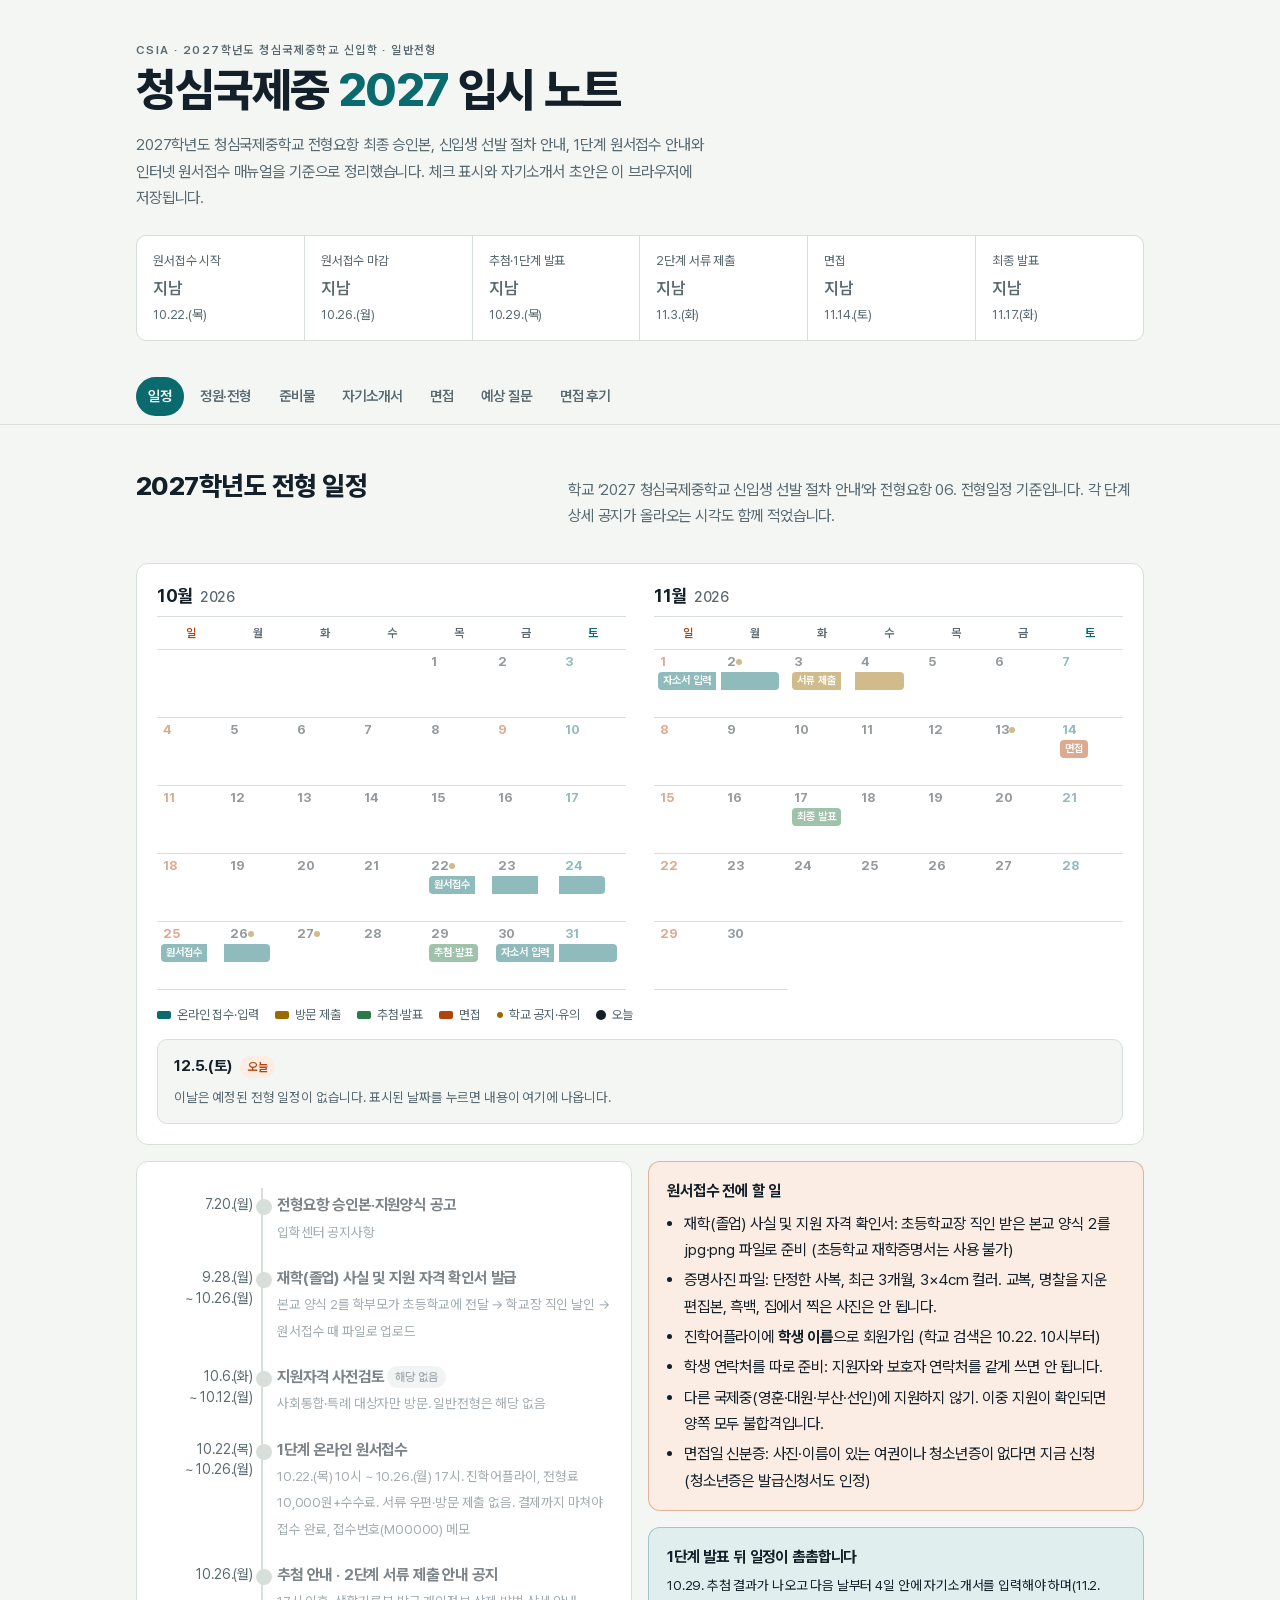
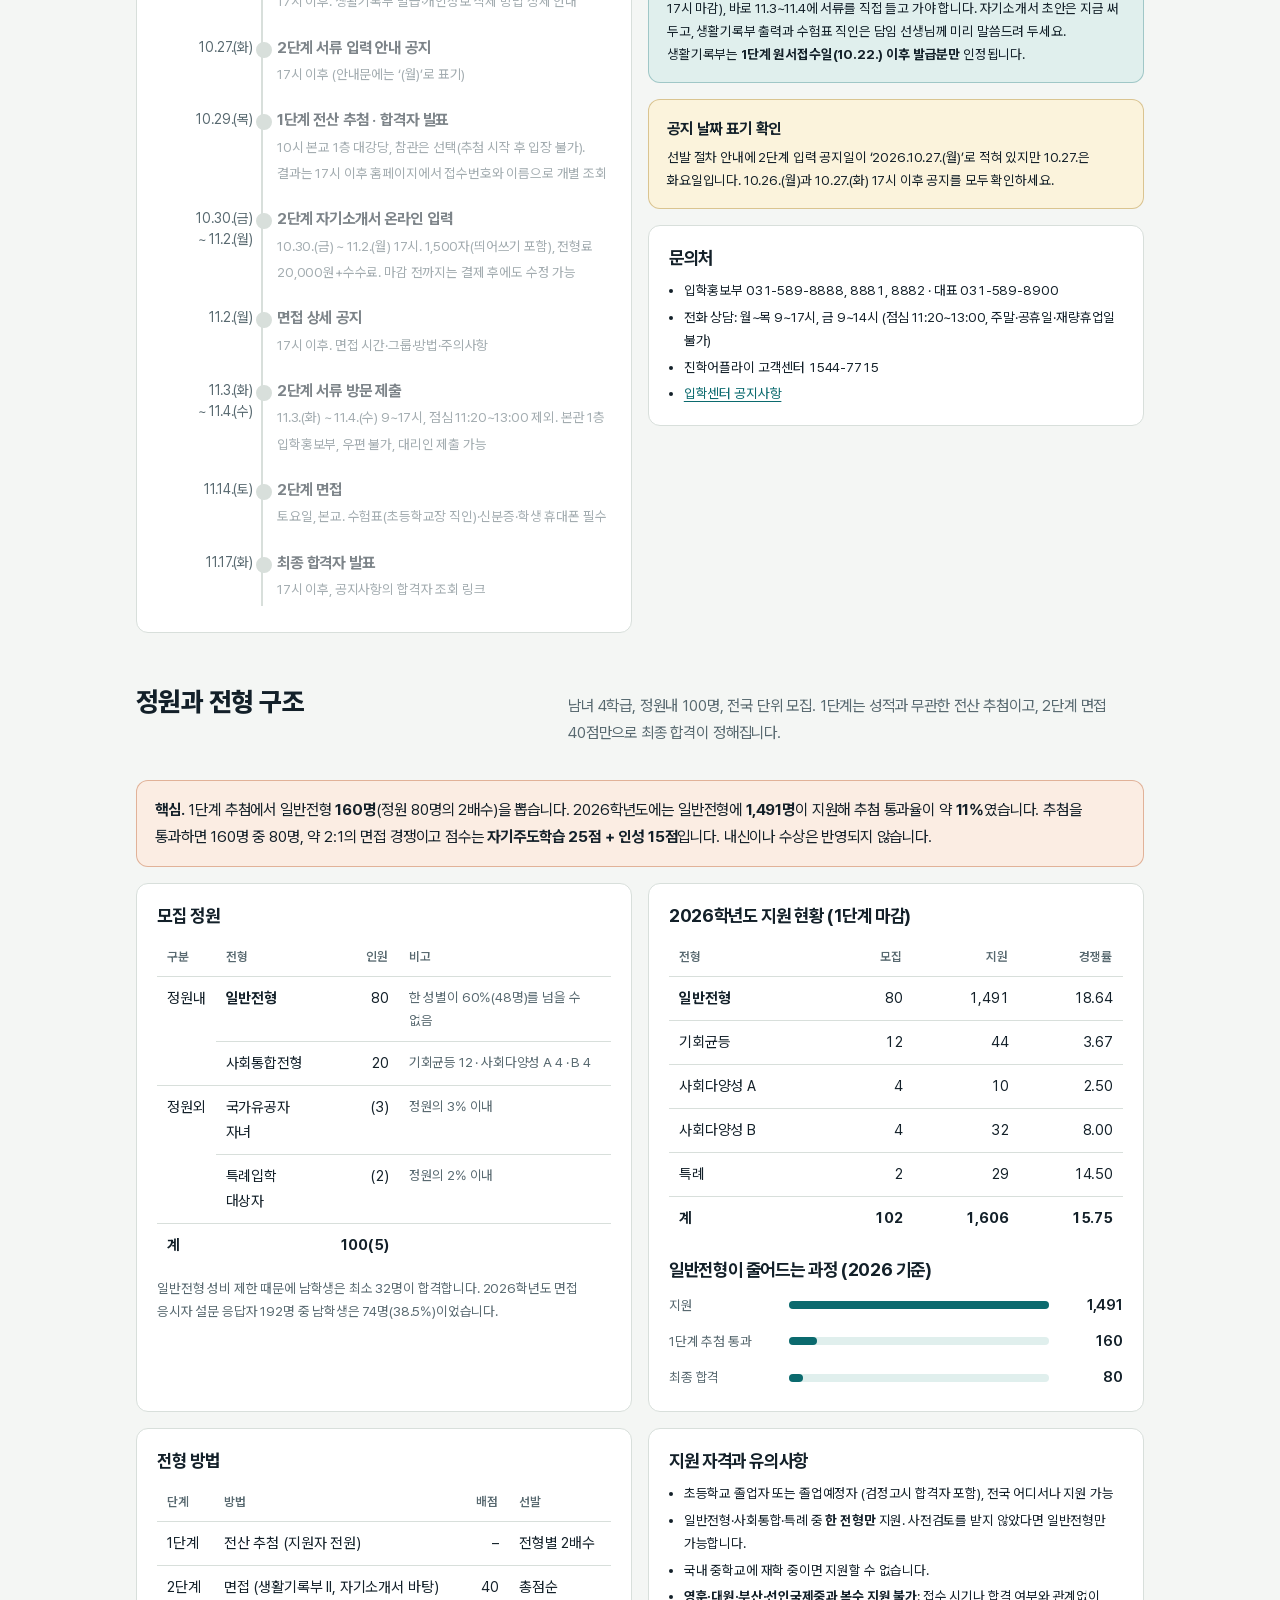
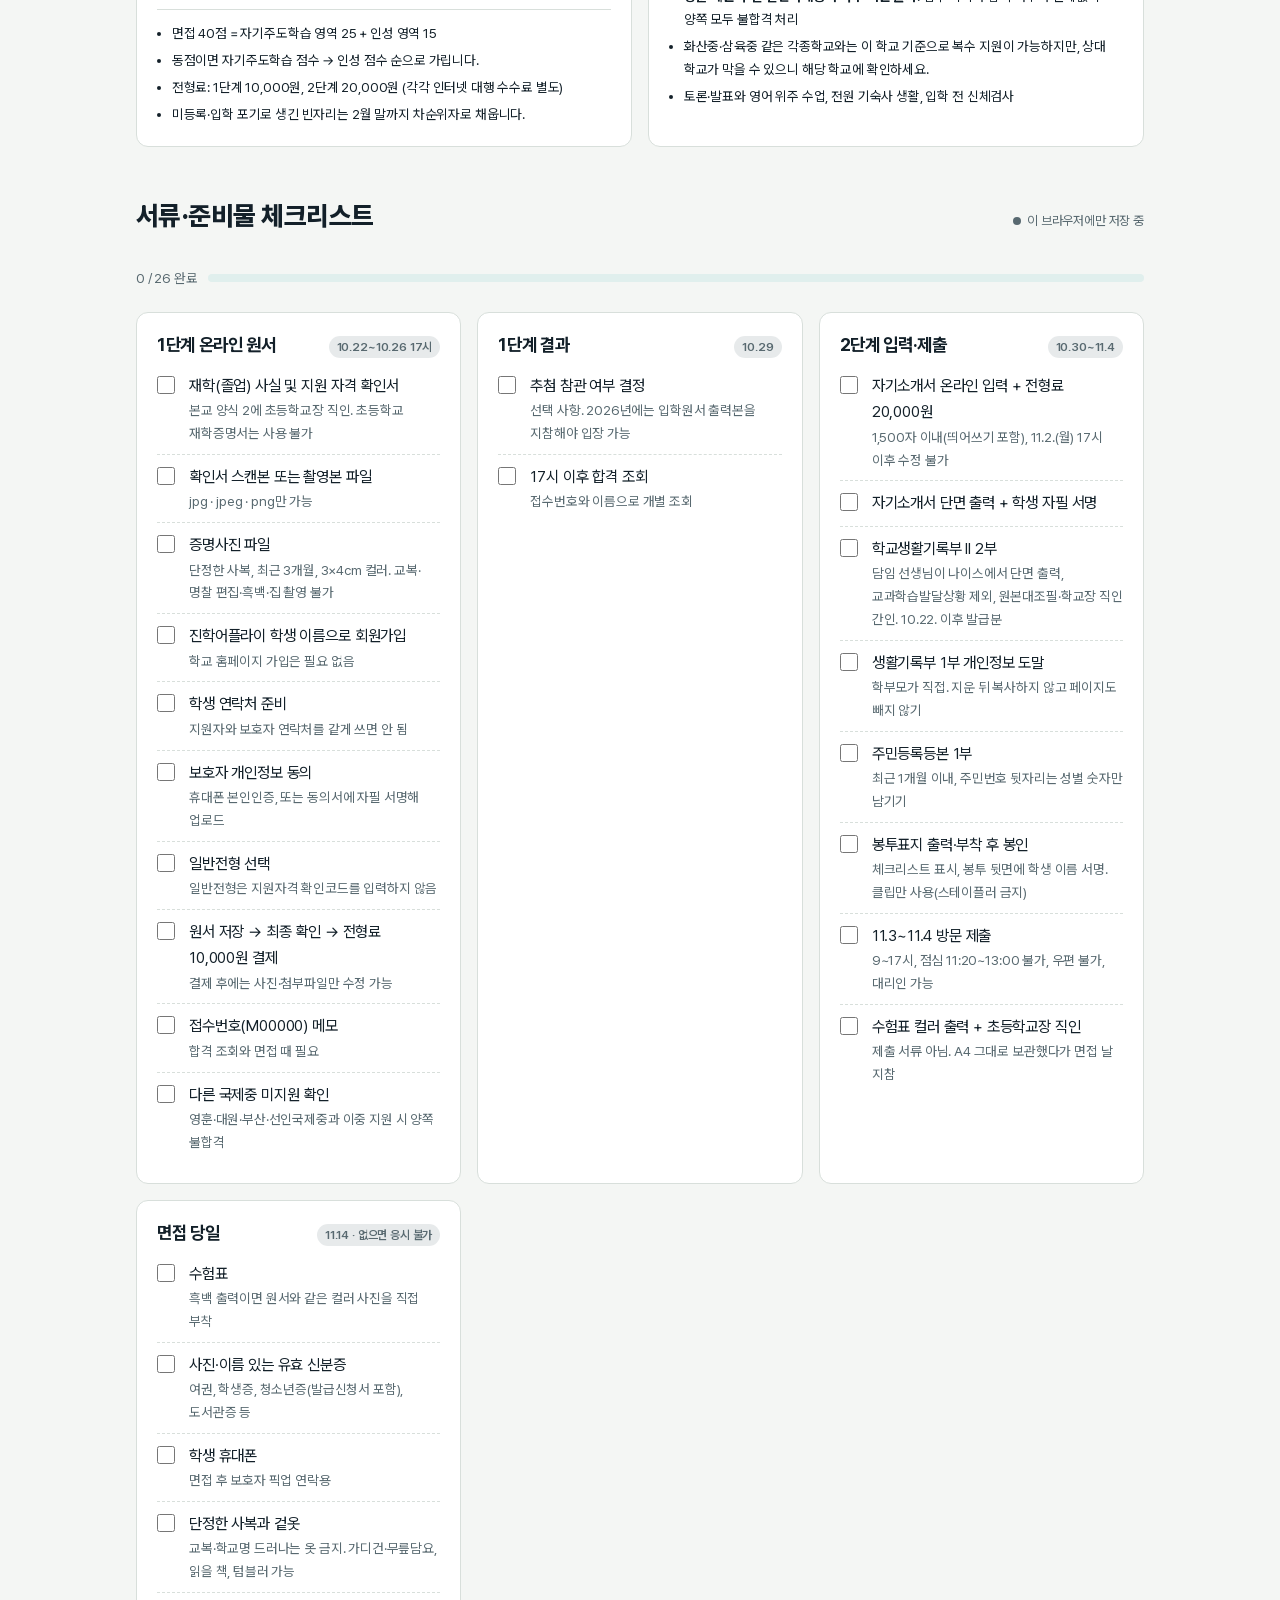
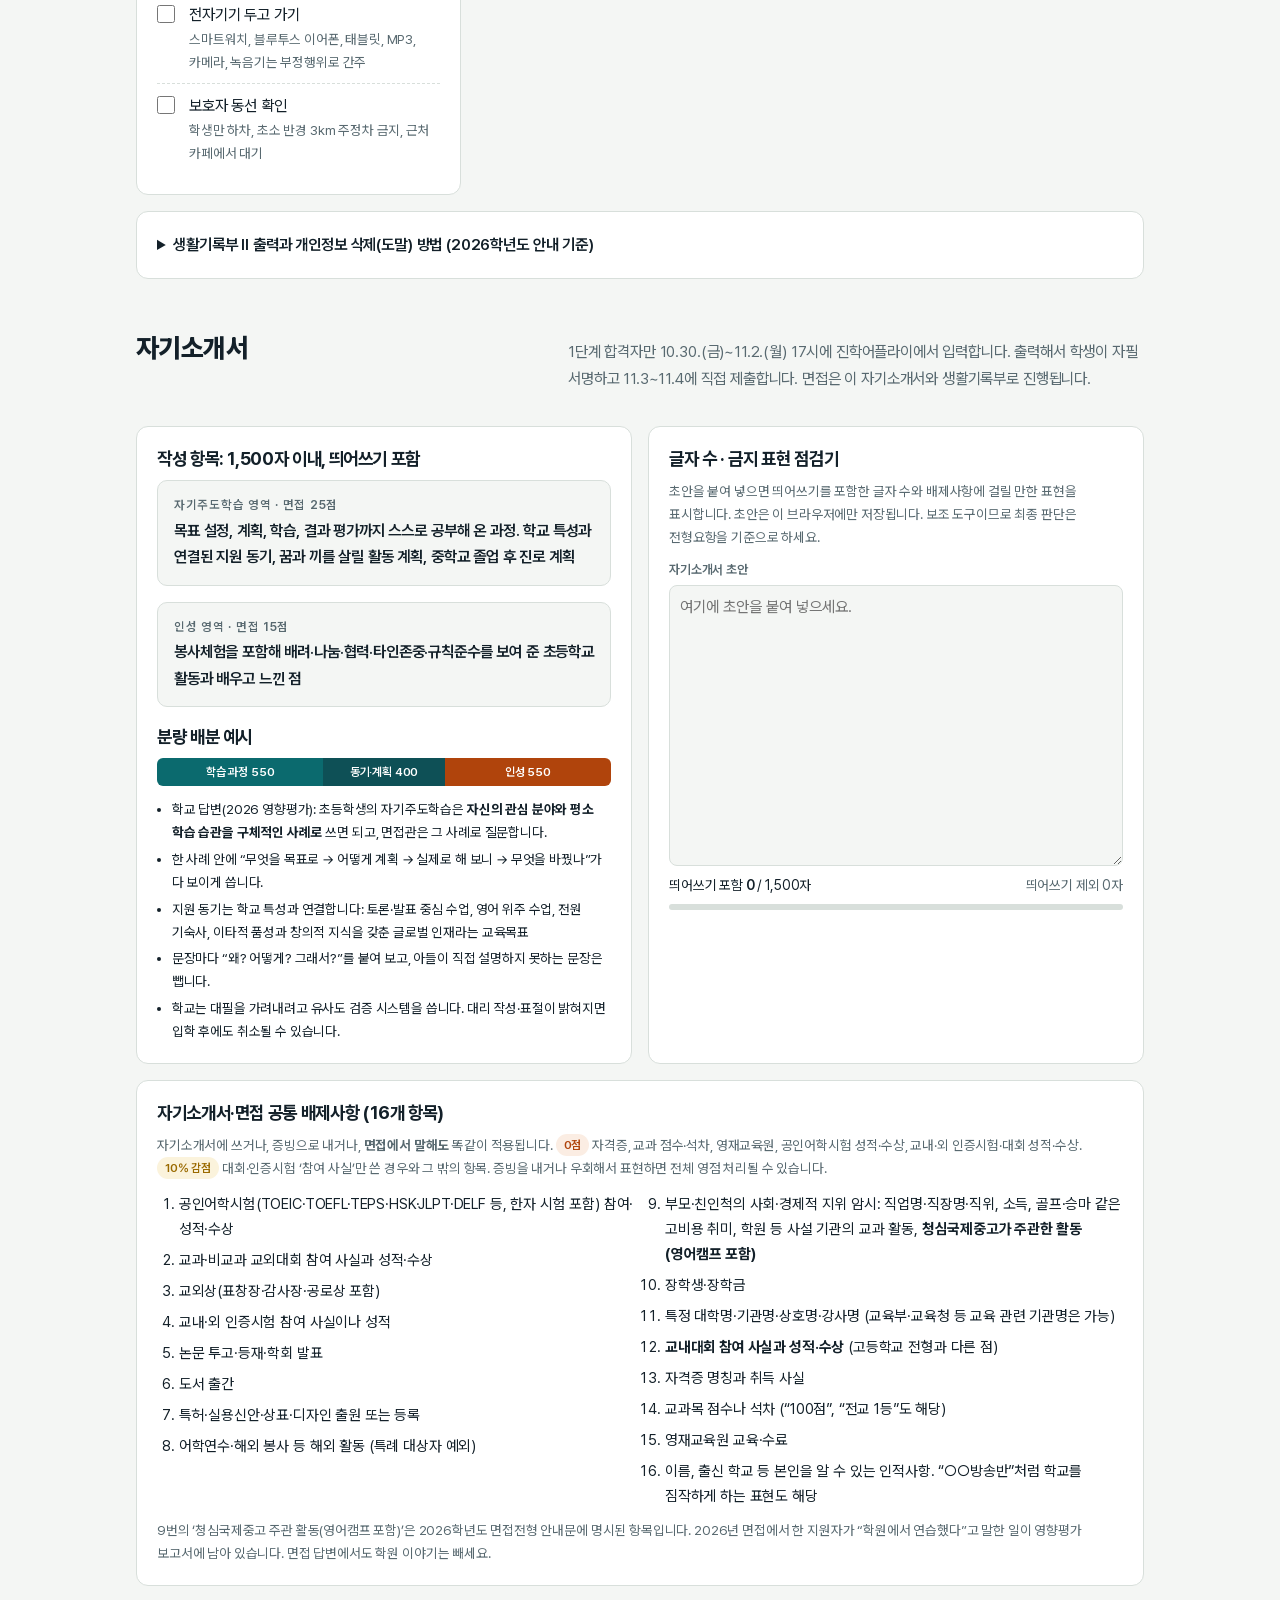
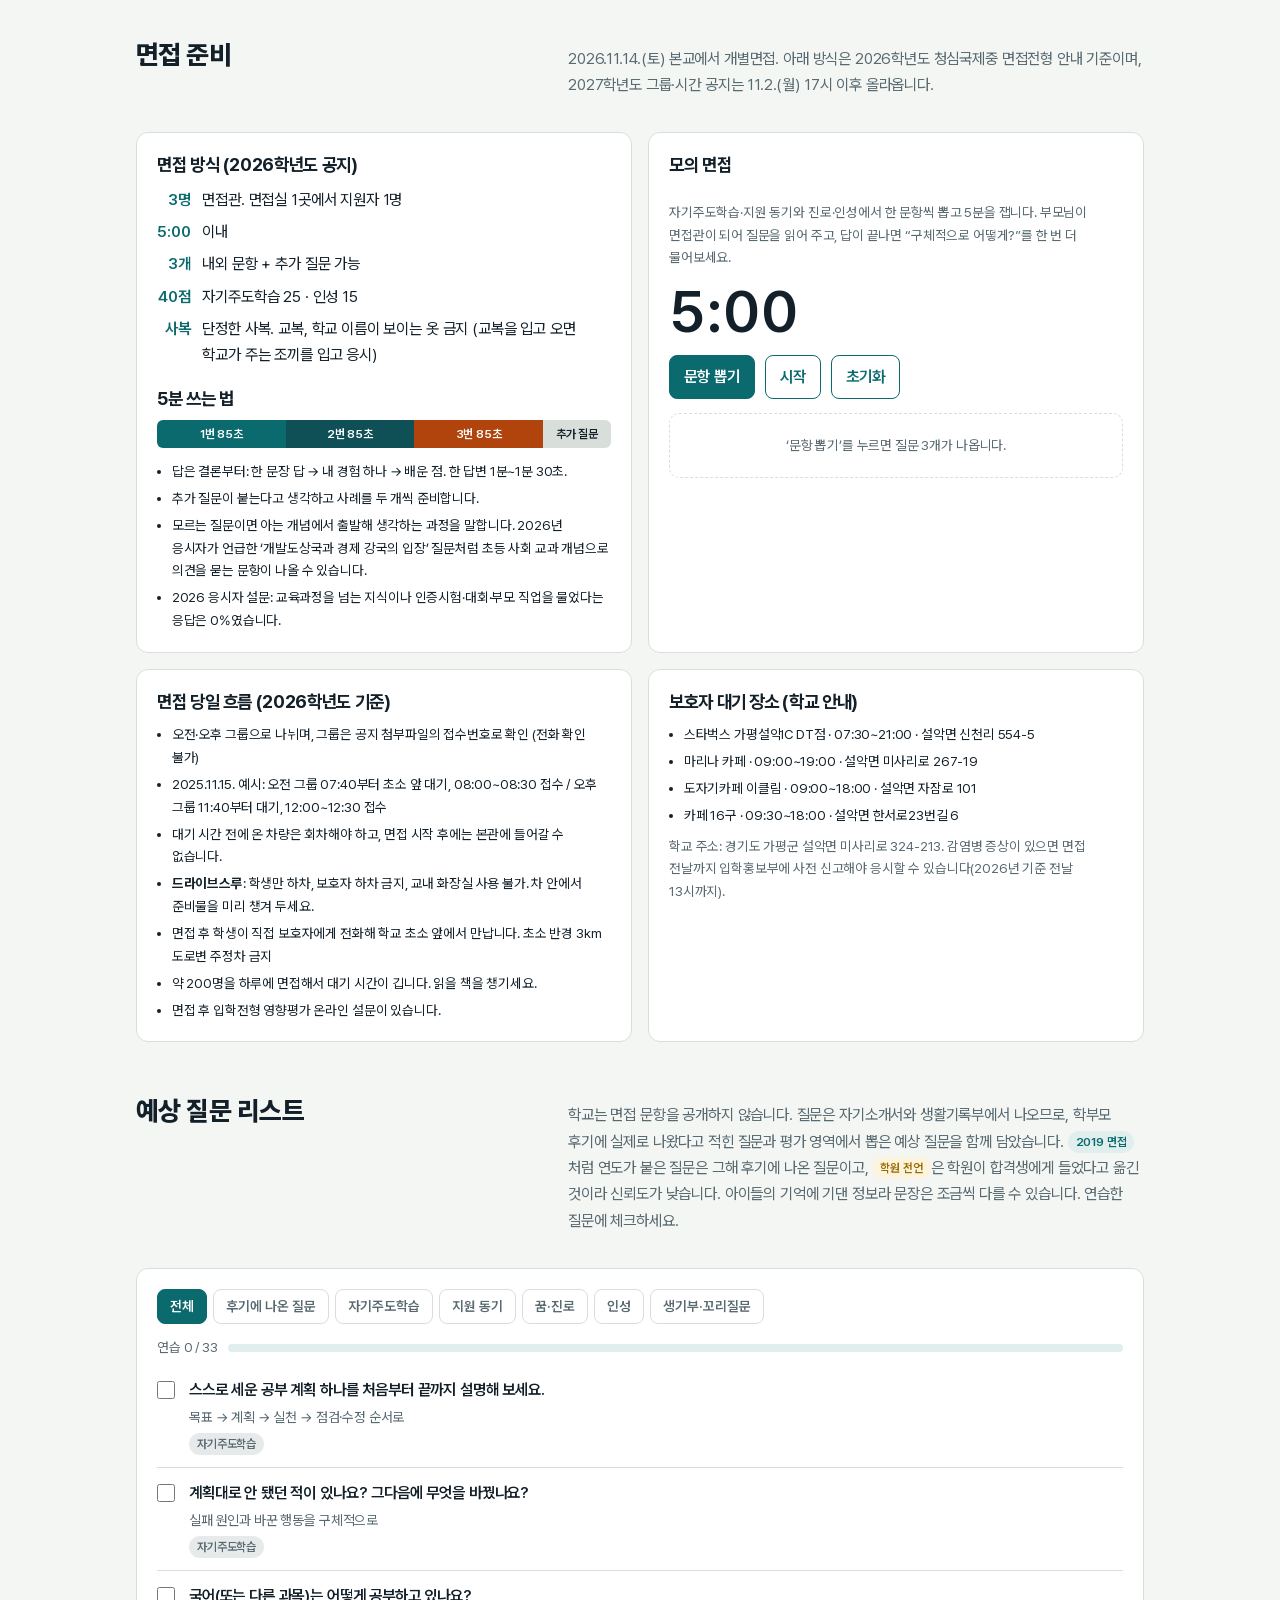
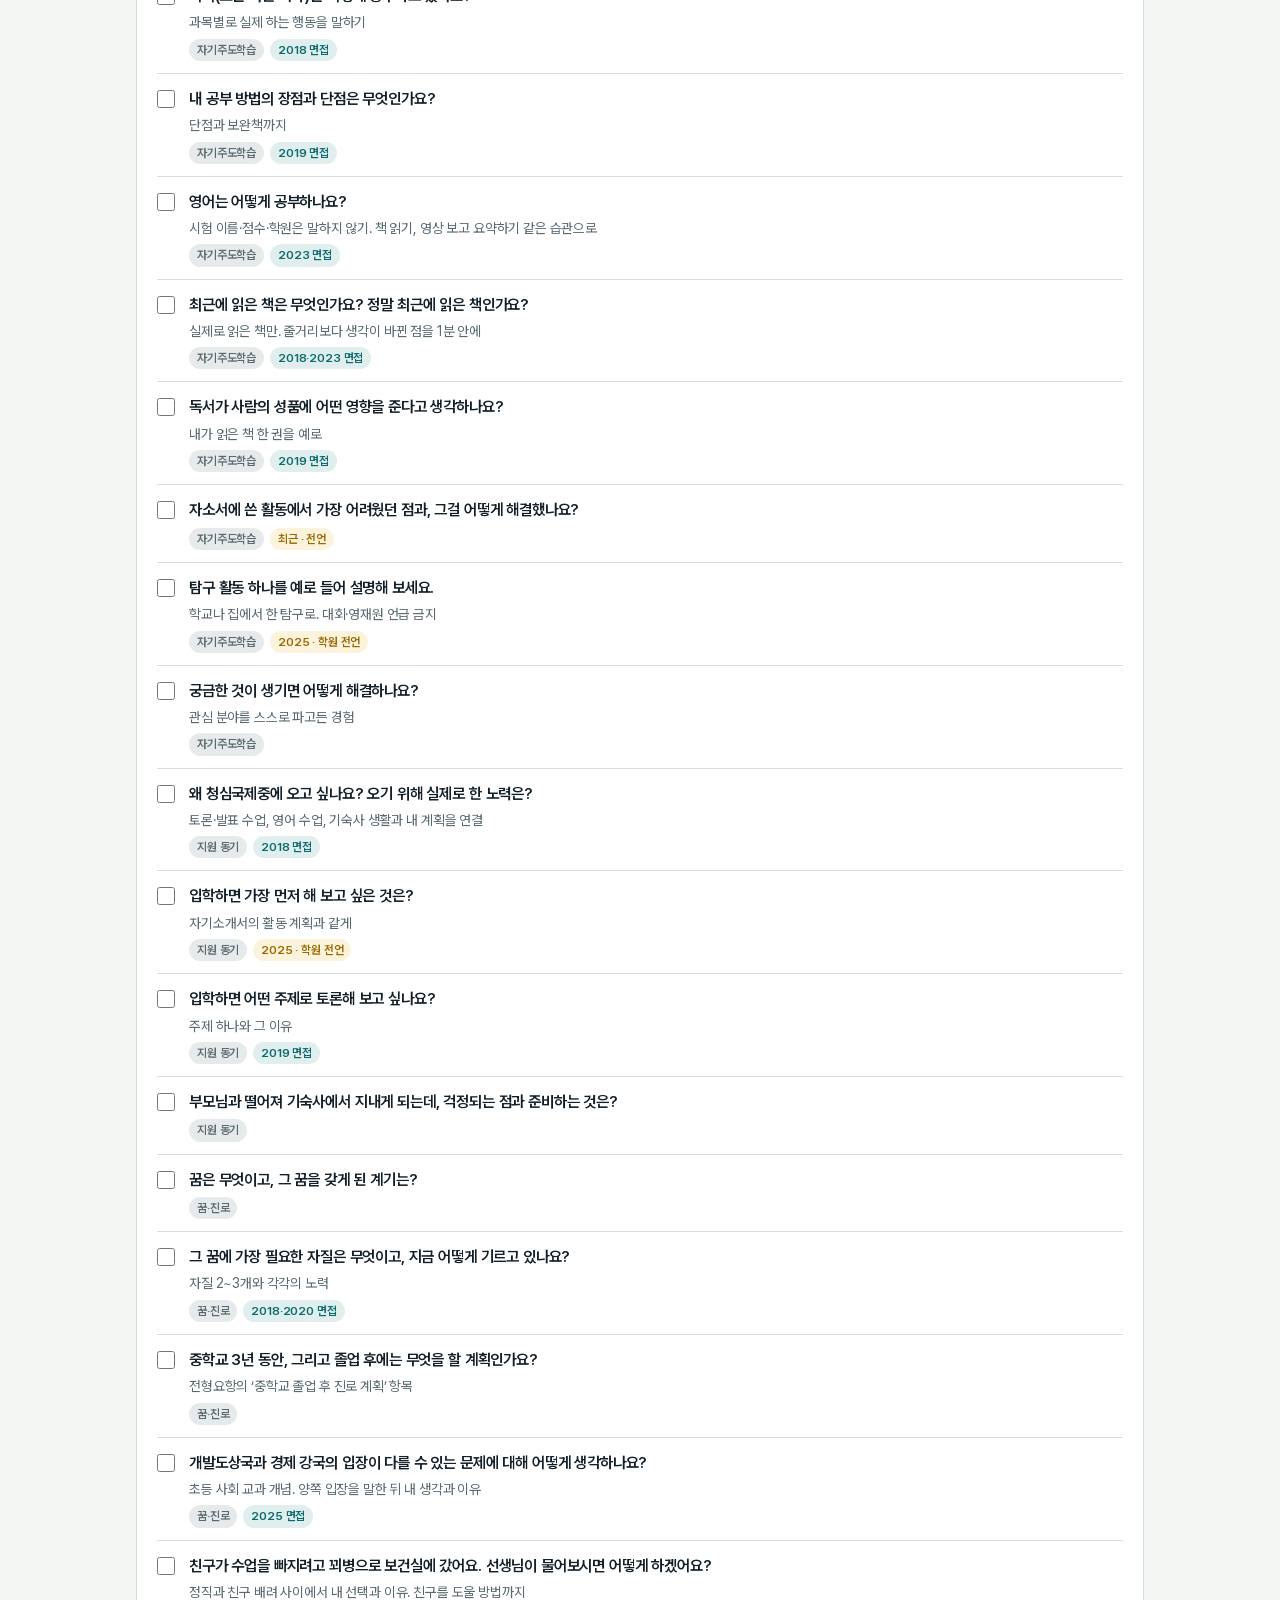
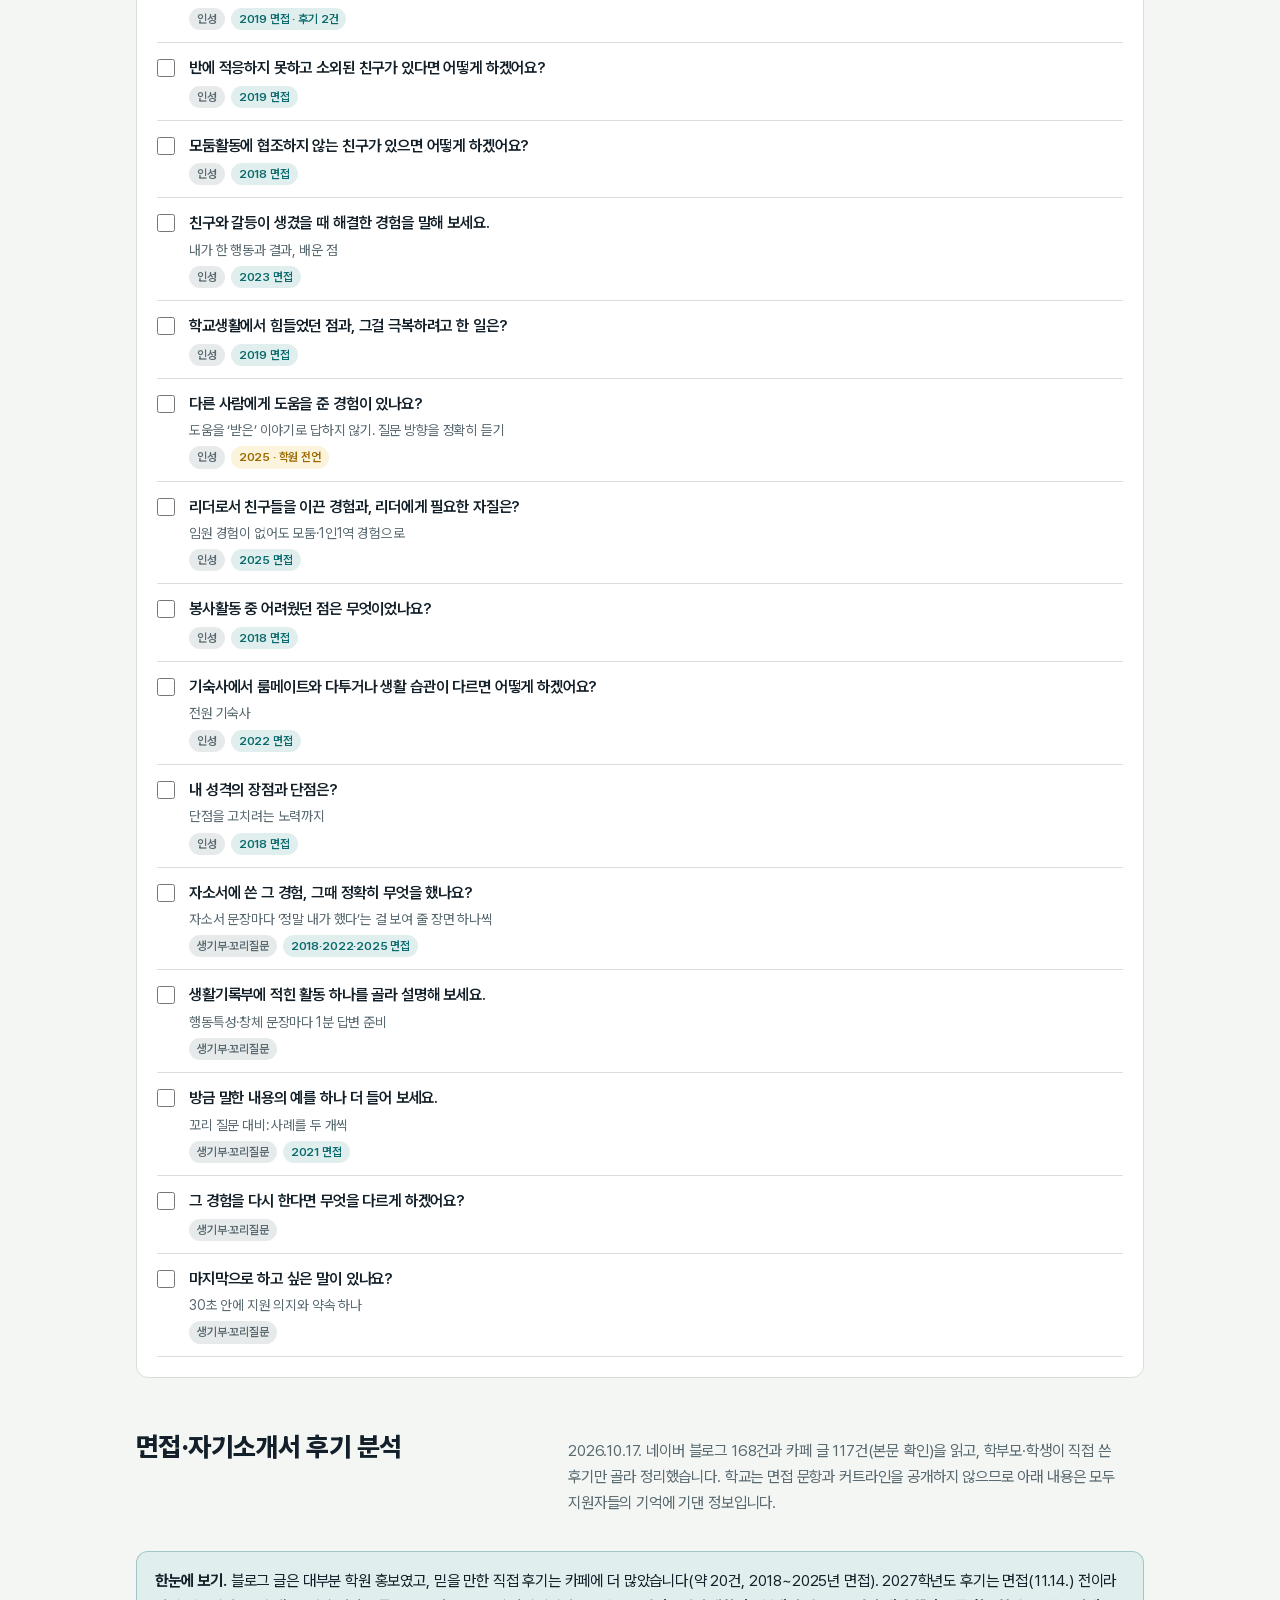
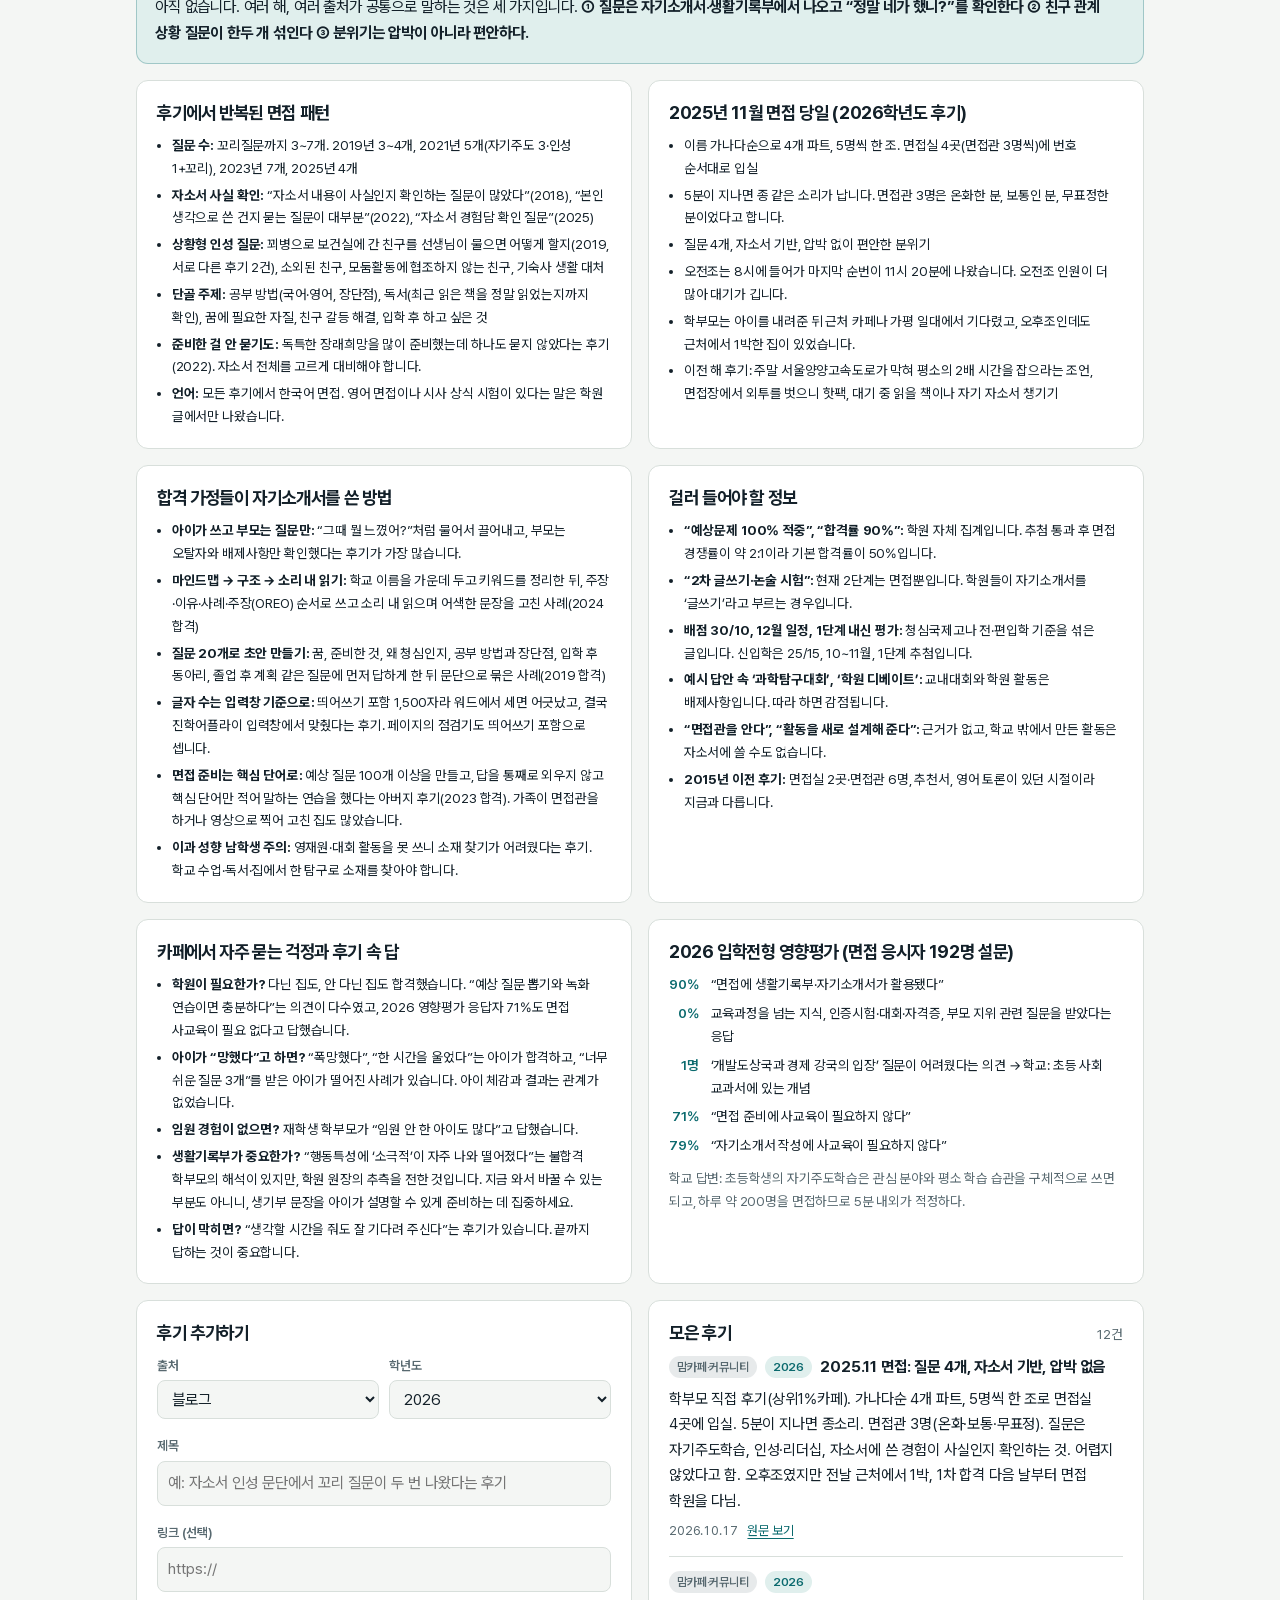
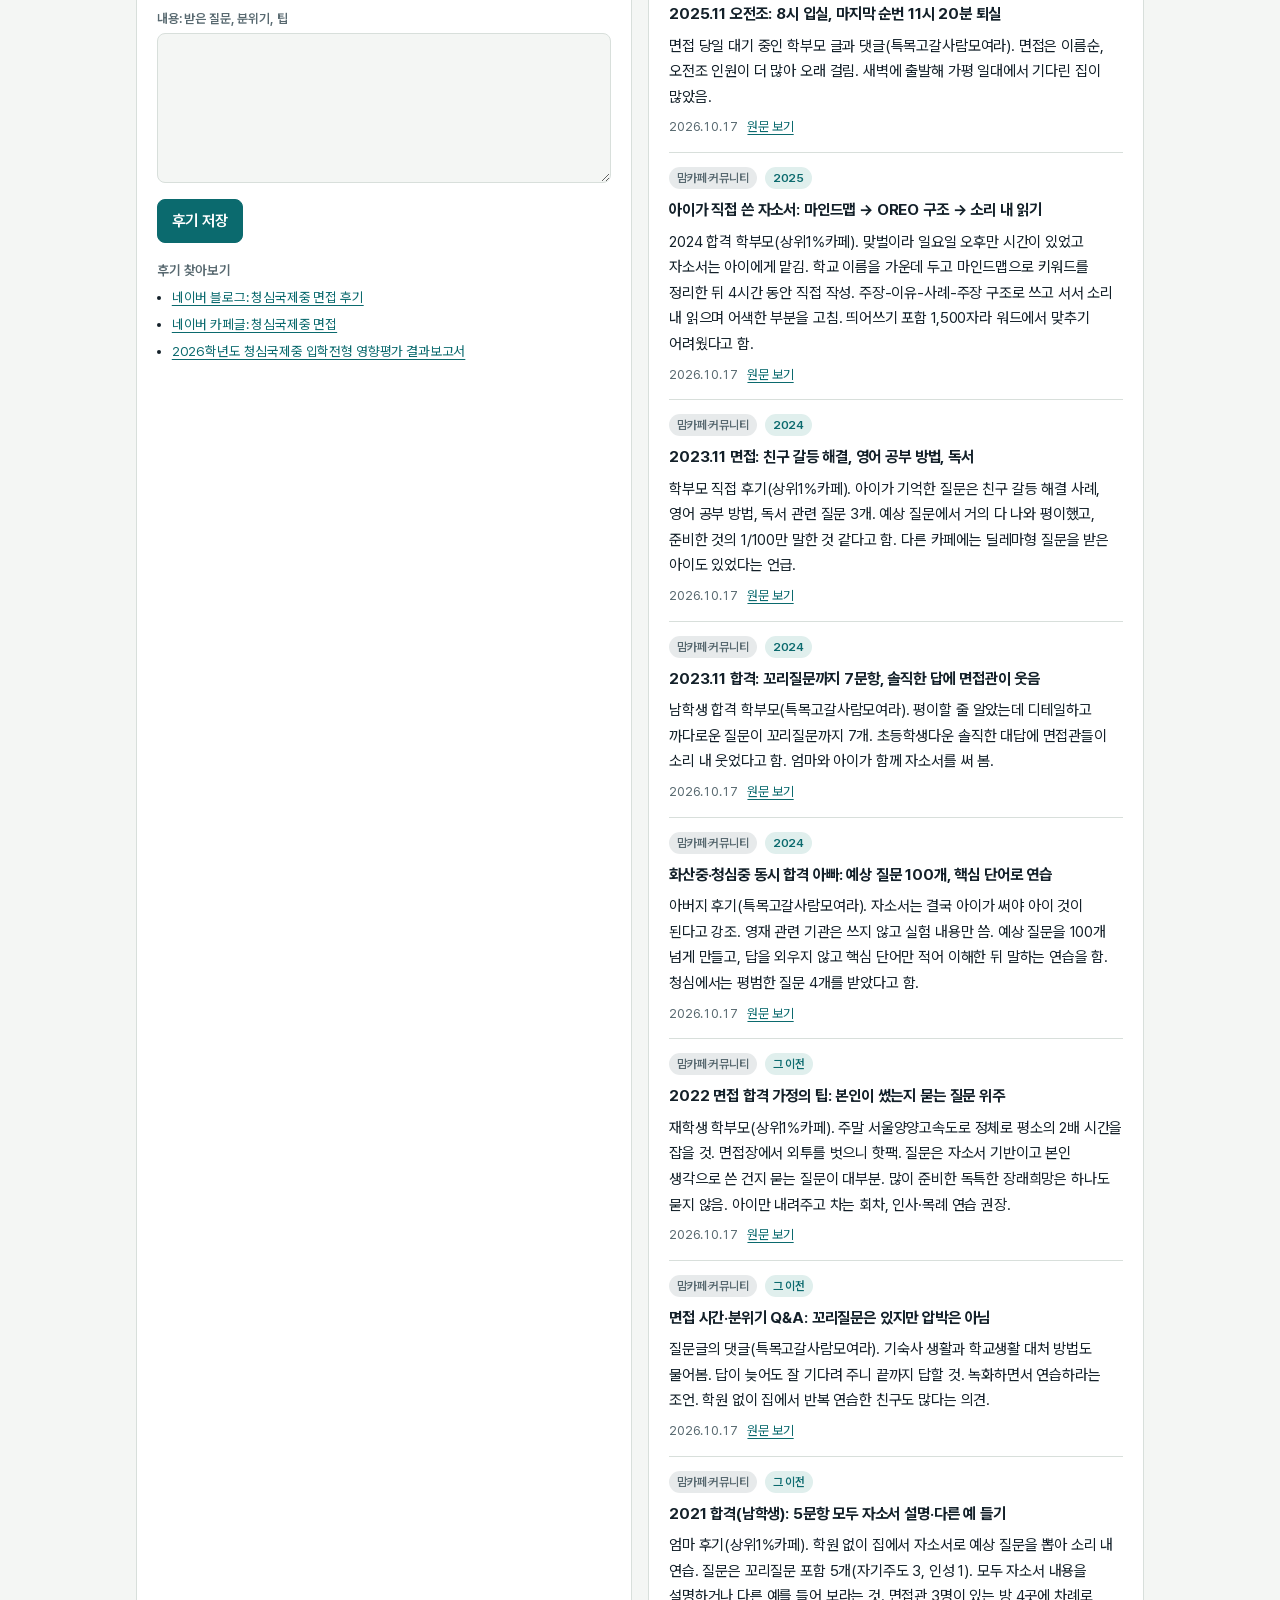
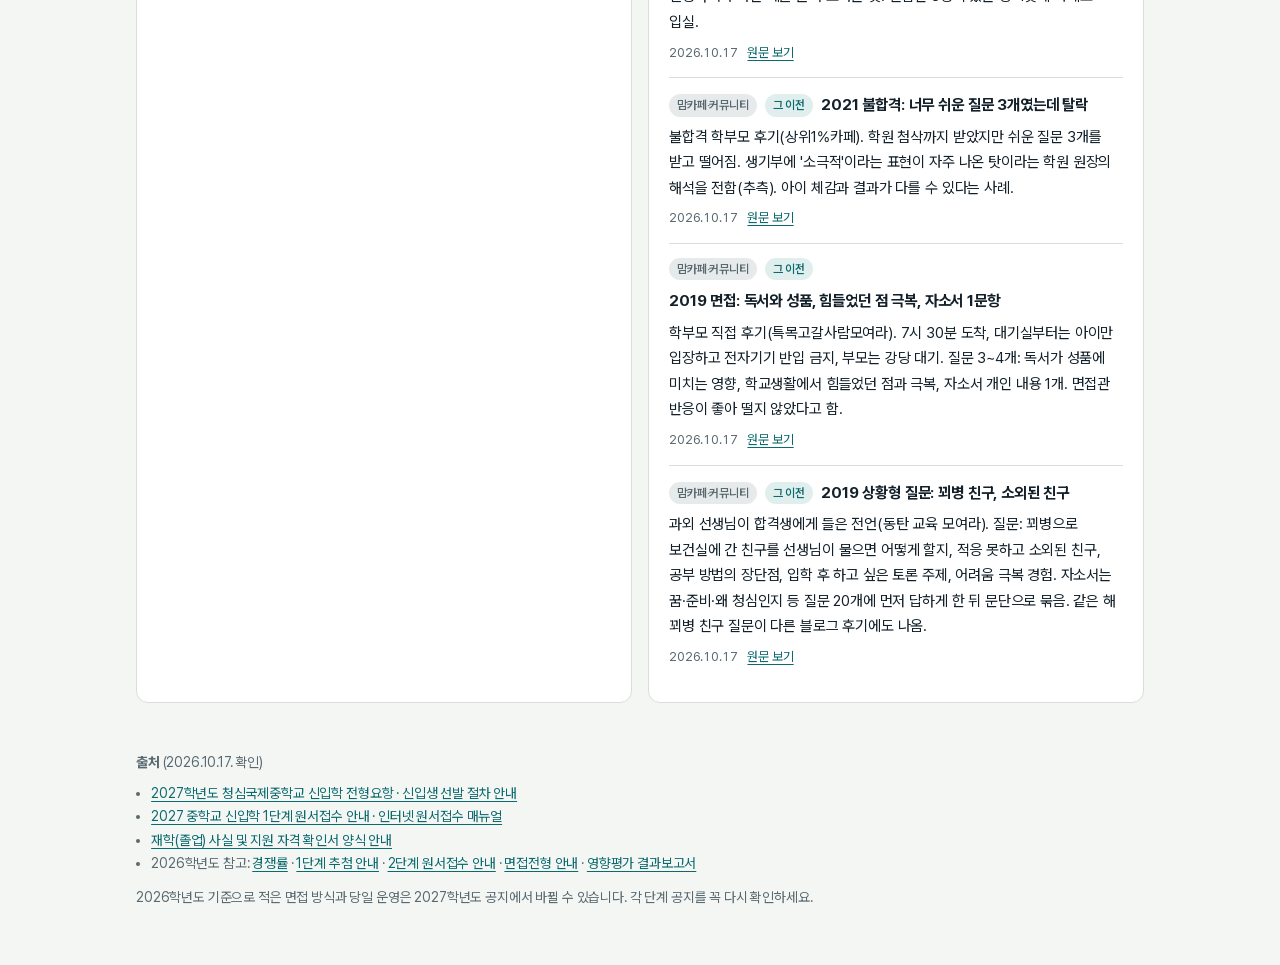
==== commit c073b6a9: "글꼴을 Pretendard로 바꾸고 라이트 테마로 고정 Pretendard Variable 공식 동적 서브셋(SIL OFL 1.1)을 함께 배포하고 다크 모드 색 정의를 없앤다. " ====
--- a/docs/index.html
+++ b/docs/index.html
@@ -7,40 +7,27 @@
 <style>:root{padding-top:env(safe-area-inset-top,0px);padding-bottom:env(safe-area-inset-bottom,0px)}body{margin:0}img{max-width:100%}[hidden]{display:none!important}</style>
 <title>청심국제중 2027 입시 노트</title>
 <meta name="claude:viewport-fit-sides" content="cover">
-<link rel="preconnect" href="https://fonts.googleapis.com">
-<link rel="preconnect" href="https://fonts.gstatic.com" crossorigin>
-<link rel="stylesheet" href="https://fonts.googleapis.com/css2?family=IBM+Plex+Mono:wght@500;600&family=IBM+Plex+Sans+KR:wght@400;500;600;700&family=Noto+Serif+KR:wght@700;900&display=swap">
 <style>
-/* Layout: 한 장짜리 입시 바인더. 상단 D-day 띠 → 고정 탭 → 섹션별 카드. 날짜·점수는 모노 숫자, 제목은 명조. */
+/* Layout: 한 장짜리 입시 바인더. 상단 D-day 띠 → 고정 탭 → 섹션별 카드. 라이트 테마 고정, 글꼴은 Pretendard 하나로 통일. */
+/* Pretendard Variable 공식 동적 서브셋 (SIL OFL 1.1, fonts/LICENSE.txt) */
+@font-face{font-family:'Pretendard Variable';font-style:normal;font-display:swap;font-weight:45 920;src:url(fonts/dyn/PretendardVariable.subset.0.woff2) format('woff2-variations');unicode-range:U+f9ca-fa0b,U+ff03-ff05,U+ff07,U+ff0a-ff0b,U+ff0d-ff19,U+ff1b,U+ff1d,U+ff20-ff5b,U+ff5d,U+ffe0-ffe3,U+ffe5-ffe6}@font-face{font-family:'Pretendard Variable';font-style:normal;font-display:swap;font-weight:45 920;src:url(fonts/dyn/PretendardVariable.subset.1.woff2) format('woff2-variations');unicode-range:U+d723-d728,U+d72a-d733,U+d735-d748,U+d74a-d74f,U+d752-d753,U+d755-d757,U+d75a-d75f,U+d762-d764,U+d766-d768,U+d76a-d76b,U+d76d-d76f,U+d771-d787,U+d789-d78b,U+d78d-d78f,U+d791-d797,U+d79a,U+d79c,U+d79e-d7a3,U+f900-f909,U+f90b-f92e}@font-face{font-family:'Pretendard Variable';font-style:normal;font-display:swap;font-weight:45 920;src:url(fonts/dyn/PretendardVariable.subset.2.woff2) format('woff2-variations');unicode-range:U+d679-d68b,U+d68e-d69e,U+d6a0,U+d6a2-d6a7,U+d6a9-d6c3,U+d6c6-d6c7,U+d6c9-d6cb,U+d6cd-d6d3,U+d6d5-d6d6,U+d6d8-d6e3,U+d6e5-d6e7,U+d6e9-d6fb,U+d6fd-d717,U+d719-d71f,U+d721-d722}@font-face{font-family:'Pretendard Variable';font-style:normal;font-display:swap;font-weight:45 920;src:url(fonts/dyn/PretendardVariable.subset.3.woff2) format('woff2-variations');unicode-range:U+d5bc-d5c7,U+d5ca-d5cb,U+d5cd-d5cf,U+d5d1-d5d7,U+d5d9-d5da,U+d5dc,U+d5de-d5e3,U+d5e6-d5e7,U+d5e9-d5eb,U+d5ed-d5f6,U+d5f8,U+d5fa-d5ff,U+d602-d603,U+d605-d607,U+d609-d60f,U+d612-d613,U+d616-d61b,U+d61d-d637,U+d63a-d63b,U+d63d-d63f,U+d641-d647,U+d64a-d64c,U+d64e-d653,U+d656-d657,U+d659-d65b,U+d65d-d666,U+d668,U+d66a-d678}@font-face{font-family:'Pretendard Variable';font-style:normal;font-display:swap;font-weight:45 920;src:url(fonts/dyn/PretendardVariable.subset.4.woff2) format('woff2-variations');unicode-range:U+d507,U+d509-d50b,U+d50d-d513,U+d515-d53b,U+d53e-d53f,U+d541-d543,U+d545-d54c,U+d54e,U+d550,U+d552-d557,U+d55a-d55b,U+d55d-d55f,U+d561-d564,U+d566-d567,U+d56a,U+d56c,U+d56e-d573,U+d576-d577,U+d579-d583,U+d585-d586,U+d58a-d5a4,U+d5a6-d5bb}@font-face{font-family:'Pretendard Variable';font-style:normal;font-display:swap;font-weight:45 920;src:url(fonts/dyn/PretendardVariable.subset.5.woff2) format('woff2-variations');unicode-range:U+d464-d477,U+d47a-d47b,U+d47d-d47f,U+d481-d487,U+d489-d48a,U+d48c,U+d48e-d4e7,U+d4e9-d503,U+d505-d506}@font-face{font-family:'Pretendard Variable';font-style:normal;font-display:swap;font-weight:45 920;src:url(fonts/dyn/PretendardVariable.subset.6.woff2) format('woff2-variations');unicode-range:U+d3bf-d3c7,U+d3ca-d3cf,U+d3d1-d3eb,U+d3ee-d3ef,U+d3f1-d3f3,U+d3f5-d3fb,U+d3fd-d400,U+d402-d45b,U+d45d-d463}@font-face{font-family:'Pretendard Variable';font-style:normal;font-display:swap;font-weight:45 920;src:url(fonts/dyn/PretendardVariable.subset.7.woff2) format('woff2-variations');unicode-range:U+d2ff,U+d302-d304,U+d306-d30b,U+d30f,U+d311-d313,U+d315-d31b,U+d31e,U+d322-d324,U+d326-d327,U+d32a-d32b,U+d32d-d32f,U+d331-d337,U+d339-d33c,U+d33e-d37b,U+d37e-d37f,U+d381-d383,U+d385-d38b,U+d38e-d390,U+d392-d397,U+d39a-d39b,U+d39d-d39f,U+d3a1-d3a7,U+d3a9-d3aa,U+d3ac,U+d3ae-d3b3,U+d3b5-d3b7,U+d3b9-d3bb,U+d3bd-d3be}@font-face{font-family:'Pretendard Variable';font-style:normal;font-display:swap;font-weight:45 920;src:url(fonts/dyn/PretendardVariable.subset.8.woff2) format('woff2-variations');unicode-range:U+d257-d27f,U+d281-d29b,U+d29d-d29f,U+d2a1-d2ab,U+d2ad-d2b7,U+d2ba-d2bb,U+d2bd-d2bf,U+d2c1-d2c7,U+d2c9-d2ef,U+d2f2-d2f3,U+d2f5-d2f7,U+d2f9-d2fe}@font-face{font-family:'Pretendard Variable';font-style:normal;font-display:swap;font-weight:45 920;src:url(fonts/dyn/PretendardVariable.subset.9.woff2) format('woff2-variations');unicode-range:U+d1b4,U+d1b6-d1f3,U+d1f5-d22b,U+d22e-d22f,U+d231-d233,U+d235-d23b,U+d23d-d240,U+d242-d256}@font-face{font-family:'Pretendard Variable';font-style:normal;font-display:swap;font-weight:45 920;src:url(fonts/dyn/PretendardVariable.subset.10.woff2) format('woff2-variations');unicode-range:U+d105-d12f,U+d132-d133,U+d135-d137,U+d139-d13f,U+d141-d142,U+d144,U+d146-d14b,U+d14e-d14f,U+d151-d153,U+d155-d15b,U+d15e-d187,U+d189-d19f,U+d1a2-d1a3,U+d1a5-d1a7,U+d1a9-d1af,U+d1b2-d1b3}@font-face{font-family:'Pretendard Variable';font-style:normal;font-display:swap;font-weight:45 920;src:url(fonts/dyn/PretendardVariable.subset.11.woff2) format('woff2-variations');unicode-range:U+d04b-d04f,U+d051-d057,U+d059-d06b,U+d06d-d06f,U+d071-d073,U+d075-d07b,U+d07e-d0a3,U+d0a6-d0a7,U+d0a9-d0ab,U+d0ad-d0b3,U+d0b6,U+d0b8,U+d0ba-d0bf,U+d0c2-d0c3,U+d0c5-d0c7,U+d0c9-d0cf,U+d0d2,U+d0d6-d0db,U+d0de-d0df,U+d0e1-d0e3,U+d0e5-d0eb,U+d0ee-d0f0,U+d0f2-d104}@font-face{font-family:'Pretendard Variable';font-style:normal;font-display:swap;font-weight:45 920;src:url(fonts/dyn/PretendardVariable.subset.12.woff2) format('woff2-variations');unicode-range:U+cfa2-cfc3,U+cfc5-cfdf,U+cfe2-cfe3,U+cfe5-cfe7,U+cfe9-cff4,U+cff6-cffb,U+cffd-cfff,U+d001-d003,U+d005-d017,U+d019-d033,U+d036-d037,U+d039-d03b,U+d03d-d04a}@font-face{font-family:'Pretendard Variable';font-style:normal;font-display:swap;font-weight:45 920;src:url(fonts/dyn/PretendardVariable.subset.13.woff2) format('woff2-variations');unicode-range:U+cef0-cef3,U+cef6,U+cef9-ceff,U+cf01-cf03,U+cf05-cf07,U+cf09-cf0f,U+cf11-cf12,U+cf14-cf1b,U+cf1d-cf1f,U+cf21-cf2f,U+cf31-cf53,U+cf56-cf57,U+cf59-cf5b,U+cf5d-cf63,U+cf66,U+cf68,U+cf6a-cf6f,U+cf71-cf84,U+cf86-cf8b,U+cf8d-cfa1}@font-face{font-family:'Pretendard Variable';font-style:normal;font-display:swap;font-weight:45 920;src:url(fonts/dyn/PretendardVariable.subset.14.woff2) format('woff2-variations');unicode-range:U+ce3c-ce57,U+ce5a-ce5b,U+ce5d-ce5f,U+ce61-ce67,U+ce6a,U+ce6c,U+ce6e-ce73,U+ce76-ce77,U+ce79-ce7b,U+ce7d-ce83,U+ce85-ce88,U+ce8a-ce8f,U+ce91-ce93,U+ce95-ce97,U+ce99-ce9f,U+cea2,U+cea4-ceab,U+cead-cee3,U+cee6-cee7,U+cee9-ceeb,U+ceed-ceef}@font-face{font-family:'Pretendard Variable';font-style:normal;font-display:swap;font-weight:45 920;src:url(fonts/dyn/PretendardVariable.subset.15.woff2) format('woff2-variations');unicode-range:U+cd92-cd93,U+cd96-cd97,U+cd99-cd9b,U+cd9d-cda3,U+cda6-cda8,U+cdaa-cdaf,U+cdb1-cdc3,U+cdc5-cdcb,U+cdcd-cde7,U+cde9-ce03,U+ce05-ce1f,U+ce22-ce34,U+ce36-ce3b}@font-face{font-family:'Pretendard Variable';font-style:normal;font-display:swap;font-weight:45 920;src:url(fonts/dyn/PretendardVariable.subset.16.woff2) format('woff2-variations');unicode-range:U+ccef-cd07,U+cd0a-cd0b,U+cd0d-cd1a,U+cd1c,U+cd1e-cd2b,U+cd2d-cd5b,U+cd5d-cd77,U+cd79-cd91}@font-face{font-family:'Pretendard Variable';font-style:normal;font-display:swap;font-weight:45 920;src:url(fonts/dyn/PretendardVariable.subset.17.woff2) format('woff2-variations');unicode-range:U+cc3f-cc43,U+cc46-cc47,U+cc49-cc4b,U+cc4d-cc53,U+cc55-cc58,U+cc5a-cc5f,U+cc61-cc97,U+cc9a-cc9b,U+cc9d-cc9f,U+cca1-cca7,U+ccaa,U+ccac,U+ccae-ccb3,U+ccb6-ccb7,U+ccb9-ccbb,U+ccbd-cccf,U+ccd1-cce3,U+cce5-ccee}@font-face{font-family:'Pretendard Variable';font-style:normal;font-display:swap;font-weight:45 920;src:url(fonts/dyn/PretendardVariable.subset.18.woff2) format('woff2-variations');unicode-range:U+cb91-cbd3,U+cbd5-cbe3,U+cbe5-cc0b,U+cc0e-cc0f,U+cc11-cc13,U+cc15-cc1b,U+cc1d-cc20,U+cc23-cc27,U+cc2a-cc2b,U+cc2d,U+cc2f,U+cc31-cc37,U+cc3a,U+cc3c}@font-face{font-family:'Pretendard Variable';font-style:normal;font-display:swap;font-weight:45 920;src:url(fonts/dyn/PretendardVariable.subset.19.woff2) format('woff2-variations');unicode-range:U+caf4-cb47,U+cb4a-cb90}@font-face{font-family:'Pretendard Variable';font-style:normal;font-display:swap;font-weight:45 920;src:url(fonts/dyn/PretendardVariable.subset.20.woff2) format('woff2-variations');unicode-range:U+ca4a-ca4b,U+ca4e-ca4f,U+ca51-ca53,U+ca55-ca5b,U+ca5d-ca60,U+ca62-ca83,U+ca85-cabb,U+cabe-cabf,U+cac1-cac3,U+cac5-cacb,U+cacd-cad0,U+cad2,U+cad4-cad8,U+cada-caf3}@font-face{font-family:'Pretendard Variable';font-style:normal;font-display:swap;font-weight:45 920;src:url(fonts/dyn/PretendardVariable.subset.21.woff2) format('woff2-variations');unicode-range:U+c996-c997,U+c99a-c99c,U+c99e-c9bf,U+c9c2-c9c3,U+c9c5-c9c7,U+c9c9-c9cf,U+c9d2,U+c9d4,U+c9d7-c9d8,U+c9db,U+c9de-c9df,U+c9e1-c9e3,U+c9e5-c9e6,U+c9e8-c9eb,U+c9ee-c9f0,U+c9f2-c9f7,U+c9f9-ca0b,U+ca0d-ca28,U+ca2a-ca49}@font-face{font-family:'Pretendard Variable';font-style:normal;font-display:swap;font-weight:45 920;src:url(fonts/dyn/PretendardVariable.subset.22.woff2) format('woff2-variations');unicode-range:U+c8e9-c8f4,U+c8f6-c8fb,U+c8fe-c8ff,U+c901-c903,U+c905-c90b,U+c90e-c910,U+c912-c917,U+c919-c92b,U+c92d-c94f,U+c951-c953,U+c955-c96b,U+c96d-c973,U+c975-c987,U+c98a-c98b,U+c98d-c98f,U+c991-c995}@font-face{font-family:'Pretendard Variable';font-style:normal;font-display:swap;font-weight:45 920;src:url(fonts/dyn/PretendardVariable.subset.23.woff2) format('woff2-variations');unicode-range:U+c841-c84b,U+c84d-c86f,U+c872-c873,U+c875-c877,U+c879-c87f,U+c882-c884,U+c887-c88a,U+c88d-c8c3,U+c8c5-c8df,U+c8e1-c8e8}@font-face{font-family:'Pretendard Variable';font-style:normal;font-display:swap;font-weight:45 920;src:url(fonts/dyn/PretendardVariable.subset.24.woff2) format('woff2-variations');unicode-range:U+c779-c77b,U+c77e-c782,U+c786,U+c78b,U+c78d,U+c78f,U+c792-c793,U+c795,U+c797,U+c799-c79f,U+c7a2,U+c7a7-c7ab,U+c7ae-c7bb,U+c7bd-c7c0,U+c7c2-c7c7,U+c7c9-c7dc,U+c7de-c7ff,U+c802-c803,U+c805-c807,U+c809,U+c80b-c80f,U+c812,U+c814,U+c817-c81b,U+c81e-c81f,U+c821-c823,U+c825-c82e,U+c830-c837,U+c839-c83b,U+c83d-c840}@font-face{font-family:'Pretendard Variable';font-style:normal;font-display:swap;font-weight:45 920;src:url(fonts/dyn/PretendardVariable.subset.25.woff2) format('woff2-variations');unicode-range:U+c6bb-c6bf,U+c6c2,U+c6c4,U+c6c6-c6cb,U+c6ce-c6cf,U+c6d1-c6d3,U+c6d5-c6db,U+c6dd-c6df,U+c6e1-c6e7,U+c6e9-c6eb,U+c6ed-c6ef,U+c6f1-c6f8,U+c6fa-c703,U+c705-c707,U+c709-c70b,U+c70d-c716,U+c718,U+c71a-c71f,U+c722-c723,U+c725-c727,U+c729-c734,U+c736-c73b,U+c73e-c73f,U+c741-c743,U+c745-c74b,U+c74e-c750,U+c752-c757,U+c759-c773,U+c776-c777}@font-face{font-family:'Pretendard Variable';font-style:normal;font-display:swap;font-weight:45 920;src:url(fonts/dyn/PretendardVariable.subset.26.woff2) format('woff2-variations');unicode-range:U+c5f5-c5fb,U+c5fe,U+c602-c605,U+c607,U+c609-c60f,U+c611-c61a,U+c61c-c623,U+c626-c627,U+c629-c62b,U+c62d,U+c62f-c632,U+c636,U+c638,U+c63a-c63f,U+c642-c643,U+c645-c647,U+c649-c652,U+c656-c65b,U+c65d-c65f,U+c661-c663,U+c665-c677,U+c679-c67b,U+c67d-c693,U+c696-c697,U+c699-c69b,U+c69d-c6a3,U+c6a6,U+c6a8,U+c6aa-c6af,U+c6b2-c6b3,U+c6b5-c6b7,U+c6b9-c6ba}@font-face{font-family:'Pretendard Variable';font-style:normal;font-display:swap;font-weight:45 920;src:url(fonts/dyn/PretendardVariable.subset.27.woff2) format('woff2-variations');unicode-range:U+c517-c527,U+c52a-c52b,U+c52d-c52f,U+c531-c538,U+c53a,U+c53c,U+c53e-c543,U+c546-c547,U+c54b,U+c54d-c552,U+c556,U+c55a-c55b,U+c55d,U+c55f,U+c562-c563,U+c565-c567,U+c569-c56f,U+c572,U+c574,U+c576-c57b,U+c57e-c57f,U+c581-c583,U+c585-c586,U+c588-c58b,U+c58e,U+c590,U+c592-c596,U+c599-c5b3,U+c5b6-c5b7,U+c5ba,U+c5be-c5c3,U+c5ca-c5cb,U+c5cd,U+c5cf,U+c5d2-c5d3,U+c5d5-c5d7,U+c5d9-c5df,U+c5e1-c5e2,U+c5e4,U+c5e6-c5eb,U+c5ef,U+c5f1-c5f3}@font-face{font-family:'Pretendard Variable';font-style:normal;font-display:swap;font-weight:45 920;src:url(fonts/dyn/PretendardVariable.subset.28.woff2) format('woff2-variations');unicode-range:U+c475-c4ef,U+c4f2-c4f3,U+c4f5-c4f7,U+c4f9-c4ff,U+c502-c50b,U+c50d-c516}@font-face{font-family:'Pretendard Variable';font-style:normal;font-display:swap;font-weight:45 920;src:url(fonts/dyn/PretendardVariable.subset.29.woff2) format('woff2-variations');unicode-range:U+c3d0-c3d7,U+c3da-c3db,U+c3dd-c3de,U+c3e1-c3ec,U+c3ee-c3f3,U+c3f5-c42b,U+c42d-c463,U+c466-c474}@font-face{font-family:'Pretendard Variable';font-style:normal;font-display:swap;font-weight:45 920;src:url(fonts/dyn/PretendardVariable.subset.30.woff2) format('woff2-variations');unicode-range:U+c32b-c367,U+c36a-c36b,U+c36d-c36f,U+c371-c377,U+c37a-c37b,U+c37e-c383,U+c385-c387,U+c389-c3cf}@font-face{font-family:'Pretendard Variable';font-style:normal;font-display:swap;font-weight:45 920;src:url(fonts/dyn/PretendardVariable.subset.31.woff2) format('woff2-variations');unicode-range:U+c26a-c26b,U+c26d-c26f,U+c271-c273,U+c275-c27b,U+c27e-c287,U+c289-c28f,U+c291-c297,U+c299-c29a,U+c29c-c2a3,U+c2a5-c2a7,U+c2a9-c2ab,U+c2ad-c2b3,U+c2b6,U+c2b8,U+c2ba-c2bb,U+c2bd-c2db,U+c2de-c2df,U+c2e1-c2e2,U+c2e5-c2ea,U+c2ee,U+c2f0,U+c2f2-c2f5,U+c2f7,U+c2fa-c2fb,U+c2fd-c2ff,U+c301-c307,U+c309-c30c,U+c30e-c312,U+c315-c323,U+c325-c328,U+c32a}@font-face{font-family:'Pretendard Variable';font-style:normal;font-display:swap;font-weight:45 920;src:url(fonts/dyn/PretendardVariable.subset.32.woff2) format('woff2-variations');unicode-range:U+c1bc-c1c3,U+c1c5-c1df,U+c1e1-c1fb,U+c1fd-c203,U+c205-c20c,U+c20e,U+c210-c217,U+c21a-c21b,U+c21d-c21e,U+c221-c227,U+c229-c22a,U+c22c,U+c22e,U+c230,U+c233-c24f,U+c251-c257,U+c259-c269}@font-face{font-family:'Pretendard Variable';font-style:normal;font-display:swap;font-weight:45 920;src:url(fonts/dyn/PretendardVariable.subset.33.woff2) format('woff2-variations');unicode-range:U+c101-c11b,U+c11f,U+c121-c123,U+c125-c12b,U+c12e,U+c132-c137,U+c13a-c13b,U+c13d-c13f,U+c141-c147,U+c14a,U+c14c-c153,U+c155-c157,U+c159-c15b,U+c15d-c166,U+c169-c16f,U+c171-c177,U+c179-c18b,U+c18e-c18f,U+c191-c193,U+c195-c19b,U+c19d-c19e,U+c1a0,U+c1a2-c1a4,U+c1a6-c1bb}@font-face{font-family:'Pretendard Variable';font-style:normal;font-display:swap;font-weight:45 920;src:url(fonts/dyn/PretendardVariable.subset.34.woff2) format('woff2-variations');unicode-range:U+c049-c057,U+c059-c05b,U+c05d-c05f,U+c061-c067,U+c069-c08f,U+c091-c0ab,U+c0ae-c0af,U+c0b1-c0b3,U+c0b5,U+c0b7-c0bb,U+c0be,U+c0c2-c0c7,U+c0ca-c0cb,U+c0cd-c0cf,U+c0d1-c0d7,U+c0d9-c0da,U+c0dc,U+c0de-c0e3,U+c0e5-c0eb,U+c0ed-c0f3,U+c0f6,U+c0f8,U+c0fa-c0ff}@font-face{font-family:'Pretendard Variable';font-style:normal;font-display:swap;font-weight:45 920;src:url(fonts/dyn/PretendardVariable.subset.35.woff2) format('woff2-variations');unicode-range:U+bfa7-bfaf,U+bfb1-bfc4,U+bfc6-bfcb,U+bfce-bfcf,U+bfd1-bfd3,U+bfd5-bfdb,U+bfdd-c048}@font-face{font-family:'Pretendard Variable';font-style:normal;font-display:swap;font-weight:45 920;src:url(fonts/dyn/PretendardVariable.subset.36.woff2) format('woff2-variations');unicode-range:U+bf07,U+bf09-bf3f,U+bf41-bf4f,U+bf52-bf54,U+bf56-bfa6}@font-face{font-family:'Pretendard Variable';font-style:normal;font-display:swap;font-weight:45 920;src:url(fonts/dyn/PretendardVariable.subset.37.woff2) format('woff2-variations');unicode-range:U+be56,U+be58,U+be5c-be5f,U+be62-be63,U+be65-be67,U+be69-be74,U+be76-be7b,U+be7e-be7f,U+be81-be8e,U+be90,U+be92-bea7,U+bea9-becf,U+bed2-bed3,U+bed5-bed6,U+bed9-bee3,U+bee6-bf06}@font-face{font-family:'Pretendard Variable';font-style:normal;font-display:swap;font-weight:45 920;src:url(fonts/dyn/PretendardVariable.subset.38.woff2) format('woff2-variations');unicode-range:U+bdb0-bdd3,U+bdd5-bdef,U+bdf1-be0b,U+be0d-be0f,U+be11-be13,U+be15-be43,U+be46-be47,U+be49-be4b,U+be4d-be53}@font-face{font-family:'Pretendard Variable';font-style:normal;font-display:swap;font-weight:45 920;src:url(fonts/dyn/PretendardVariable.subset.39.woff2) format('woff2-variations');unicode-range:U+bd03,U+bd06,U+bd08,U+bd0a-bd0f,U+bd11-bd22,U+bd25-bd47,U+bd49-bd58,U+bd5a-bd7f,U+bd82-bd83,U+bd85-bd87,U+bd8a-bd8f,U+bd91-bd92,U+bd94,U+bd96-bd98,U+bd9a-bdaf}@font-face{font-family:'Pretendard Variable';font-style:normal;font-display:swap;font-weight:45 920;src:url(fonts/dyn/PretendardVariable.subset.40.woff2) format('woff2-variations');unicode-range:U+bc4e-bc83,U+bc86-bc87,U+bc89-bc8b,U+bc8d-bc93,U+bc96,U+bc98,U+bc9b-bc9f,U+bca2-bca3,U+bca5-bca7,U+bca9-bcb2,U+bcb4-bcbb,U+bcbe-bcbf,U+bcc1-bcc3,U+bcc5-bccc,U+bcce-bcd0,U+bcd2-bcd4,U+bcd6-bcf3,U+bcf7,U+bcf9-bcfb,U+bcfd-bd02}@font-face{font-family:'Pretendard Variable';font-style:normal;font-display:swap;font-weight:45 920;src:url(fonts/dyn/PretendardVariable.subset.41.woff2) format('woff2-variations');unicode-range:U+bb90-bba3,U+bba5-bbab,U+bbad-bbbf,U+bbc1-bbf7,U+bbfa-bbfb,U+bbfd-bbfe,U+bc01-bc07,U+bc09-bc0a,U+bc0e,U+bc10,U+bc12-bc13,U+bc17,U+bc19-bc1a,U+bc1e,U+bc20-bc23,U+bc26,U+bc28,U+bc2a-bc2c,U+bc2e-bc2f,U+bc32-bc33,U+bc35-bc37,U+bc39-bc3f,U+bc41-bc42,U+bc44,U+bc46-bc48,U+bc4a-bc4d}@font-face{font-family:'Pretendard Variable';font-style:normal;font-display:swap;font-weight:45 920;src:url(fonts/dyn/PretendardVariable.subset.42.woff2) format('woff2-variations');unicode-range:U+bae6-bafb,U+bafd-bb17,U+bb19-bb33,U+bb37,U+bb39-bb3a,U+bb3d-bb43,U+bb45-bb46,U+bb48,U+bb4a-bb4f,U+bb51-bb53,U+bb55-bb57,U+bb59-bb62,U+bb64-bb8f}@font-face{font-family:'Pretendard Variable';font-style:normal;font-display:swap;font-weight:45 920;src:url(fonts/dyn/PretendardVariable.subset.43.woff2) format('woff2-variations');unicode-range:U+ba30-ba37,U+ba3a-ba3b,U+ba3d-ba3f,U+ba41-ba47,U+ba49-ba4a,U+ba4c,U+ba4e-ba53,U+ba56-ba57,U+ba59-ba5b,U+ba5d-ba63,U+ba65-ba66,U+ba68-ba6f,U+ba71-ba73,U+ba75-ba77,U+ba79-ba84,U+ba86,U+ba88-baa7,U+baaa,U+baad-baaf,U+bab1-bab7,U+baba,U+babc,U+babe-bae5}@font-face{font-family:'Pretendard Variable';font-style:normal;font-display:swap;font-weight:45 920;src:url(fonts/dyn/PretendardVariable.subset.44.woff2) format('woff2-variations');unicode-range:U+b96e-b973,U+b976-b977,U+b979-b97b,U+b97d-b983,U+b986,U+b988,U+b98a-b98d,U+b98f-b9ab,U+b9ae-b9af,U+b9b1-b9b3,U+b9b5-b9bb,U+b9be,U+b9c0,U+b9c2-b9c7,U+b9ca-b9cb,U+b9cd,U+b9d2-b9d7,U+b9da,U+b9dc,U+b9df-b9e0,U+b9e2,U+b9e6-b9e7,U+b9e9-b9f3,U+b9f6,U+b9f8,U+b9fb-ba2f}@font-face{font-family:'Pretendard Variable';font-style:normal;font-display:swap;font-weight:45 920;src:url(fonts/dyn/PretendardVariable.subset.45.woff2) format('woff2-variations');unicode-range:U+b8bf-b8cb,U+b8cd-b8e0,U+b8e2-b8e7,U+b8ea-b8eb,U+b8ed-b8ef,U+b8f1-b8f7,U+b8fa,U+b8fc,U+b8fe-b903,U+b905-b917,U+b919-b91f,U+b921-b93b,U+b93d-b957,U+b95a-b95b,U+b95d-b95f,U+b961-b967,U+b969-b96c}@font-face{font-family:'Pretendard Variable';font-style:normal;font-display:swap;font-weight:45 920;src:url(fonts/dyn/PretendardVariable.subset.46.woff2) format('woff2-variations');unicode-range:U+b80d-b80f,U+b811-b817,U+b81a,U+b81c-b823,U+b826-b827,U+b829-b82b,U+b82d-b833,U+b836,U+b83a-b83f,U+b841-b85b,U+b85e-b85f,U+b861-b863,U+b865-b86b,U+b86e,U+b870,U+b872-b8af,U+b8b1-b8be}@font-face{font-family:'Pretendard Variable';font-style:normal;font-display:swap;font-weight:45 920;src:url(fonts/dyn/PretendardVariable.subset.47.woff2) format('woff2-variations');unicode-range:U+b74d-b75f,U+b761-b763,U+b765-b774,U+b776-b77b,U+b77e-b77f,U+b781-b783,U+b785-b78b,U+b78e,U+b792-b796,U+b79a-b79b,U+b79d-b7a7,U+b7aa,U+b7ae-b7b3,U+b7b6-b7c8,U+b7ca-b7eb,U+b7ee-b7ef,U+b7f1-b7f3,U+b7f5-b7fb,U+b7fe,U+b802-b806,U+b80a-b80b}@font-face{font-family:'Pretendard Variable';font-style:normal;font-display:swap;font-weight:45 920;src:url(fonts/dyn/PretendardVariable.subset.48.woff2) format('woff2-variations');unicode-range:U+b6a7-b6aa,U+b6ac-b6b0,U+b6b2-b6ef,U+b6f1-b727,U+b72a-b72b,U+b72d-b72e,U+b731-b737,U+b739-b73a,U+b73c-b743,U+b745-b74c}@font-face{font-family:'Pretendard Variable';font-style:normal;font-display:swap;font-weight:45 920;src:url(fonts/dyn/PretendardVariable.subset.49.woff2) format('woff2-variations');unicode-range:U+b605-b60f,U+b612-b617,U+b619-b624,U+b626-b69b,U+b69e-b6a3,U+b6a5-b6a6}@font-face{font-family:'Pretendard Variable';font-style:normal;font-display:swap;font-weight:45 920;src:url(fonts/dyn/PretendardVariable.subset.50.woff2) format('woff2-variations');unicode-range:U+b55f,U+b562-b583,U+b585-b59f,U+b5a2-b5a3,U+b5a5-b5a7,U+b5a9-b5b2,U+b5b5-b5ba,U+b5bd-b604}@font-face{font-family:'Pretendard Variable';font-style:normal;font-display:swap;font-weight:45 920;src:url(fonts/dyn/PretendardVariable.subset.51.woff2) format('woff2-variations');unicode-range:U+b4a5-b4b6,U+b4b8-b4bf,U+b4c1-b4c7,U+b4c9-b4db,U+b4de-b4df,U+b4e1-b4e2,U+b4e5-b4eb,U+b4ee,U+b4f0,U+b4f2-b513,U+b516-b517,U+b519-b51a,U+b51d-b523,U+b526,U+b528,U+b52b-b52f,U+b532-b533,U+b535-b537,U+b539-b53f,U+b541-b544,U+b546-b54b,U+b54d-b54f,U+b551-b55b,U+b55d-b55e}@font-face{font-family:'Pretendard Variable';font-style:normal;font-display:swap;font-weight:45 920;src:url(fonts/dyn/PretendardVariable.subset.52.woff2) format('woff2-variations');unicode-range:U+b3f8-b3fb,U+b3fd-b40f,U+b411-b417,U+b419-b41b,U+b41d-b41f,U+b421-b427,U+b42a-b42b,U+b42d-b44f,U+b452-b453,U+b455-b457,U+b459-b45f,U+b462-b464,U+b466-b46b,U+b46d-b47f,U+b481-b4a3}@font-face{font-family:'Pretendard Variable';font-style:normal;font-display:swap;font-weight:45 920;src:url(fonts/dyn/PretendardVariable.subset.53.woff2) format('woff2-variations');unicode-range:U+b342-b353,U+b356-b357,U+b359-b35b,U+b35d-b35e,U+b360-b363,U+b366,U+b368,U+b36a-b36d,U+b36f,U+b372-b373,U+b375-b377,U+b379-b37f,U+b381-b382,U+b384,U+b386-b38b,U+b38d-b3c3,U+b3c6-b3c7,U+b3c9-b3ca,U+b3cd-b3d3,U+b3d6,U+b3d8,U+b3da-b3f7}@font-face{font-family:'Pretendard Variable';font-style:normal;font-display:swap;font-weight:45 920;src:url(fonts/dyn/PretendardVariable.subset.54.woff2) format('woff2-variations');unicode-range:U+b27c-b283,U+b285-b28f,U+b292-b293,U+b295-b297,U+b29a-b29f,U+b2a1-b2a4,U+b2a7-b2a9,U+b2ab,U+b2ad-b2c7,U+b2ca-b2cb,U+b2cd-b2cf,U+b2d1-b2d7,U+b2da,U+b2dc,U+b2de-b2e3,U+b2e7,U+b2e9-b2ea,U+b2ef-b2f3,U+b2f6,U+b2f8,U+b2fa-b2fb,U+b2fd-b2fe,U+b302-b303,U+b305-b307,U+b309-b30f,U+b312,U+b316-b31b,U+b31d-b341}@font-face{font-family:'Pretendard Variable';font-style:normal;font-display:swap;font-weight:45 920;src:url(fonts/dyn/PretendardVariable.subset.55.woff2) format('woff2-variations');unicode-range:U+b1d6-b1e7,U+b1e9-b1fc,U+b1fe-b203,U+b206-b207,U+b209-b20b,U+b20d-b213,U+b216-b21f,U+b221-b257,U+b259-b273,U+b275-b27b}@font-face{font-family:'Pretendard Variable';font-style:normal;font-display:swap;font-weight:45 920;src:url(fonts/dyn/PretendardVariable.subset.56.woff2) format('woff2-variations');unicode-range:U+b120-b122,U+b126-b127,U+b129-b12b,U+b12d-b133,U+b136,U+b138,U+b13a-b13f,U+b142-b143,U+b145-b14f,U+b151-b153,U+b156-b157,U+b159-b177,U+b17a-b17b,U+b17d-b17f,U+b181-b187,U+b189-b18c,U+b18e-b191,U+b195-b1a7,U+b1a9-b1cb,U+b1cd-b1d5}@font-face{font-family:'Pretendard Variable';font-style:normal;font-display:swap;font-weight:45 920;src:url(fonts/dyn/PretendardVariable.subset.57.woff2) format('woff2-variations');unicode-range:U+b05f-b07b,U+b07e-b07f,U+b081-b083,U+b085-b08b,U+b08d-b097,U+b09b,U+b09d-b09f,U+b0a2-b0a7,U+b0aa,U+b0b0,U+b0b2,U+b0b6-b0b7,U+b0b9-b0bb,U+b0bd-b0c3,U+b0c6-b0c7,U+b0ca-b0cf,U+b0d1-b0df,U+b0e1-b0e4,U+b0e6-b107,U+b10a-b10b,U+b10d-b10f,U+b111-b112,U+b114-b117,U+b119-b11a,U+b11c-b11f}@font-face{font-family:'Pretendard Variable';font-style:normal;font-display:swap;font-weight:45 920;src:url(fonts/dyn/PretendardVariable.subset.58.woff2) format('woff2-variations');unicode-range:U+afac-afb7,U+afba-afbb,U+afbd-afbf,U+afc1-afc6,U+afca-afcc,U+afce-afd3,U+afd5-afe7,U+afe9-afef,U+aff1-b00b,U+b00d-b00f,U+b011-b013,U+b015-b01b,U+b01d-b027,U+b029-b043,U+b045-b047,U+b049,U+b04b,U+b04d-b052,U+b055-b056,U+b058-b05c,U+b05e}@font-face{font-family:'Pretendard Variable';font-style:normal;font-display:swap;font-weight:45 920;src:url(fonts/dyn/PretendardVariable.subset.59.woff2) format('woff2-variations');unicode-range:U+af03-af07,U+af09-af2b,U+af2e-af33,U+af35-af3b,U+af3e-af40,U+af44-af47,U+af4a-af5c,U+af5e-af63,U+af65-af7f,U+af81-afab}@font-face{font-family:'Pretendard Variable';font-style:normal;font-display:swap;font-weight:45 920;src:url(fonts/dyn/PretendardVariable.subset.60.woff2) format('woff2-variations');unicode-range:U+ae56-ae5b,U+ae5e-ae60,U+ae62-ae64,U+ae66-ae67,U+ae69-ae6b,U+ae6d-ae83,U+ae85-aebb,U+aebf,U+aec1-aec3,U+aec5-aecb,U+aece,U+aed0,U+aed2-aed7,U+aed9-aef3,U+aef5-af02}@font-face{font-family:'Pretendard Variable';font-style:normal;font-display:swap;font-weight:45 920;src:url(fonts/dyn/PretendardVariable.subset.61.woff2) format('woff2-variations');unicode-range:U+ad9c-ada3,U+ada5-adbf,U+adc1-adc3,U+adc5-adc7,U+adc9-add2,U+add4-addb,U+addd-addf,U+ade1-ade3,U+ade5-adf7,U+adfa-adfb,U+adfd-adff,U+ae02-ae07,U+ae0a,U+ae0c,U+ae0e-ae13,U+ae15-ae2f,U+ae31-ae33,U+ae35-ae37,U+ae39-ae3f,U+ae42,U+ae44,U+ae46-ae49,U+ae4b,U+ae4f,U+ae51-ae53,U+ae55}@font-face{font-family:'Pretendard Variable';font-style:normal;font-display:swap;font-weight:45 920;src:url(fonts/dyn/PretendardVariable.subset.62.woff2) format('woff2-variations');unicode-range:U+ace2-ace3,U+ace5-ace6,U+ace9-acef,U+acf2,U+acf4,U+acf7-acfb,U+acfe-acff,U+ad01-ad03,U+ad05-ad0b,U+ad0d-ad10,U+ad12-ad1b,U+ad1d-ad33,U+ad35-ad48,U+ad4a-ad4f,U+ad51-ad6b,U+ad6e-ad6f,U+ad71-ad72,U+ad77-ad7c,U+ad7e,U+ad80,U+ad82-ad87,U+ad89-ad8b,U+ad8d-ad8f,U+ad91-ad9b}@font-face{font-family:'Pretendard Variable';font-style:normal;font-display:swap;font-weight:45 920;src:url(fonts/dyn/PretendardVariable.subset.63.woff2) format('woff2-variations');unicode-range:U+ac25-ac2c,U+ac2e,U+ac30,U+ac32-ac37,U+ac39-ac3f,U+ac41-ac4c,U+ac4e-ac6f,U+ac72-ac73,U+ac75-ac76,U+ac79-ac7f,U+ac82,U+ac84-ac88,U+ac8a-ac8b,U+ac8d-ac8f,U+ac91-ac93,U+ac95-ac9b,U+ac9d-ac9e,U+aca1-aca7,U+acab,U+acad-acaf,U+acb1-acb7,U+acba-acbb,U+acbe-acc0,U+acc2-acc3,U+acc5-acdf}@font-face{font-family:'Pretendard Variable';font-style:normal;font-display:swap;font-weight:45 920;src:url(fonts/dyn/PretendardVariable.subset.64.woff2) format('woff2-variations');unicode-range:U+99df,U+99ed,U+99f1,U+99ff,U+9a01,U+9a08,U+9a0e-9a0f,U+9a19,U+9a2b,U+9a30,U+9a36-9a37,U+9a40,U+9a43,U+9a45,U+9a4d,U+9a55,U+9a57,U+9a5a-9a5b,U+9a5f,U+9a62,U+9a65,U+9a69-9a6a,U+9aa8,U+9ab8,U+9ad3,U+9ae5,U+9aee,U+9b1a,U+9b27,U+9b2a,U+9b31,U+9b3c,U+9b41-9b45,U+9b4f,U+9b54,U+9b5a,U+9b6f,U+9b8e,U+9b91,U+9b9f,U+9bab,U+9bae,U+9bc9,U+9bd6,U+9be4,U+9be8,U+9c0d,U+9c10,U+9c12,U+9c15,U+9c25,U+9c32,U+9c3b,U+9c47,U+9c49,U+9c57,U+9ce5,U+9ce7,U+9ce9,U+9cf3-9cf4,U+9cf6,U+9d09,U+9d1b,U+9d26,U+9d28,U+9d3b,U+9d51,U+9d5d,U+9d60-9d61,U+9d6c,U+9d72,U+9da9,U+9daf,U+9db4,U+9dc4,U+9dd7,U+9df2,U+9df8-9dfa,U+9e1a,U+9e1e,U+9e75,U+9e79,U+9e7d,U+9e7f,U+9e92-9e93,U+9e97,U+9e9d,U+9e9f,U+9ea5,U+9eb4-9eb5,U+9ebb,U+9ebe,U+9ec3,U+9ecd-9ece,U+9ed4,U+9ed8,U+9edb-9edc,U+9ede,U+9ee8,U+9ef4,U+9f07-9f08,U+9f0e,U+9f13,U+9f20,U+9f3b,U+9f4a-9f4b,U+9f4e,U+9f52,U+9f5f,U+9f61,U+9f67,U+9f6a,U+9f6c,U+9f77,U+9f8d,U+9f90,U+9f95,U+9f9c,U+ac02-ac03,U+ac05-ac06,U+ac09-ac0f,U+ac17-ac18,U+ac1b,U+ac1e-ac1f,U+ac21-ac23}@font-face{font-family:'Pretendard Variable';font-style:normal;font-display:swap;font-weight:45 920;src:url(fonts/dyn/PretendardVariable.subset.65.woff2) format('woff2-variations');unicode-range:U+338c-339c,U+339f-33a0,U+33a2-33cb,U+33cf-33d0,U+33d3,U+33d6,U+33d8,U+33db-33dd,U+4e01,U+4e03,U+4e07-4e08,U+4e11,U+4e14-4e15,U+4e18-4e19,U+4e1e,U+4e32,U+4e38-4e39,U+4e42-4e43,U+4e45,U+4e4d-4e4f,U+4e56,U+4e58-4e59,U+4e5d-4e5e,U+4e6b,U+4e6d,U+4e73,U+4e76-4e77,U+4e7e,U+4e82,U+4e86,U+4e88,U+4e8e,U+4e90-4e92,U+4e94-4e95,U+4e98,U+4e9b,U+4e9e,U+4ea1-4ea2,U+4ea4-4ea6,U+4ea8,U+4eab,U+4ead-4eae,U+4eb6,U+4ec0-4ec1,U+4ec4,U+4ec7,U+4ecb,U+4ecd,U+4ed4-4ed5,U+4ed7-4ed9,U+4edd,U+4edf,U+4ee4,U+4ef0,U+4ef2,U+4ef6-4ef7,U+4efb,U+4f01,U+4f09,U+4f0b,U+4f0d-4f11,U+4f2f,U+4f34,U+4f36,U+4f38,U+4f3a,U+4f3c-4f3d}@font-face{font-family:'Pretendard Variable';font-style:normal;font-display:swap;font-weight:45 920;src:url(fonts/dyn/PretendardVariable.subset.66.woff2) format('woff2-variations');unicode-range:U+3136,U+3138,U+313a-3140,U+3143-3144,U+3150,U+3152,U+3154-3156,U+3158-315b,U+315d-315f,U+3162,U+3164-318c,U+318e,U+3200-321b,U+3231,U+3239,U+3251-325a,U+3260-327b,U+327e-327f,U+328a-3290,U+3294,U+329e,U+32a5,U+3380-3384,U+3388-338b}@font-face{font-family:'Pretendard Variable';font-style:normal;font-display:swap;font-weight:45 920;src:url(fonts/dyn/PretendardVariable.subset.67.woff2) format('woff2-variations');unicode-range:U+2f7d,U+2f7f-2f8b,U+2f8e-2f90,U+2f92-2f97,U+2f99-2fa0,U+2fa2-2fa3,U+2fa5-2fa9,U+2fac-2fb1,U+2fb3-2fbc,U+2fc1-2fca,U+2fcd-2fd4,U+3003,U+3012-3019,U+301c,U+301e-3020,U+3036,U+3041,U+3043,U+3045,U+3047,U+3049,U+304e,U+3050,U+3052,U+3056,U+305a,U+305c,U+305e,U+3062,U+3065,U+306c,U+3070-307d,U+3080,U+3085,U+3087,U+308e,U+3090-3091,U+30a1,U+30a5,U+30a9,U+30ae,U+30b1-30b2,U+30b4,U+30b6,U+30bc-30be,U+30c2,U+30c5,U+30cc,U+30d2,U+30d4,U+30d8-30dd,U+30e4,U+30e6,U+30e8,U+30ee,U+30f0-30f2,U+30f4-30f6,U+3133,U+3135}@font-face{font-family:'Pretendard Variable';font-style:normal;font-display:swap;font-weight:45 920;src:url(fonts/dyn/PretendardVariable.subset.68.woff2) format('woff2-variations');unicode-range:U+2541-254b,U+25a4-25a9,U+25b1,U+25b5,U+25b9,U+25bf,U+25c1,U+25c3,U+25c9-25ca,U+25cc,U+25ce,U+25d0-25d1,U+25e6,U+25ef,U+260f,U+261d,U+261f,U+262f,U+2660,U+2664,U+2667-2669,U+266d,U+266f,U+2716,U+271a,U+273d,U+2756,U+2776-277f,U+278a-2793,U+2963,U+2965,U+2ac5-2ac6,U+2acb-2acc,U+2f00,U+2f04,U+2f06,U+2f08,U+2f0a-2f0b,U+2f11-2f12,U+2f14,U+2f17-2f18,U+2f1c-2f1d,U+2f1f-2f20,U+2f23-2f26,U+2f28-2f29,U+2f2b,U+2f2d,U+2f2f-2f32,U+2f38,U+2f3c-2f40,U+2f42-2f4c,U+2f4f-2f52,U+2f54-2f58,U+2f5a-2f66,U+2f69-2f70,U+2f72-2f76,U+2f78,U+2f7a-2f7c}@font-face{font-family:'Pretendard Variable';font-style:normal;font-display:swap;font-weight:45 920;src:url(fonts/dyn/PretendardVariable.subset.69.woff2) format('woff2-variations');unicode-range:U+2479-2487,U+249c-24d1,U+24d3-24d7,U+24d9-24e9,U+24eb-24f4,U+2500-2501,U+2503,U+250c-2513,U+2515-2516,U+2518-2540}@font-face{font-family:'Pretendard Variable';font-style:normal;font-display:swap;font-weight:45 920;src:url(fonts/dyn/PretendardVariable.subset.70.woff2) format('woff2-variations');unicode-range:U+215b-215e,U+2162-2169,U+2170-2179,U+2195-2199,U+21b0-21b4,U+21bc,U+21c0,U+21c4-21c5,U+21cd,U+21cf-21d4,U+21e0-21e3,U+21e6-21e9,U+2200,U+2202-2203,U+2206-2209,U+220b-220c,U+220f,U+2211,U+2213,U+221a,U+221d-2220,U+2222,U+2225-2227,U+2229-222c,U+222e,U+2234-2237,U+223d,U+2243,U+2245,U+2248,U+2250-2253,U+225a,U+2260-2262,U+2264-2267,U+226a-226b,U+226e-2273,U+2276-2277,U+2279-227b,U+2280-2287,U+228a-228b,U+2295-2297,U+22a3-22a5,U+22bb-22bc,U+22ce-22cf,U+22da-22db,U+22ee-22ef,U+2306,U+2312,U+2314,U+2467-2478}@font-face{font-family:'Pretendard Variable';font-style:normal;font-display:swap;font-weight:45 920;src:url(fonts/dyn/PretendardVariable.subset.71.woff2) format('woff2-variations');unicode-range:U+81-82,U+84,U+a2-a5,U+a7-a8,U+aa,U+ac,U+b1-b3,U+b6,U+b8-ba,U+bc-be,U+c0,U+c2,U+c6-cb,U+ce-d0,U+d4,U+d8-d9,U+db-dc,U+de-df,U+e6,U+eb,U+ee-f0,U+f4,U+f7-f9,U+fb,U+fe-ff,U+111,U+126-127,U+132-133,U+138,U+13f-142,U+149-14b,U+152-153,U+166-167,U+2bc,U+2c7,U+2d0,U+2d8-2d9,U+2db-2dd,U+391-394,U+396-3a1,U+3a3-3a9,U+3b2-3b6,U+3b8,U+3bc,U+3be-3c1,U+3c3-3c9,U+2010,U+2015-2016,U+2018-2019,U+201b,U+201f-2021,U+2025,U+2030,U+2033-2036,U+203c,U+203e,U+2042,U+2074,U+207a-207f,U+2081-2084,U+2109,U+2113,U+2116,U+2121,U+2126,U+212b,U+2153-2154}@font-face{font-family:'Pretendard Variable';font-style:normal;font-display:swap;font-weight:45 920;src:url(fonts/dyn/PretendardVariable.subset.72.woff2) format('woff2-variations');unicode-range:U+e8,U+2da,U+2160,U+2194,U+3054,U+3058,U+306d,U+3086,U+308d,U+30ac,U+30bb,U+30c4,U+30cd-30ce,U+30e2,U+3132,U+3146,U+3149,U+339d,U+4e3b,U+4f0a,U+4fdd,U+4fe1,U+5409,U+540c,U+5834,U+592a-592b,U+5b9a,U+5dde,U+5e0c,U+5e73,U+5f0f,U+60f3,U+653f,U+661f,U+662f,U+667a,U+683c,U+6b4c,U+6c11,U+767c,U+76ee,U+76f4,U+77f3,U+79d1,U+7a7a,U+7b2c,U+7d22,U+8207,U+8a00,U+8a71,U+9280,U+9580,U+958b,U+96c6,U+9762,U+98df,U+9ed1,U+ac2d,U+adc8,U+add3,U+af48,U+b014,U+b134-b135,U+b158,U+b2aa,U+b35f,U+b6a4,U+b9cf,U+bb63,U+bd23,U+be91,U+c29b,U+c3f4,U+c42c,U+c55c,U+c573,U+c58f,U+c78c,U+c7dd,U+c8f5,U+cad1,U+cc48,U+cf10,U+cf20,U+d03c,U+d07d,U+d2a0,U+d30e,U+d38d,U+d3a8,U+d3c8,U+d5e5,U+d5f9,U+d6e4,U+f90a,U+ff02,U+ff1c}@font-face{font-family:'Pretendard Variable';font-style:normal;font-display:swap;font-weight:45 920;src:url(fonts/dyn/PretendardVariable.subset.73.woff2) format('woff2-variations');unicode-range:U+3b1,U+2466,U+25a1,U+25a3,U+261c,U+3008-3009,U+305b,U+305d,U+3069,U+30a7,U+30ba,U+30cf,U+30ef,U+3151,U+3157,U+4e4b,U+4e5f,U+4e8c,U+4eca,U+4ed6,U+4f5b,U+50cf,U+5149,U+5165,U+5171,U+5229,U+529b,U+5316,U+539f,U+53f2,U+571f,U+5728,U+58eb,U+591c,U+5b78,U+5c11,U+5c55,U+5ddd,U+5e02,U+5fb7,U+60c5,U+610f,U+611f,U+6625,U+66f8,U+6797,U+679c,U+682a,U+6d2a,U+706b,U+7406,U+767b,U+76f8,U+77e5,U+7acb,U+898b,U+8a69,U+8def,U+8fd1,U+901a,U+90e8,U+91cd,U+975e,U+ae14,U+ae6c,U+aec0,U+afc7,U+afc9,U+b01c,U+b028,U+b308,U+b311,U+b314,U+b31c,U+b524,U+b560,U+b764,U+b920,U+b9e3,U+bd48,U+be7d,U+c0db,U+c231,U+c270,U+c2e3,U+c37d,U+c3ed,U+c530,U+c6a5,U+c6dc,U+c7a4,U+c954,U+c974,U+d000,U+d565,U+d667,U+d6c5,U+d79d,U+ff1e}@font-face{font-family:'Pretendard Variable';font-style:normal;font-display:swap;font-weight:45 920;src:url(fonts/dyn/PretendardVariable.subset.74.woff2) format('woff2-variations');unicode-range:U+131,U+2032,U+2465,U+2642,U+3048,U+3051,U+3083-3084,U+308f,U+30c0,U+30d1,U+30d3,U+30d6,U+30df,U+30e7,U+3153,U+4e16,U+4e8b,U+4ee5,U+5206,U+52a0,U+52d5,U+53e4,U+53ef,U+54c1,U+57ce,U+597d,U+5b8c,U+5ea6,U+5f8c,U+5f97,U+6210,U+6240,U+624b,U+6728,U+6bd4,U+7236,U+7269,U+7279,U+738b,U+7528,U+7530,U+767e,U+798f,U+8005,U+8a18,U+90fd,U+91cc,U+9577,U+9593,U+98a8,U+ac20,U+acf6,U+ad90,U+af5d,U+af80,U+afcd,U+aff0,U+b0a1,U+b0b5,U+b1fd,U+b2fc,U+b380,U+b51b,U+b584,U+b5b3,U+b8fd,U+b93c,U+b9f4,U+bb44,U+bc08,U+bc27,U+bc49,U+be55,U+be64,U+bfb0,U+bfc5,U+c178,U+c21f,U+c314,U+c4f1,U+c58d,U+c664,U+c698,U+c6a7,U+c6c1,U+c9ed,U+cac0,U+cacc,U+cad9,U+ccb5,U+cdcc,U+d0e4,U+d143,U+d320,U+d330,U+d54d,U+ff06,U+ff1f,U+ff5e}@font-face{font-family:'Pretendard Variable';font-style:normal;font-display:swap;font-weight:45 920;src:url(fonts/dyn/PretendardVariable.subset.75.woff2) format('woff2-variations');unicode-range:U+b4,U+20a9,U+20ac,U+2190,U+24d8,U+2502,U+2514,U+2592,U+25c7-25c8,U+2663,U+3060,U+3064,U+3081,U+3088,U+30a3,U+30a6,U+30aa,U+30b5,U+30c7,U+30ca-30cb,U+30d0,U+30e3,U+30e5,U+339e,U+4e09,U+4eac,U+4f5c,U+5167-5168,U+516c,U+51fa,U+5408,U+540d,U+591a,U+5b57,U+6211,U+65b9,U+660e,U+6642,U+6700,U+6b63,U+6e2f,U+7063,U+7532,U+793e,U+81ea,U+8272,U+82b1,U+897f,U+8eca,U+91ce,U+ac38,U+ad76,U+ae84,U+aecc,U+b07d,U+b0b1,U+b215,U+b2a0,U+b310,U+b3d7,U+b52a,U+b618,U+b775,U+b797,U+bcd5,U+bd59,U+be80,U+bea8,U+bed1,U+bee4-bee5,U+c060,U+c2ef,U+c329,U+c3dc,U+c597,U+c5bd,U+c5e5,U+c69c,U+c9d6,U+ca29,U+ca5c,U+ca84,U+cc39,U+cc3b,U+ce89,U+cee5,U+cf65,U+cf85,U+d058,U+d145,U+d22d,U+d325,U+d37d,U+d3ad,U+d769,U+ff0c}@font-face{font-family:'Pretendard Variable';font-style:normal;font-display:swap;font-weight:45 920;src:url(fonts/dyn/PretendardVariable.subset.76.woff2) format('woff2-variations');unicode-range:U+2161,U+2228,U+2299,U+2464,U+2517,U+2640,U+3042,U+304a,U+3053,U+3061,U+307f,U+3082,U+308c,U+3092,U+30a8,U+30ab,U+30ad,U+30b0,U+30b3,U+30b7,U+30c1,U+30c6,U+30c9,U+30d5,U+30d7,U+30de,U+30e0-30e1,U+30ec-30ed,U+4e0b,U+4e0d,U+4ee3,U+53f0,U+548c,U+5b89,U+5bb6,U+5c0f,U+611b,U+6771,U+6aa2,U+6bcd,U+6c34,U+6cd5,U+6d77,U+767d,U+795e,U+8ecd,U+9999,U+9ad8,U+ac07,U+ac1a,U+ac40,U+ad0c,U+ad88,U+ada4,U+ae01,U+ae65,U+aebd,U+aec4,U+afe8,U+b139,U+b205,U+b383,U+b38c,U+b42c,U+b461,U+b55c,U+b78f,U+b8fb,U+b9f7,U+bafc,U+bc99,U+bed8,U+bfcd,U+c0bf,U+c0f9,U+c167,U+c204,U+c20f,U+c22f,U+c258,U+c298,U+c2bc,U+c388,U+c501,U+c50c,U+c5b9,U+c5ce,U+c641,U+c648,U+c73d,U+ca50,U+ca61,U+cc4c,U+ceac,U+d0d4,U+d5f7,U+d6d7,U+ff1a}@font-face{font-family:'Pretendard Variable';font-style:normal;font-display:swap;font-weight:45 920;src:url(fonts/dyn/PretendardVariable.subset.77.woff2) format('woff2-variations');unicode-range:U+2103,U+2463,U+25c6,U+25cb,U+266c,U+3001,U+300a,U+3046,U+304c-304d,U+304f,U+3055,U+3059,U+3063,U+3066-3068,U+306f,U+3089,U+30b8,U+30bf,U+314f,U+4e0a,U+570b,U+5730,U+5916,U+5929,U+5c71,U+5e74,U+5fc3,U+601d,U+6027,U+63d0,U+6709,U+6734,U+751f,U+7684,U+82f1,U+9053,U+91d1,U+97f3,U+ac2f,U+ac4d,U+adc4,U+ade4,U+ae41,U+ae4d-ae4e,U+aed1,U+afb9,U+b0e0,U+b299,U+b365,U+b46c,U+b480,U+b4c8,U+b7b4,U+b819,U+b918,U+baab,U+bab9,U+be8f,U+bed7,U+c0ec,U+c19f,U+c1a5,U+c3d9,U+c464,U+c53d,U+c553,U+c570,U+c5cc,U+c633,U+c6a4,U+c7a3,U+c7a6,U+c886,U+c9d9-c9da,U+c9ec,U+ca0c,U+cc21,U+cd1b,U+cd78,U+cdc4,U+cef8,U+cfe4,U+d0a5,U+d0b5,U+d0ec,U+d15d,U+d188,U+d23c,U+d2ac,U+d729,U+d79b,U+ff01,U+ff08-ff09,U+ff5c}@font-face{font-family:'Pretendard Variable';font-style:normal;font-display:swap;font-weight:45 920;src:url(fonts/dyn/PretendardVariable.subset.78.woff2) format('woff2-variations');unicode-range:U+2039-203a,U+223c,U+25b3,U+25b7,U+25bd,U+25cf,U+266a,U+3002,U+300b,U+304b,U+3057,U+305f,U+306a-306b,U+307e,U+308a-308b,U+3093,U+30a2,U+30af,U+30b9,U+30c3,U+30c8,U+30e9-30eb,U+33a1,U+4e00,U+524d,U+5357,U+5b50,U+7121,U+884c,U+9751,U+ac94,U+aebe,U+aecd,U+af08,U+af41,U+af49,U+b010,U+b053,U+b109,U+b11b,U+b128,U+b154,U+b291,U+b2e6,U+b301,U+b385,U+b525,U+b5b4,U+b729,U+b72f,U+b738,U+b7ff,U+b837,U+b975,U+ba67,U+bb47,U+bc1f,U+bd90,U+bfd4,U+c27c,U+c324,U+c379,U+c3e0,U+c465,U+c53b,U+c58c,U+c610,U+c653,U+c6cd,U+c813,U+c82f,U+c999,U+c9e0,U+cac4,U+cad3,U+cbd4,U+cc10,U+cc22,U+ccb8,U+ccbc,U+cda5,U+ce84,U+cea3,U+cf67,U+cfe1,U+d241,U+d30d,U+d31c,U+d391,U+d401,U+d479,U+d5c9,U+d5db,U+d649,U+d6d4}@font-face{font-family:'Pretendard Variable';font-style:normal;font-display:swap;font-weight:45 920;src:url(fonts/dyn/PretendardVariable.subset.79.woff2) format('woff2-variations');unicode-range:U+b0,U+e9,U+2193,U+2462,U+260e,U+261e,U+300e-300f,U+3044,U+30a4,U+30fb-30fc,U+314d,U+5973,U+6545,U+6708,U+7537,U+ac89,U+ac9c,U+acc1,U+ad04,U+ad75,U+ad7d,U+ae45,U+ae61,U+af42,U+b0ab,U+b0af,U+b0b3,U+b12c,U+b194,U+b1a8,U+b220,U+b258,U+b284,U+b2ff,U+b315,U+b371,U+b3d4-b3d5,U+b460,U+b527,U+b534,U+b810,U+b818,U+b98e,U+ba55,U+bbac,U+bc0b,U+bc40,U+bca1,U+bccd,U+bd93,U+be54,U+be5a,U+bf08,U+bf50,U+bf55,U+bfdc,U+c0c0,U+c0d0,U+c0f4,U+c100,U+c11e,U+c170,U+c20d,U+c274,U+c290,U+c308,U+c369,U+c539,U+c587,U+c5ff,U+c6ec,U+c70c,U+c7ad,U+c7c8,U+c83c,U+c881,U+cb48,U+cc60,U+ce69,U+ce6b,U+ce75,U+cf04,U+cf08,U+cf55,U+cf70,U+cffc,U+d0b7,U+d1a8,U+d2c8,U+d384,U+d47c,U+d48b,U+d5dd,U+d5e8,U+d720,U+d759,U+f981}@font-face{font-family:'Pretendard Variable';font-style:normal;font-display:swap;font-weight:45 920;src:url(fonts/dyn/PretendardVariable.subset.80.woff2) format('woff2-variations');unicode-range:U+e0,U+e2,U+395,U+3b7,U+3ba,U+2460-2461,U+25a0,U+3010-3011,U+306e,U+30f3,U+314a,U+314c,U+5927,U+65b0,U+7e41,U+97d3,U+9ad4,U+ad49,U+ae0b,U+ae0d,U+ae43,U+ae5d,U+aecf,U+af3c,U+af64,U+afd4,U+b080,U+b084,U+b0c5,U+b10c,U+b1e8,U+b2ac,U+b36e,U+b451,U+b515,U+b540,U+b561,U+b6ab,U+b6b1,U+b72c,U+b730,U+b744,U+b800,U+b8ec,U+b8f0,U+b904,U+b968,U+b96d,U+b987,U+b9d9,U+bb36,U+bb49,U+bc2d,U+bc43,U+bcf6,U+bd89,U+be57,U+be61,U+bed4,U+c090,U+c130,U+c148,U+c19c,U+c2f9,U+c36c,U+c37c,U+c384,U+c3df,U+c575,U+c584,U+c660,U+c719,U+c816,U+ca4d,U+ca54,U+cabc,U+cb49,U+cc14,U+cff5,U+d004,U+d038,U+d0b4,U+d0d3,U+d0e0,U+d0ed,U+d131,U+d1b0,U+d31f,U+d33d,U+d3a0,U+d3ab,U+d514,U+d584,U+d6a1,U+d6cc,U+d749,U+d760,U+d799}@font-face{font-family:'Pretendard Variable';font-style:normal;font-display:swap;font-weight:45 920;src:url(fonts/dyn/PretendardVariable.subset.81.woff2) format('woff2-variations');unicode-range:U+24,U+60,U+3b9,U+3bb,U+3bd,U+2191,U+2606,U+300c-300d,U+3131,U+3134,U+3139,U+3141-3142,U+3148,U+3161,U+3163,U+321c,U+4eba,U+5317,U+ac31,U+ac77,U+ac9f,U+acb9,U+acf0-acf1,U+acfd,U+ad73,U+af3d,U+b00c,U+b04a,U+b057,U+b0c4,U+b188,U+b1cc,U+b214,U+b2db,U+b2ee,U+b304,U+b4ed,U+b518,U+b5bc,U+b625,U+b69c-b69d,U+b7ac,U+b801,U+b86c,U+b959,U+b95c,U+b985,U+ba48,U+bb58,U+bc0c,U+bc38,U+bc85,U+bc9a,U+bf40,U+c068,U+c0bd,U+c0cc,U+c12f,U+c149,U+c1e0,U+c22b,U+c22d,U+c250,U+c2fc,U+c300,U+c313,U+c370,U+c3d8,U+c557,U+c580,U+c5e3,U+c62e,U+c634,U+c6f0,U+c74d,U+c783,U+c78e,U+c796,U+c7bc,U+c92c,U+ca4c,U+cc1c,U+cc54,U+cc59,U+ce04,U+cf30,U+cfc4,U+d140,U+d321,U+d38c,U+d399,U+d54f,U+d587,U+d5d0,U+d6e8,U+d770}@font-face{font-family:'Pretendard Variable';font-style:normal;font-display:swap;font-weight:45 920;src:url(fonts/dyn/PretendardVariable.subset.82.woff2) format('woff2-variations');unicode-range:U+d7,U+ea,U+fc,U+2192,U+25bc,U+3000,U+3137,U+3145,U+315c,U+7f8e,U+ac13,U+ac71,U+ac90,U+acb8,U+ace7,U+ad7f,U+ae50,U+aef4,U+af34,U+afbc,U+b048,U+b09a,U+b0ad,U+b0bc,U+b113,U+b125,U+b141,U+b20c,U+b2d9,U+b2ed,U+b367,U+b369,U+b374,U+b3cb,U+b4ec,U+b611,U+b760,U+b81b,U+b834,U+b8b0,U+b8e1,U+b989,U+b9d1,U+b9e1,U+b9fa,U+ba4d,U+ba78,U+bb35,U+bb54,U+bbf9,U+bc11,U+bcb3,U+bd05,U+bd95,U+bdd4,U+be10,U+bed0,U+bf51,U+c0d8,U+c232,U+c2b7,U+c2eb,U+c378,U+c500,U+c52c,U+c549,U+c568,U+c598,U+c5c9,U+c61b,U+c639,U+c67c,U+c717,U+c78a,U+c80a,U+c90c-c90d,U+c950,U+c9e7,U+cbe4,U+cca9,U+cce4,U+cdb0,U+ce78,U+ce94,U+ce98,U+cf8c,U+d018,U+d034,U+d0f1,U+d1b1,U+d280,U+d2f8,U+d338,U+d380,U+d3b4,U+d610,U+d69f,U+d6fc,U+d758}@font-face{font-family:'Pretendard Variable';font-style:normal;font-display:swap;font-weight:45 920;src:url(fonts/dyn/PretendardVariable.subset.83.woff2) format('woff2-variations');unicode-range:U+e7,U+2022,U+203b,U+25c0,U+2605,U+2661,U+3147,U+318d,U+672c,U+8a9e,U+acaa,U+acbc,U+ad1c,U+ae4a,U+ae5c,U+b044,U+b054,U+b0c8-b0c9,U+b2a6,U+b2d0,U+b35c,U+b364,U+b428,U+b454,U+b465,U+b4b7,U+b4e3,U+b51c,U+b5a1,U+b784,U+b790,U+b7ab,U+b7f4,U+b82c,U+b835,U+b8e9,U+b8f8,U+b9d8,U+b9f9,U+ba5c,U+ba64,U+babd,U+bb18,U+bb3b,U+bbff,U+bc0d,U+bc45,U+bc97,U+bcbc,U+be45,U+be75,U+be7c,U+bfcc,U+c0b6,U+c0f7,U+c14b,U+c2b4,U+c30d,U+c4f8,U+c5bb,U+c5d1,U+c5e0,U+c5ee,U+c5fd,U+c606,U+c6c5,U+c6e0,U+c708,U+c81d,U+c820,U+c824,U+c878,U+c918,U+c96c,U+c9e4,U+c9f1,U+cc2e,U+cd09,U+cea1,U+cef5,U+cef7,U+cf64,U+cf69,U+cfe8,U+d035,U+d0ac,U+d230,U+d234,U+d2f4,U+d31d,U+d575,U+d578,U+d608,U+d614,U+d718,U+d751,U+d761,U+d78c,U+d790}@font-face{font-family:'Pretendard Variable';font-style:normal;font-display:swap;font-weight:45 920;src:url(fonts/dyn/PretendardVariable.subset.84.woff2) format('woff2-variations');unicode-range:U+2665,U+3160,U+4e2d,U+6587,U+65e5,U+ac12,U+ac14,U+ac16,U+ac81,U+ad34,U+ade0,U+ae54,U+aebc,U+af2c,U+afc0,U+afc8,U+b04c,U+b08c,U+b099,U+b0a9,U+b0ac,U+b0ae,U+b0b8,U+b123,U+b179,U+b2e5,U+b2f7,U+b4c0,U+b531,U+b538,U+b545,U+b550,U+b5a8,U+b6f0,U+b728,U+b73b,U+b7ad,U+b7ed,U+b809,U+b864,U+b86d,U+b871,U+b9bf,U+b9f5,U+ba40,U+ba4b,U+ba58,U+ba87,U+baac,U+bbc0,U+bc16,U+bc34,U+bd07,U+bd99,U+be59,U+bfd0,U+c058,U+c0e4,U+c0f5,U+c12d,U+c139,U+c228,U+c529,U+c5c7,U+c635,U+c637,U+c735,U+c77d,U+c787,U+c789,U+c8c4,U+c989,U+c98c,U+c9d0,U+c9d3,U+cc0c,U+cc99,U+cd0c,U+cd2c,U+cd98,U+cda4,U+ce59,U+ce60,U+ce6d,U+cea0,U+d0d0-d0d1,U+d0d5,U+d14d,U+d1a4,U+d29c,U+d2f1,U+d301,U+d39c,U+d3bc,U+d4e8,U+d540,U+d5ec,U+d640,U+d750}@font-face{font-family:'Pretendard Variable';font-style:normal;font-display:swap;font-weight:45 920;src:url(fonts/dyn/PretendardVariable.subset.85.woff2) format('woff2-variations');unicode-range:U+5e,U+25b2,U+25b6,U+314e,U+ac24,U+ace1,U+ace4,U+ae68,U+af2d,U+b0d0,U+b0e5,U+b150,U+b155,U+b193,U+b2c9,U+b2dd,U+b3c8,U+b3fc,U+b410,U+b458,U+b4dd,U+b5a0,U+b5a4,U+b5bb,U+b7b5,U+b838,U+b840,U+b86f,U+b8f9,U+b960,U+b9e5,U+bab8,U+bb50,U+bc1d,U+bc24-bc25,U+bca8,U+bcbd,U+bd04,U+bd10,U+bd24,U+be48,U+be5b,U+be68,U+c05c,U+c12c,U+c140,U+c15c,U+c168,U+c194,U+c219,U+c27d,U+c2a8,U+c2f1,U+c2f8,U+c368,U+c554-c555,U+c559,U+c564,U+c5d8,U+c5fc,U+c625,U+c65c,U+c6b1,U+c728,U+c794,U+c84c,U+c88c,U+c8e0,U+c8fd,U+c998,U+c9dd,U+cc0d,U+cc30,U+ceec,U+cf13,U+cf1c,U+cf5c,U+d050,U+d07c,U+d0a8,U+d134,U+d138,U+d154,U+d1f4,U+d2bc,U+d329,U+d32c,U+d3d0,U+d3f4,U+d3fc,U+d56b,U+d5cc,U+d600-d601,U+d639,U+d6c8,U+d754,U+d765}@font-face{font-family:'Pretendard Variable';font-style:normal;font-display:swap;font-weight:45 920;src:url(fonts/dyn/PretendardVariable.subset.86.woff2) format('woff2-variations');unicode-range:U+3c-3d,U+2026,U+24d2,U+314b,U+ac11,U+acf3,U+ad74,U+ad81,U+adf9,U+ae34,U+af43,U+afb8,U+b05d,U+b07c,U+b110,U+b118,U+b17c,U+b180,U+b18d,U+b192,U+b2cc,U+b355,U+b378,U+b4a4,U+b4ef,U+b78d,U+b799,U+b7a9,U+b7fd,U+b807,U+b80c,U+b839,U+b9b4,U+b9db,U+ba3c,U+bab0,U+bba4,U+bc94,U+be4c,U+c154,U+c1c4,U+c26c,U+c2ac,U+c2ed,U+c4f4,U+c55e,U+c561,U+c571,U+c5b5,U+c5c4,U+c654-c655,U+c695,U+c6e8,U+c6f9,U+c724,U+c751,U+c775,U+c7a0,U+c7c1,U+c874,U+c880,U+c9d5,U+c9f8,U+cabd,U+cc29,U+cc2c,U+cca8,U+ccab,U+ccd0,U+ce21,U+ce35,U+ce7c,U+ce90,U+cee8,U+cef4,U+cfe0,U+d070,U+d0b9,U+d0c1,U+d0c4,U+d0c8,U+d15c,U+d1a1,U+d2c0,U+d300,U+d314,U+d3ed,U+d478,U+d480,U+d48d,U+d508,U+d53d,U+d5e4,U+d611,U+d61c,U+d68d,U+d6a8,U+d798}@font-face{font-family:'Pretendard Variable';font-style:normal;font-display:swap;font-weight:45 920;src:url(fonts/dyn/PretendardVariable.subset.87.woff2) format('woff2-variations');unicode-range:U+23,U+25,U+5f,U+a9,U+ac08,U+ac78,U+aca8,U+acac,U+ace8,U+ad70,U+adc0,U+addc,U+b137,U+b140,U+b208,U+b290,U+b2f5,U+b3c5,U+b3cc,U+b420,U+b429,U+b529,U+b530,U+b77d,U+b79c,U+b7a8,U+b7c9,U+b7f0,U+b7fc,U+b828,U+b860,U+b9ad,U+b9c1,U+b9c9,U+b9dd-b9de,U+b9e8,U+ba38-ba39,U+babb,U+bc00,U+bc8c,U+bca0,U+bca4,U+bcd1,U+bcfc,U+bd09,U+bdf0,U+be60,U+c0ad,U+c0b4,U+c0bc,U+c190,U+c1fc,U+c220,U+c288,U+c2b9,U+c2f6,U+c528,U+c545,U+c558,U+c5bc,U+c5d4,U+c600,U+c644,U+c6c0,U+c6c3,U+c721,U+c798,U+c7a1,U+c811,U+c838,U+c871,U+c904,U+c990,U+c9dc,U+cc38,U+cc44,U+cca0,U+cd1d,U+cd95,U+cda9,U+ce5c,U+cf00,U+cf58,U+d150,U+d22c,U+d305,U+d328,U+d37c,U+d3f0,U+d551,U+d5a5,U+d5c8,U+d5d8,U+d63c,U+d64d,U+d669,U+d734,U+d76c}@font-face{font-family:'Pretendard Variable';font-style:normal;font-display:swap;font-weight:45 920;src:url(fonts/dyn/PretendardVariable.subset.88.woff2) format('woff2-variations');unicode-range:U+26,U+2b,U+3e,U+40,U+7e,U+ac01,U+ac19,U+ac1d,U+aca0,U+aca9,U+acb0,U+ad8c,U+ae09,U+ae38,U+ae40,U+aed8,U+b09c,U+b0a0,U+b108,U+b204,U+b298,U+b2d8,U+b2eb-b2ec,U+b2f4,U+b313,U+b358,U+b450,U+b4e0,U+b54c,U+b610,U+b780,U+b78c,U+b791,U+b8e8,U+b958,U+b974,U+b984,U+b9b0,U+b9bc-b9bd,U+b9ce,U+ba70,U+bbfc,U+bc0f,U+bc15,U+bc1b,U+bc31,U+bc95,U+bcc0,U+bcc4,U+bd81,U+bd88,U+c0c8,U+c11d,U+c13c,U+c158,U+c18d,U+c1a1,U+c21c,U+c4f0,U+c54a,U+c560,U+c5b8,U+c5c8,U+c5f4,U+c628,U+c62c,U+c678,U+c6cc,U+c808,U+c810,U+c885,U+c88b,U+c900,U+c988,U+c99d,U+c9c8,U+cc3d-cc3e,U+cc45,U+cd08,U+ce20,U+cee4,U+d074,U+d0a4,U+d0dd,U+d2b9,U+d3b8,U+d3c9,U+d488,U+d544,U+d559,U+d56d,U+d588,U+d615,U+d648,U+d655,U+d658,U+d65c}@font-face{font-family:'Pretendard Variable';font-style:normal;font-display:swap;font-weight:45 920;src:url(fonts/dyn/PretendardVariable.subset.89.woff2) format('woff2-variations');unicode-range:U+d,U+7c,U+ac10,U+ac15,U+ac74,U+ac80,U+ac83,U+acc4,U+ad11,U+ad50,U+ad6d,U+adfc,U+ae00,U+ae08,U+ae4c,U+b0a8,U+b124,U+b144,U+b178,U+b274,U+b2a5,U+b2e8,U+b2f9,U+b354,U+b370,U+b418,U+b41c,U+b4f1,U+b514,U+b798,U+b808,U+b824-b825,U+b8cc,U+b978,U+b9d0,U+b9e4,U+baa9,U+bb3c,U+bc18,U+bc1c,U+bc30,U+bc84,U+bcf5,U+bcf8,U+bd84,U+be0c,U+be14,U+c0b0,U+c0c9,U+c0dd,U+c124,U+c2dd,U+c2e4,U+c2ec,U+c54c,U+c57c-c57d,U+c591,U+c5c5-c5c6,U+c5ed,U+c608,U+c640,U+c6b8,U+c6d4,U+c784,U+c7ac,U+c800-c801,U+c9c1,U+c9d1,U+cc28,U+cc98,U+cc9c,U+ccad,U+cd5c,U+cd94,U+cd9c,U+cde8,U+ce68,U+cf54,U+d0dc,U+d14c,U+d1a0,U+d1b5,U+d2f0,U+d30c,U+d310,U+d398,U+d45c,U+d50c,U+d53c,U+d560,U+d568,U+d589,U+d604,U+d6c4,U+d788}@font-face{font-family:'Pretendard Variable';font-style:normal;font-display:swap;font-weight:45 920;src:url(fonts/dyn/PretendardVariable.subset.90.woff2) format('woff2-variations');unicode-range:U+ac04,U+ac1c,U+ac70,U+ac8c,U+acbd,U+acf5,U+acfc,U+ad00,U+ad6c,U+adf8,U+b098,U+b0b4,U+b294,U+b2c8,U+b300,U+b3c4,U+b3d9,U+b4dc,U+b4e4,U+b77c,U+b7ec,U+b85d,U+b97c,U+b9c8,U+b9cc,U+ba54,U+ba74,U+ba85,U+baa8,U+bb34,U+bb38,U+bbf8,U+bc14,U+bc29,U+bc88,U+bcf4,U+bd80,U+be44,U+c0c1,U+c11c,U+c120,U+c131,U+c138,U+c18c,U+c218,U+c2b5,U+c2e0,U+c544,U+c548,U+c5b4,U+c5d0,U+c5ec,U+c5f0,U+c601,U+c624,U+c694,U+c6a9,U+c6b0,U+c6b4,U+c6d0,U+c704,U+c720,U+c73c,U+c740,U+c744,U+c74c,U+c758,U+c77c,U+c785,U+c788,U+c790-c791,U+c7a5,U+c804,U+c815,U+c81c,U+c870,U+c8fc,U+c911,U+c9c4,U+ccb4,U+ce58,U+ce74,U+d06c,U+d0c0,U+d130,U+d2b8,U+d3ec,U+d504,U+d55c,U+d569,U+d574,U+d638,U+d654,U+d68c}@font-face{font-family:'Pretendard Variable';font-style:normal;font-display:swap;font-weight:45 920;src:url(fonts/dyn/PretendardVariable.subset.91.woff2) format('woff2-variations');unicode-range:U+20-22,U+27-2a,U+2c-39,U+3a-3b,U+3f,U+41-4e,U+4f-5d,U+61-7b,U+7d,U+a0-a1,U+ab,U+ad-ae,U+b7,U+bb,U+bf,U+2013-2014,U+201c-201d,U+2122,U+ac00,U+ace0,U+ae30,U+b2e4,U+b85c,U+b9ac,U+c0ac,U+c2a4,U+c2dc,U+c774,U+c778,U+c9c0,U+d558}
 :root{
-  --bg:#f2f4f1; --paper:#ffffff; --ink:#132029; --muted:#586970; --line:#d8dfdb;
+  --bg:#f4f6f4; --paper:#ffffff; --ink:#132029; --muted:#586970; --line:#d8dfdb;
   --lake:#0b6a6e; --lake-soft:#e0efed; --signal:#b0440c; --signal-soft:#fbede3;
   --ok:#2c7a47; --ok-soft:#e3f2e8; --warn:#9a6a00; --warn-soft:#fbf3dc;
-  --display:"Noto Serif KR","Nanum Myeongjo",Georgia,serif;
-  --body:"IBM Plex Sans KR","Apple SD Gothic Neo","Malgun Gothic",system-ui,sans-serif;
-  --mono:"IBM Plex Mono",ui-monospace,SFMono-Regular,Menlo,monospace;
-}
-@media (prefers-color-scheme: dark){
-  :root:not([data-theme="light"]){
-    --bg:#0e1618; --paper:#142024; --ink:#e6eeec; --muted:#93a4a7; --line:#27373b;
-    --lake:#5ec4bf; --lake-soft:#163134; --signal:#f28c4e; --signal-soft:#36231a;
-    --ok:#6cc68d; --ok-soft:#173023; --warn:#e5b54a; --warn-soft:#332a14; color-scheme:dark;
-  }
-}
-:root[data-theme="dark"]{
-  --bg:#0e1618; --paper:#142024; --ink:#e6eeec; --muted:#93a4a7; --line:#27373b;
-  --lake:#5ec4bf; --lake-soft:#163134; --signal:#f28c4e; --signal-soft:#36231a;
-  --ok:#6cc68d; --ok-soft:#173023; --warn:#e5b54a; --warn-soft:#332a14; color-scheme:dark;
+  --font:"Pretendard Variable","Pretendard","Apple SD Gothic Neo","Malgun Gothic",system-ui,-apple-system,sans-serif;
+  --display:var(--font); --body:var(--font); --mono:var(--font);
+  color-scheme:light;
 }
 *{box-sizing:border-box}
 html{scroll-behavior:smooth;scroll-padding-top:64px}
 @media (prefers-reduced-motion:reduce){html{scroll-behavior:auto}}
-body{background:var(--bg);color:var(--ink);font-family:var(--body);font-size:15.5px;line-height:1.7;word-break:keep-all;overflow-wrap:break-word}
+body{background:var(--bg);color:var(--ink);font-family:var(--body);font-size:15.5px;line-height:1.7;letter-spacing:-.01em;word-break:keep-all;overflow-wrap:break-word}
 a{color:var(--lake);text-underline-offset:3px}
 a:focus-visible,button:focus-visible,input:focus-visible,select:focus-visible,textarea:focus-visible,summary:focus-visible{outline:2px solid var(--lake);outline-offset:2px}
 .wrap{max-width:1040px;margin:0 auto;padding-left:max(16px,env(safe-area-inset-left,0px));padding-right:max(16px,env(safe-area-inset-right,0px))}
-h1,h2,h3{font-family:var(--display);text-wrap:balance;line-height:1.3;margin:0}
-h2{font-size:1.65rem;font-weight:900}
+h1,h2,h3{font-family:var(--display);text-wrap:balance;line-height:1.3;margin:0;letter-spacing:-.02em}
+h2{font-size:1.65rem;font-weight:800}
 h3{font-size:1.12rem;font-weight:700}
 p{margin:0}
 .num{font-family:var(--mono);font-variant-numeric:tabular-nums}
@@ -49,7 +36,7 @@
 .small{font-size:.84rem}
 
 header.hero{padding-block:40px 28px}
-.hero h1{font-size:clamp(1.9rem,5vw,2.9rem);font-weight:900;letter-spacing:-.01em}
+.hero h1{font-size:clamp(1.9rem,5vw,2.9rem);font-weight:800;letter-spacing:-.03em}
 .hero h1 span{color:var(--lake)}
 .hero .lede{margin-top:12px;max-width:64ch;color:var(--muted)}
 .ddays{display:grid;grid-template-columns:repeat(6,minmax(0,1fr));gap:1px;background:var(--line);border:1px solid var(--line);border-radius:10px;overflow:hidden;margin-top:24px}
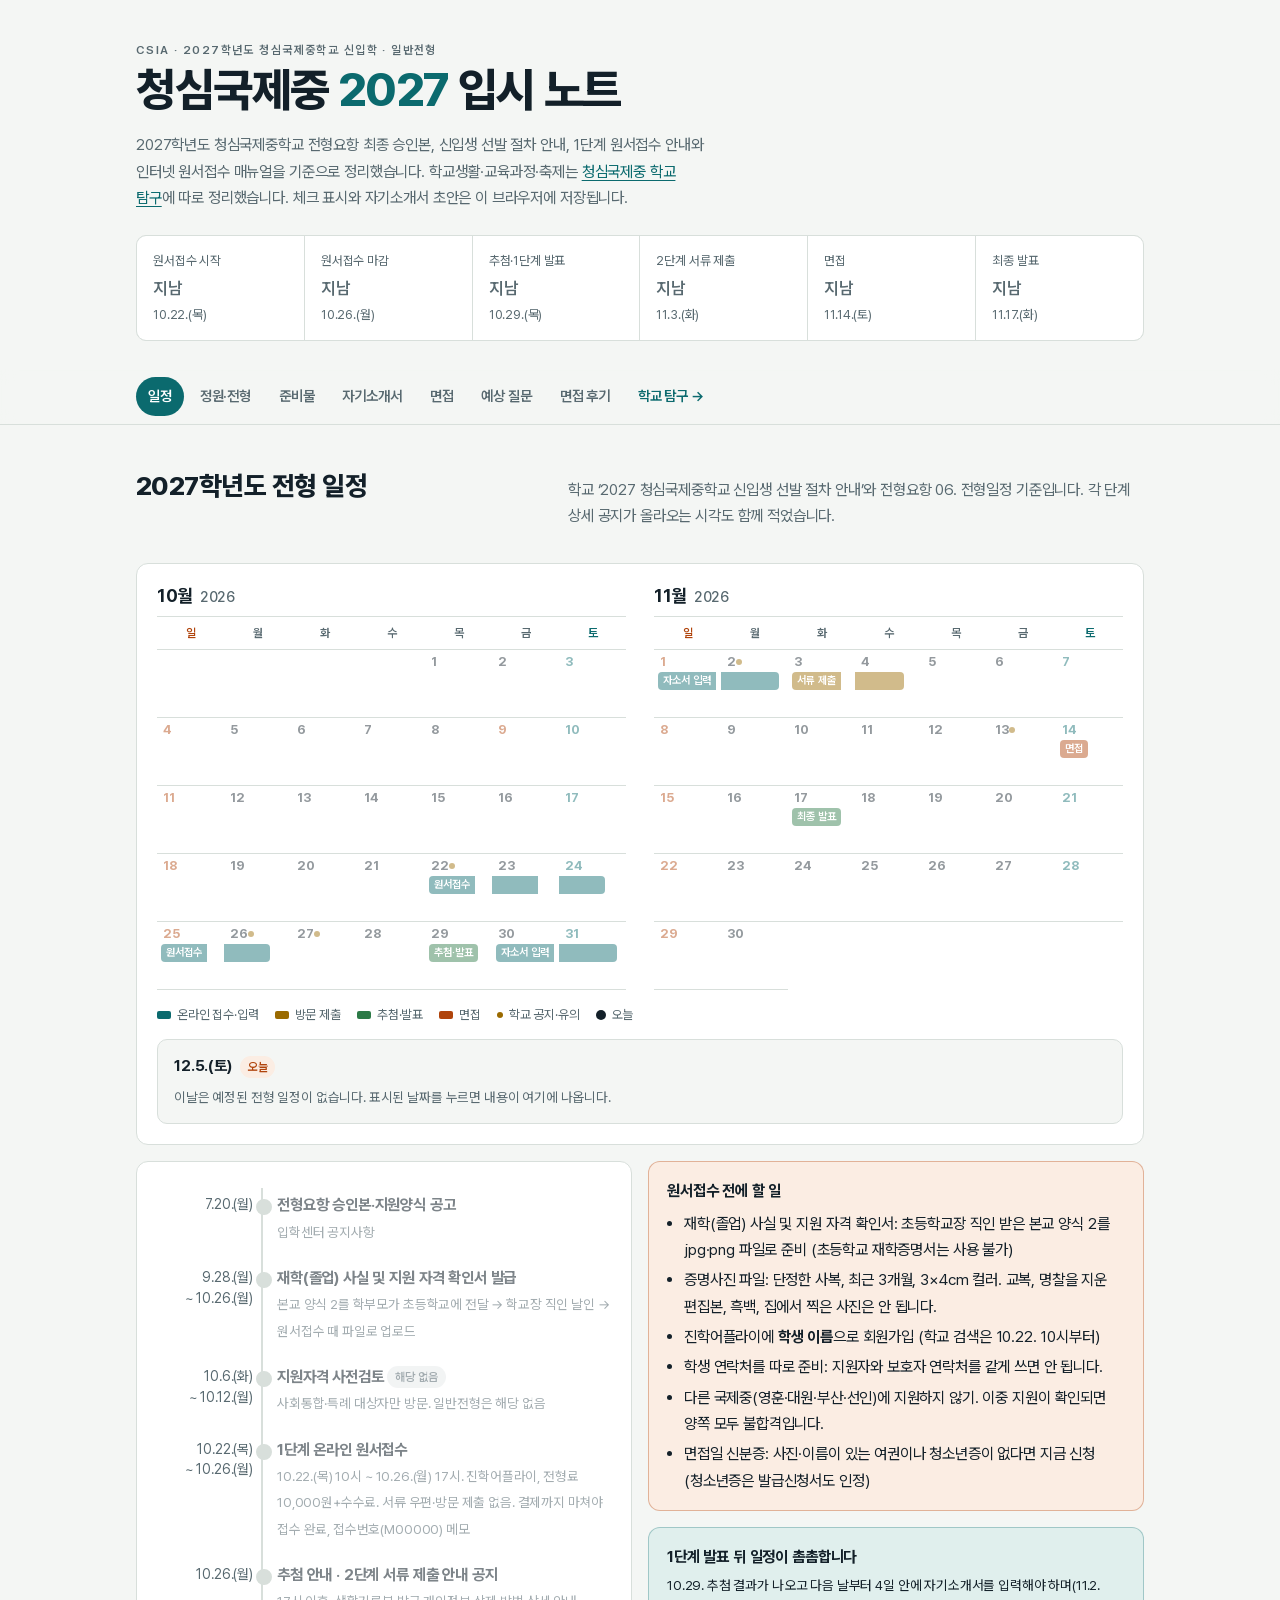
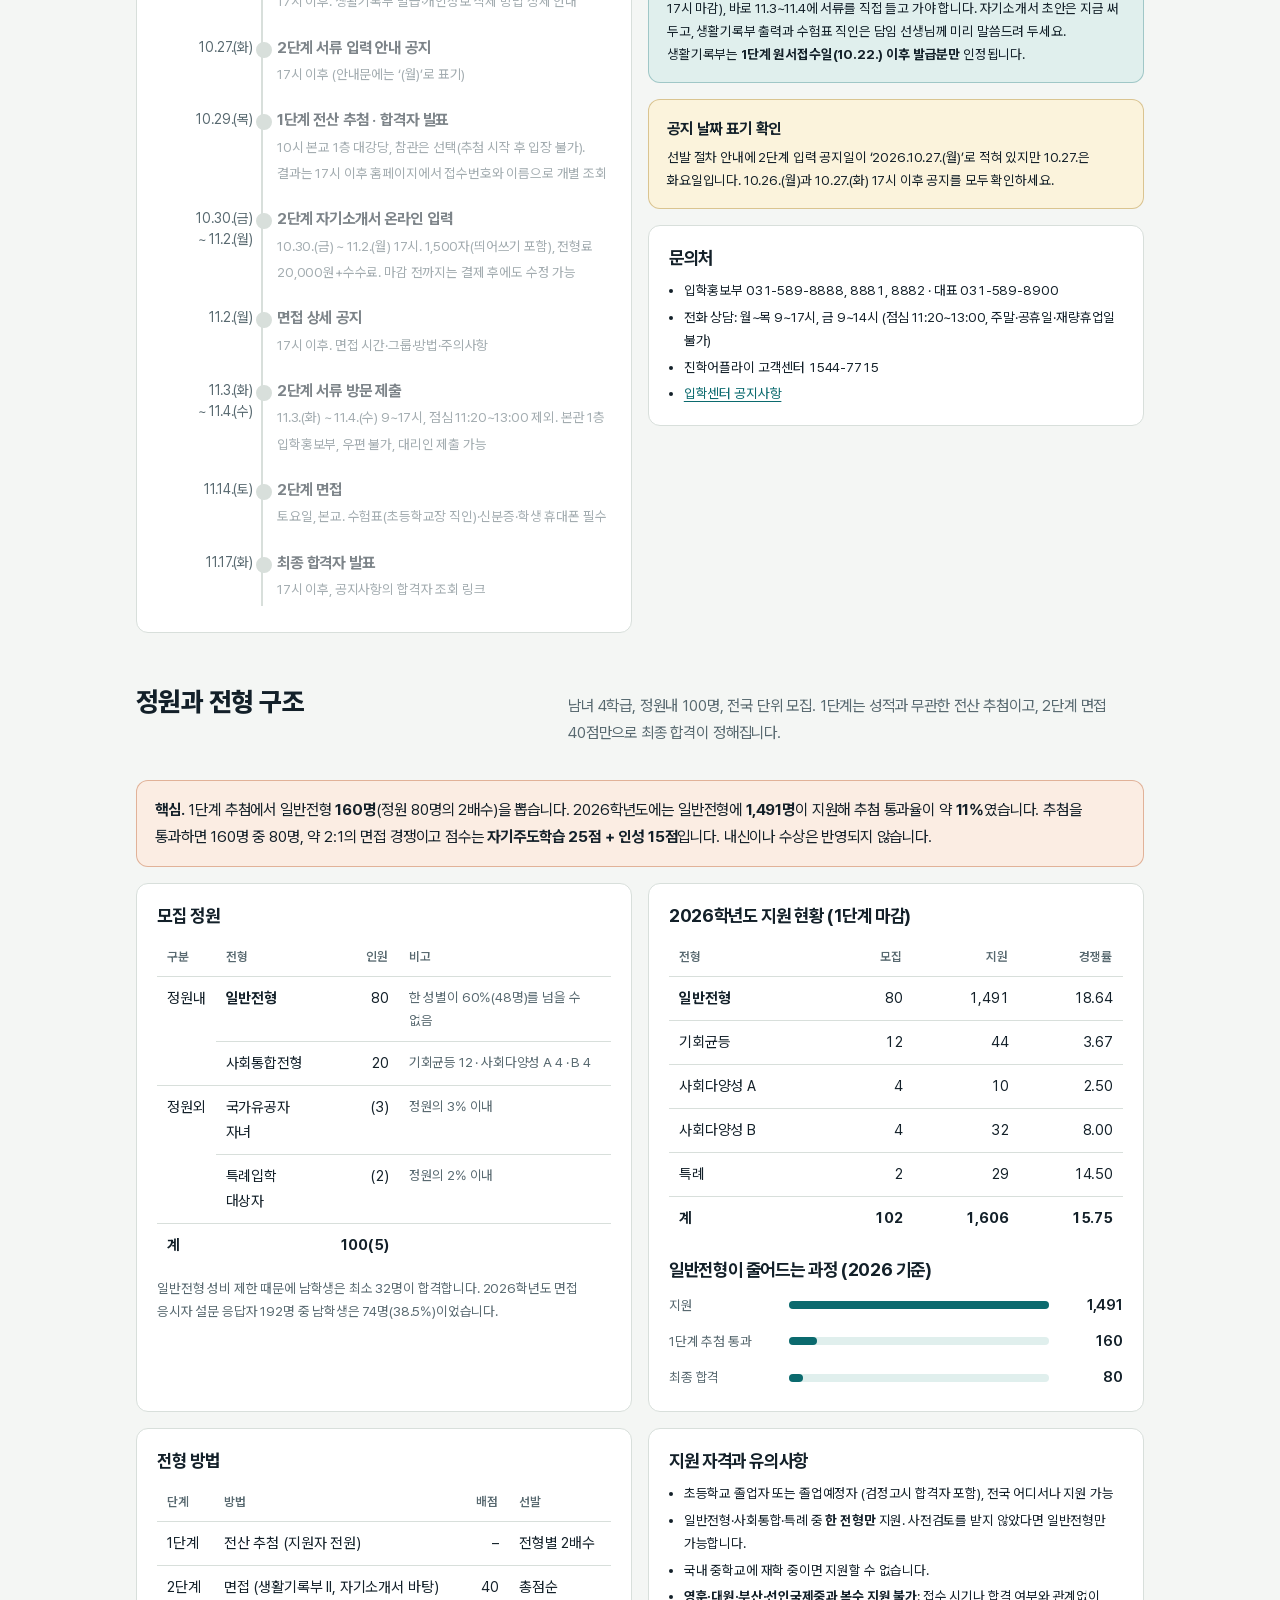
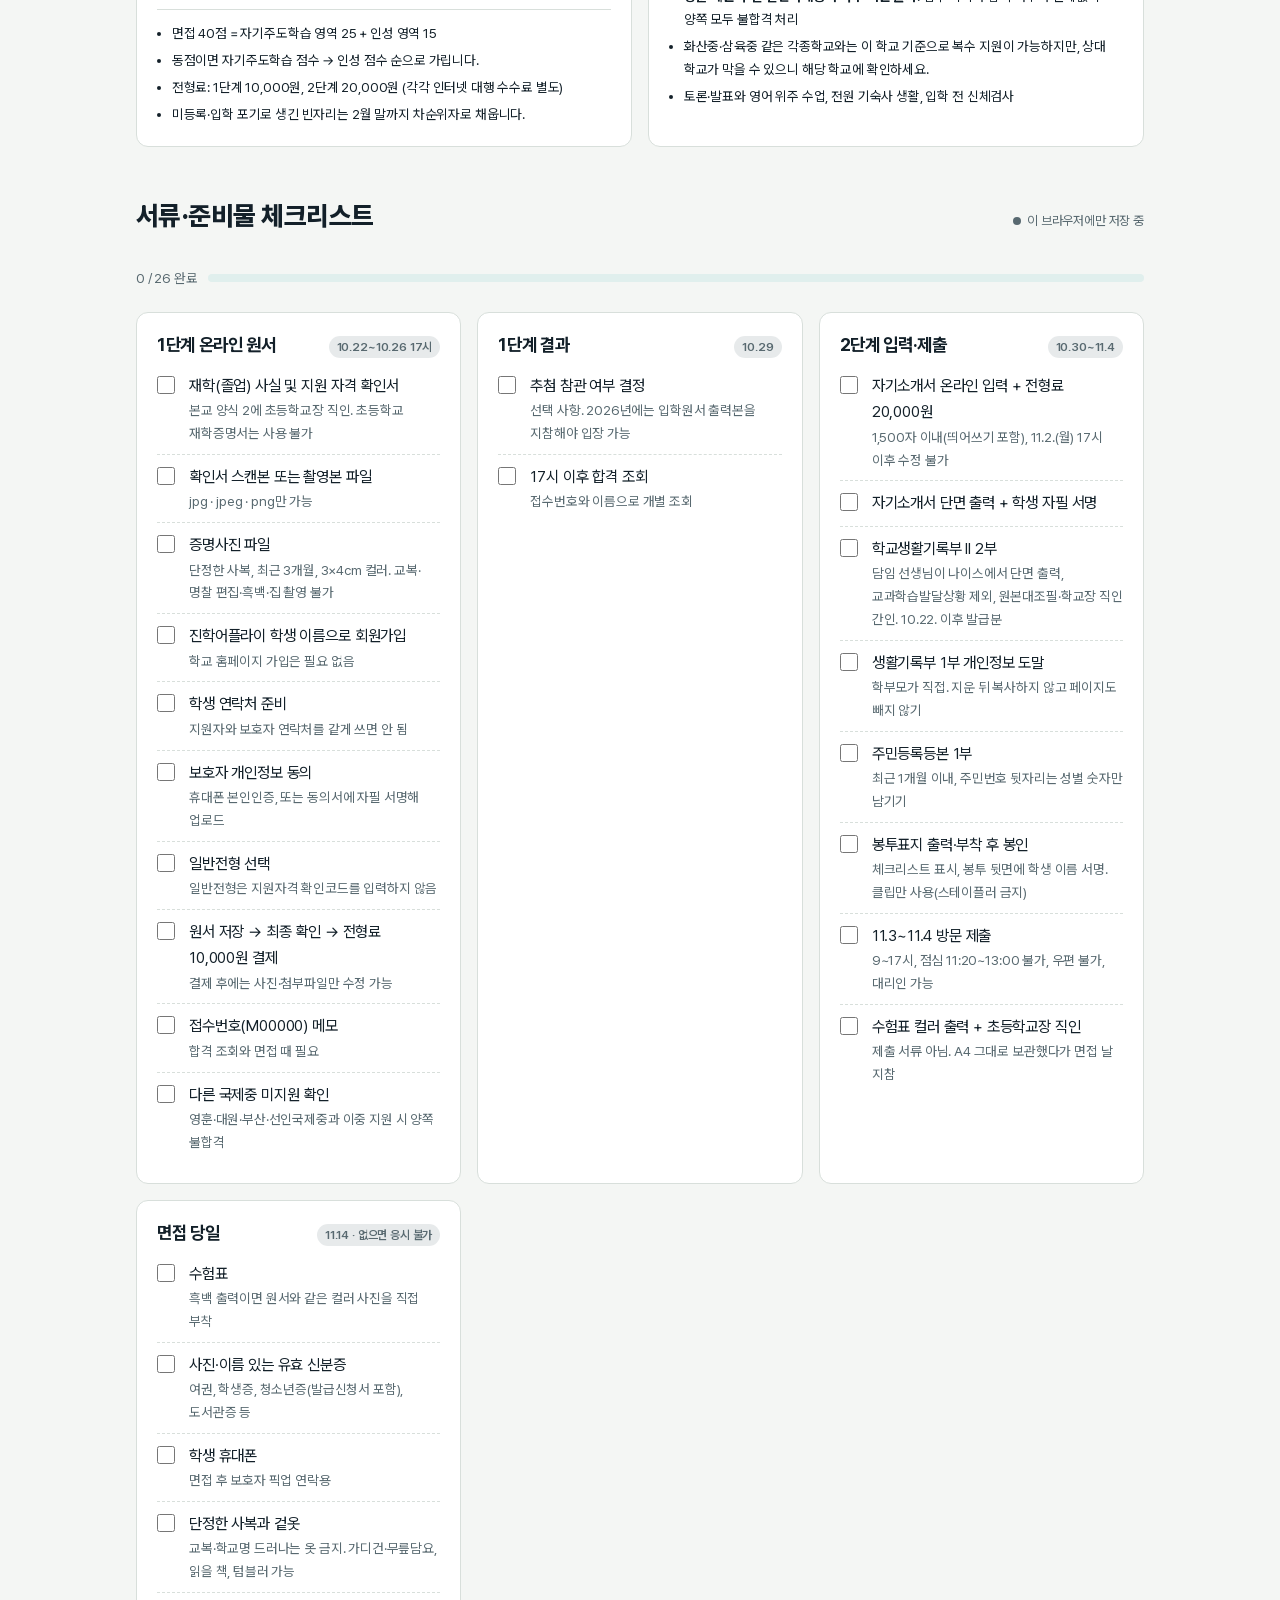
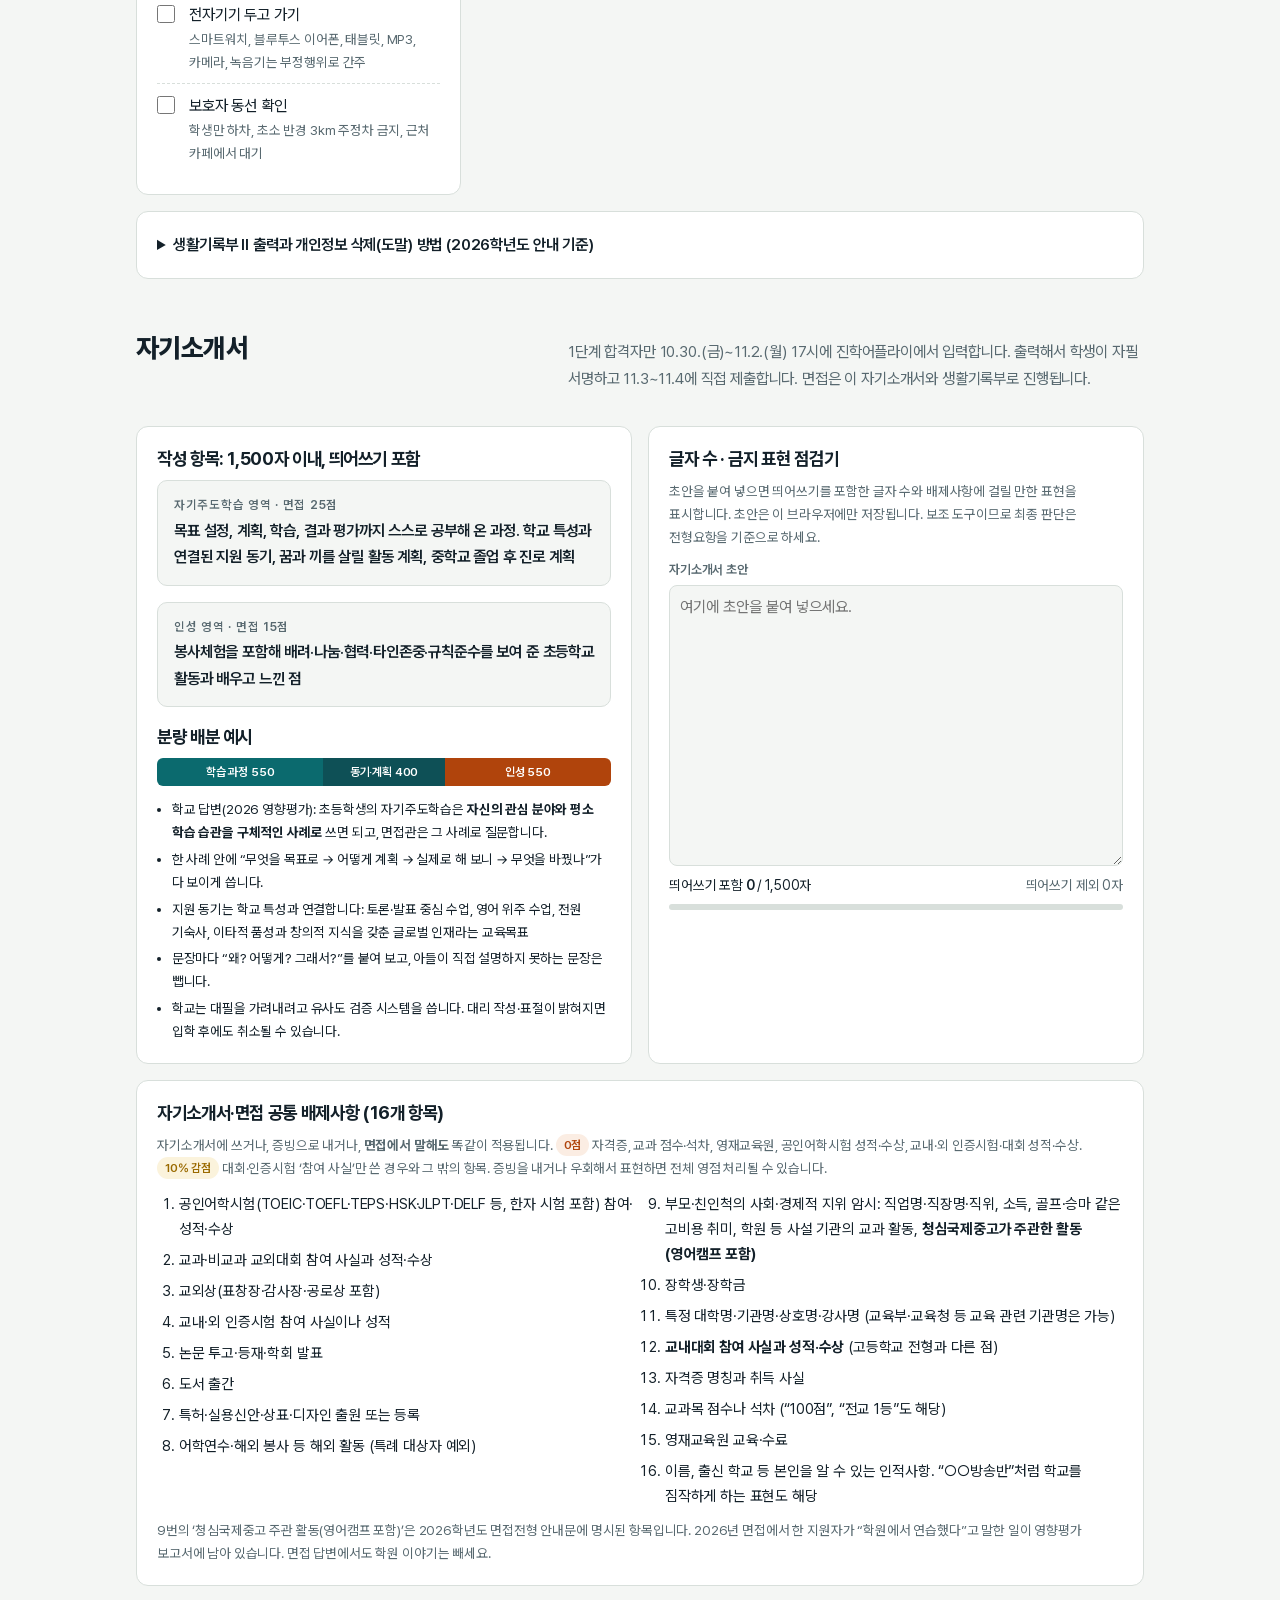
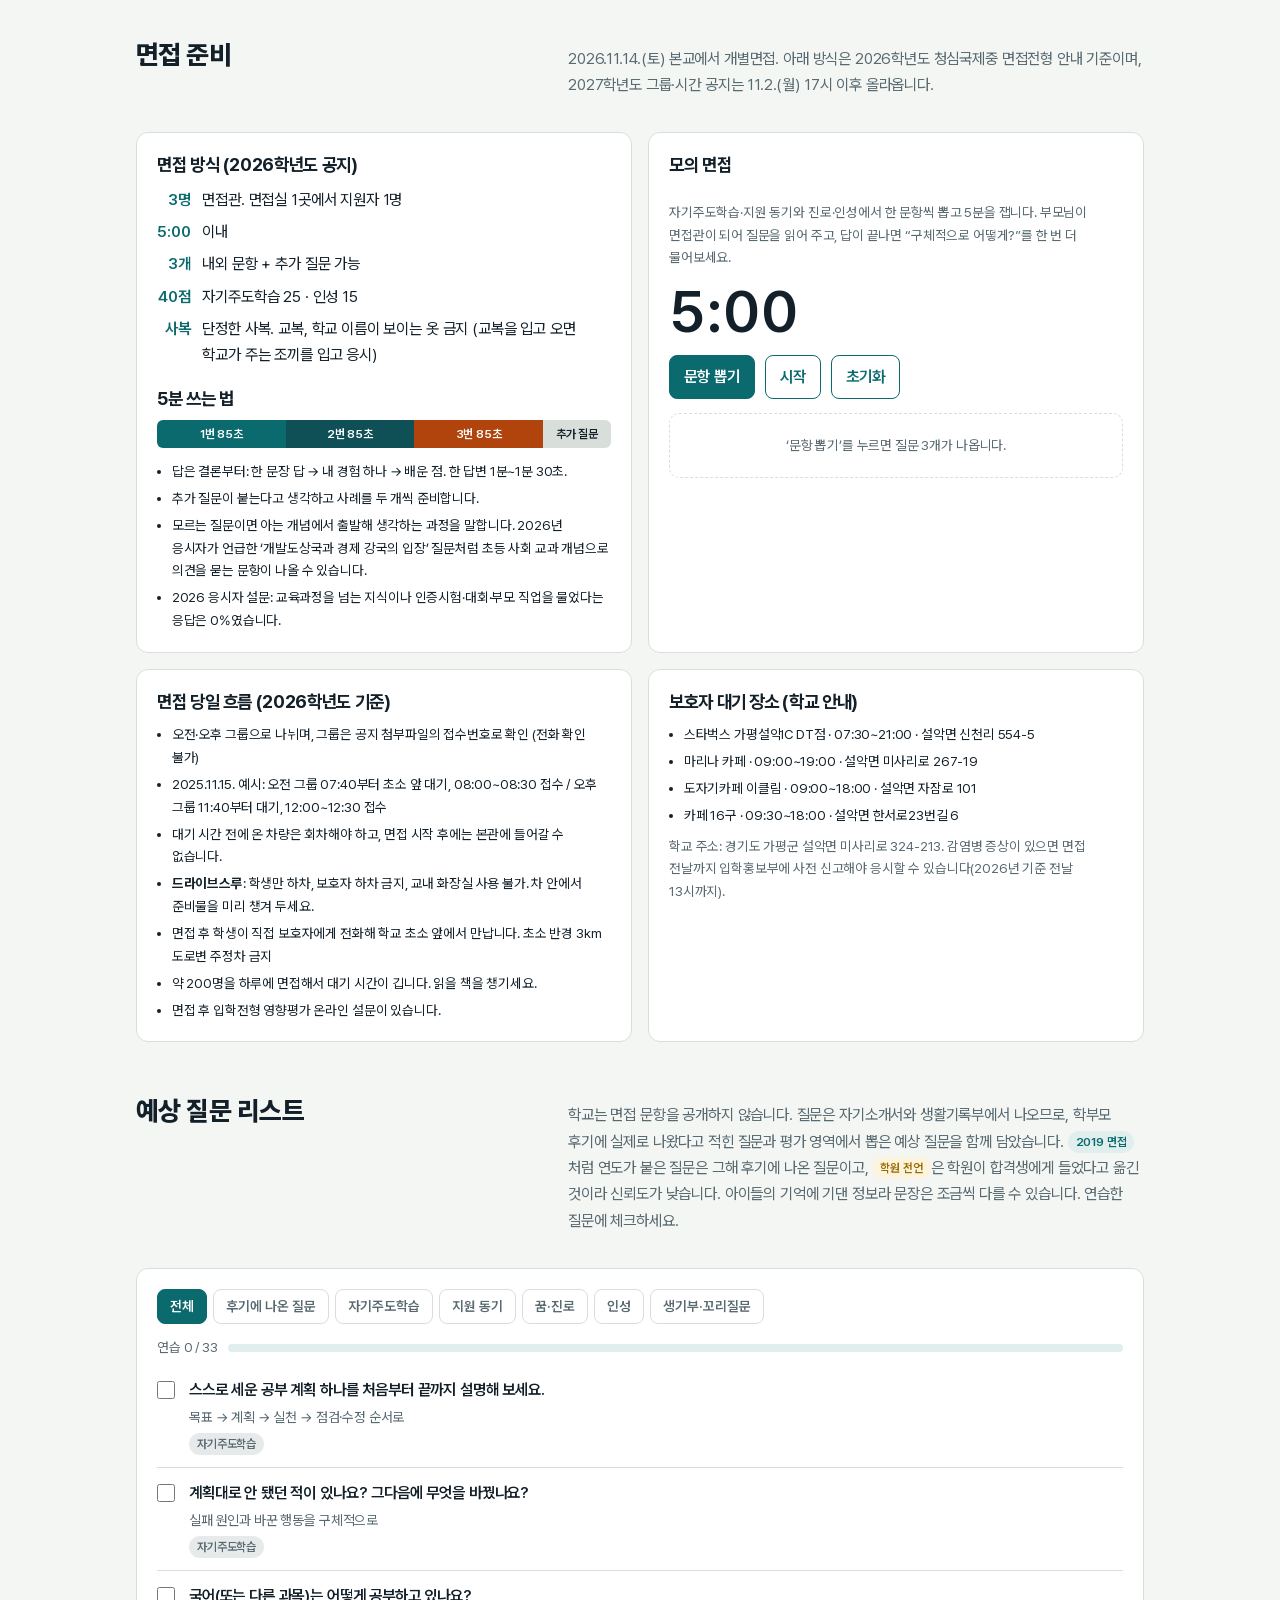
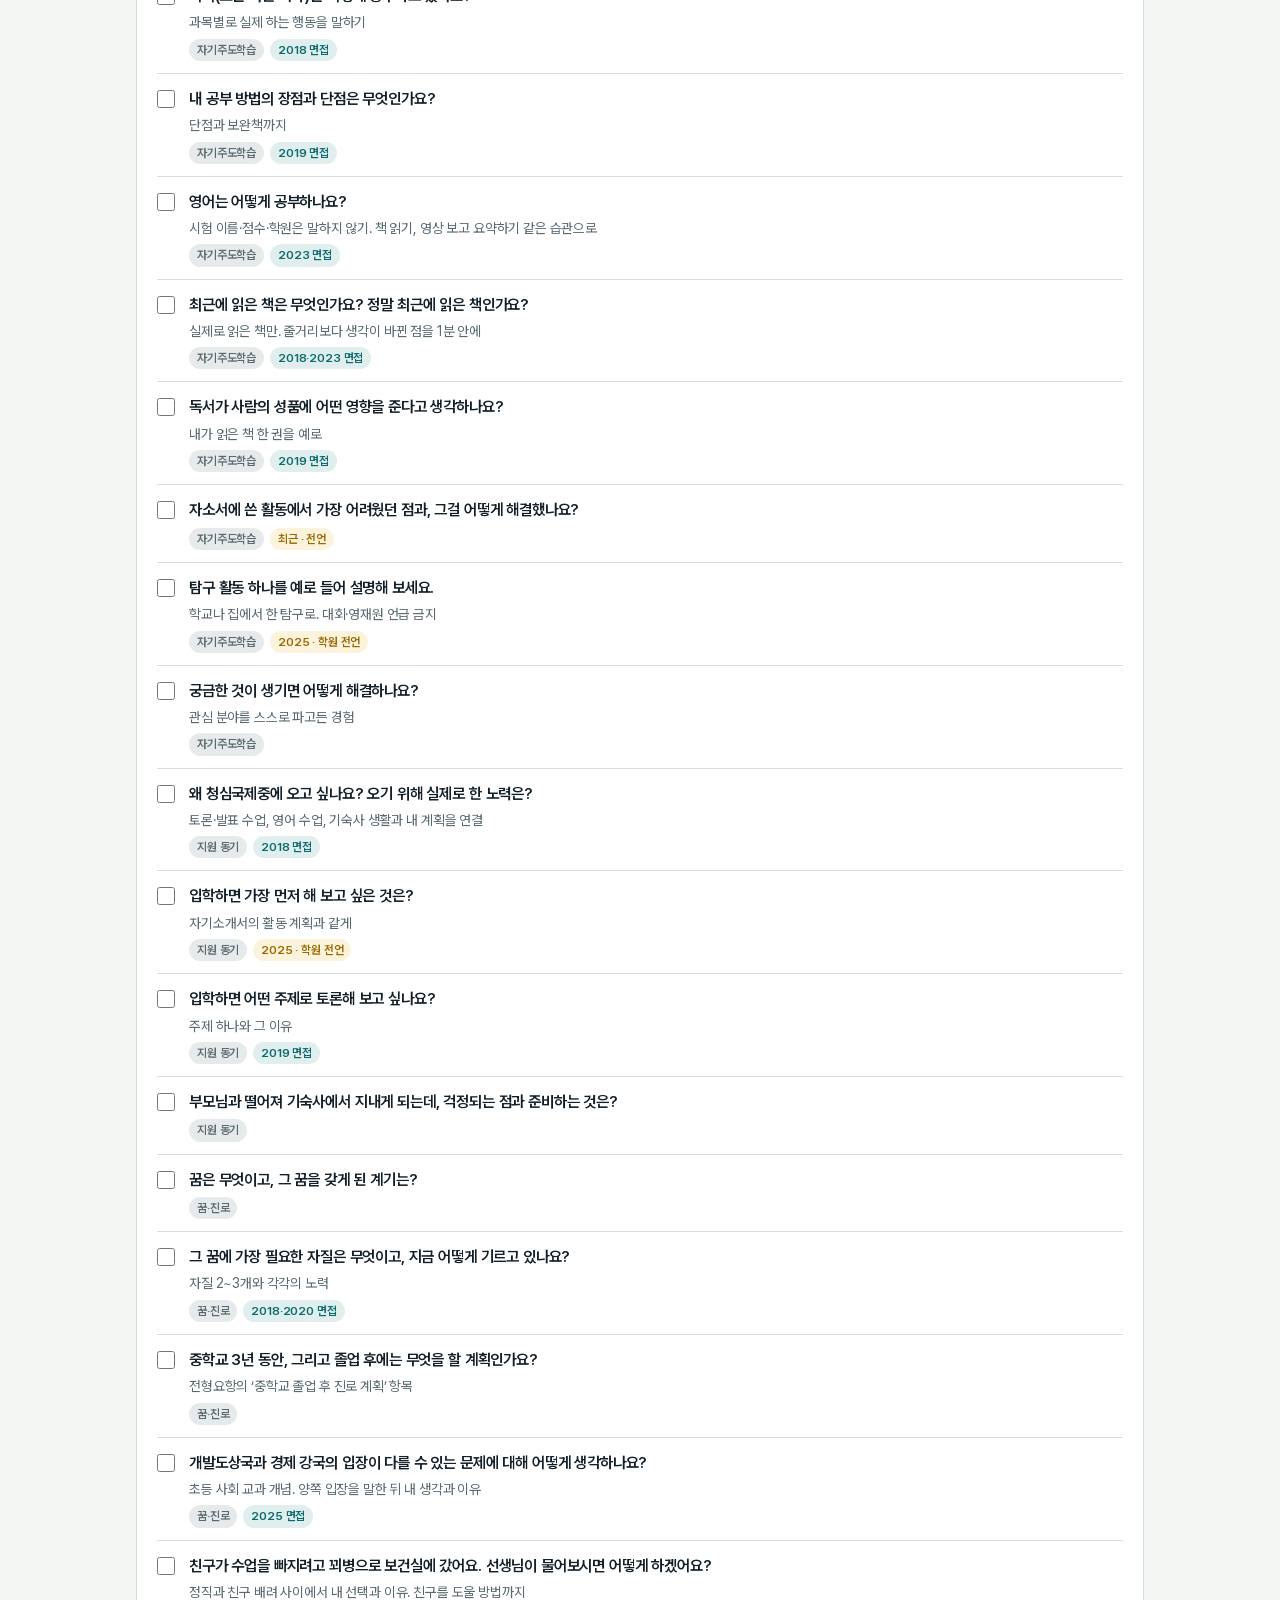
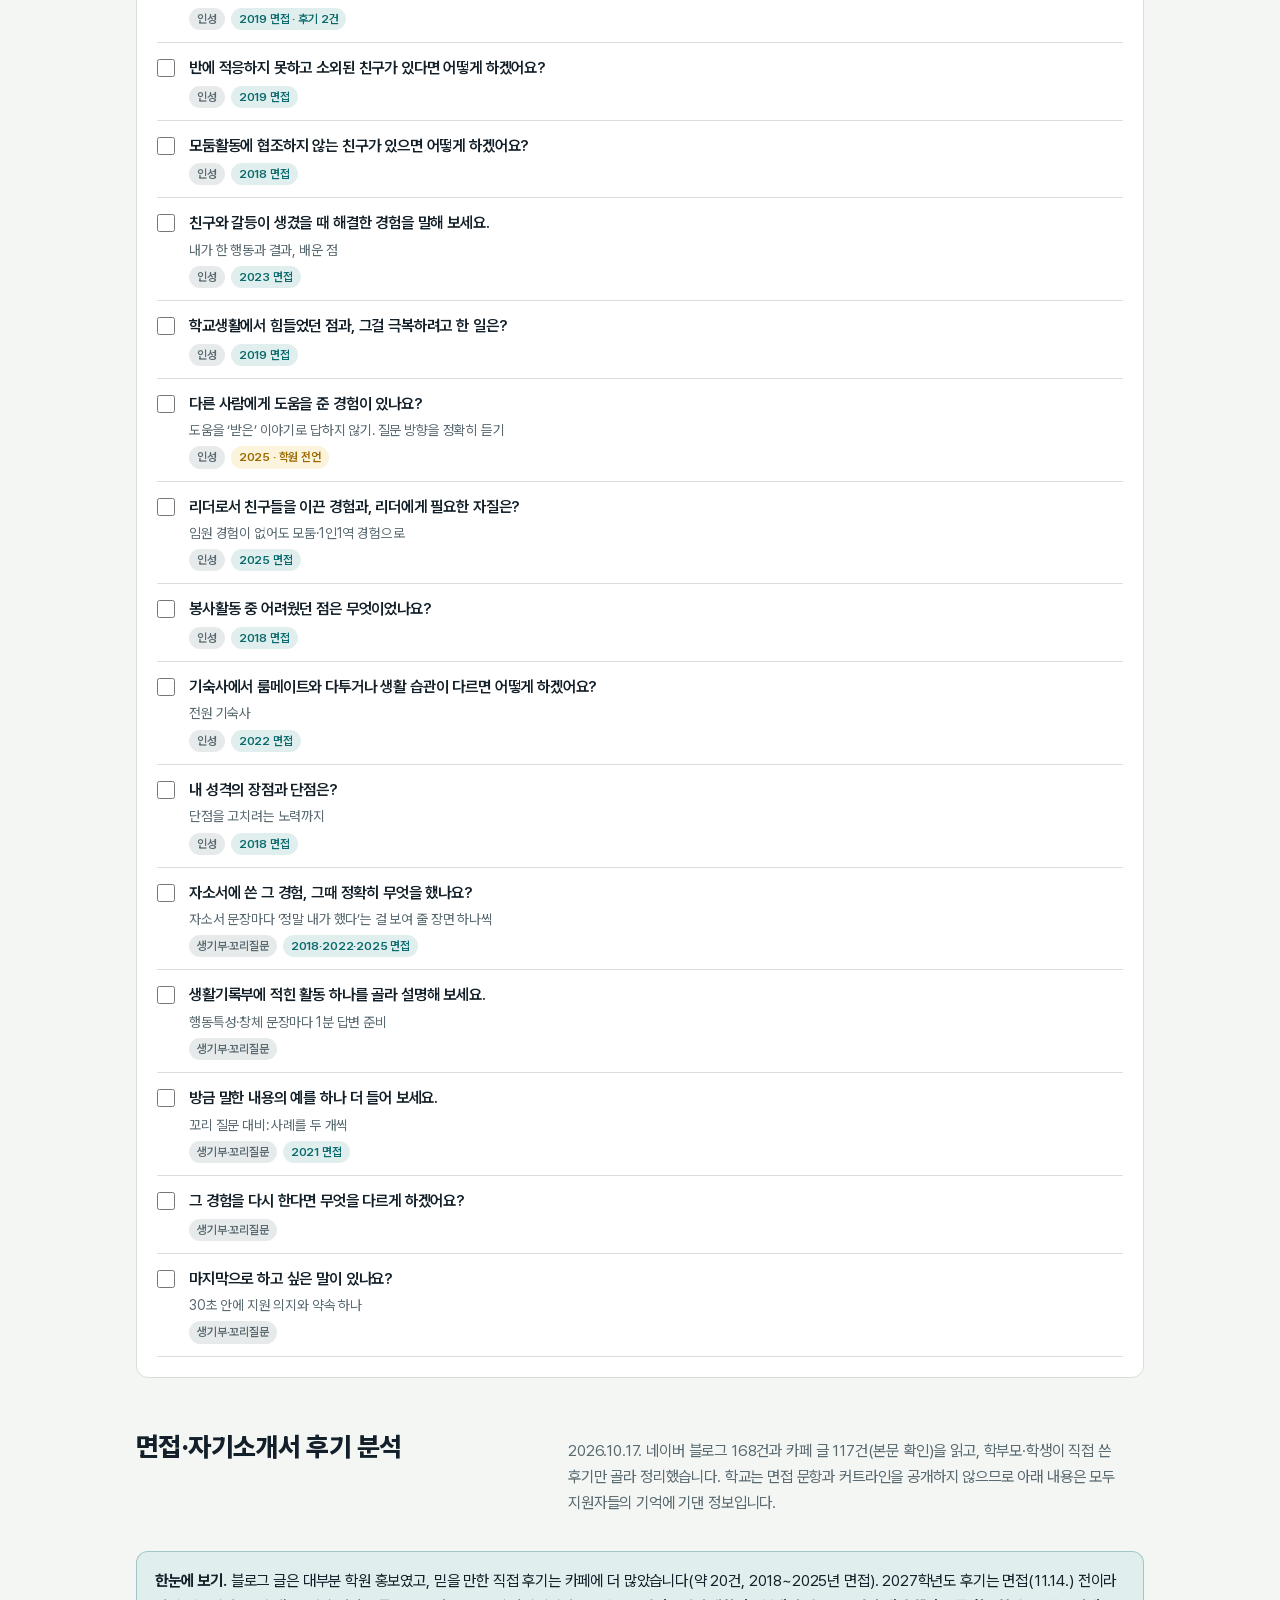
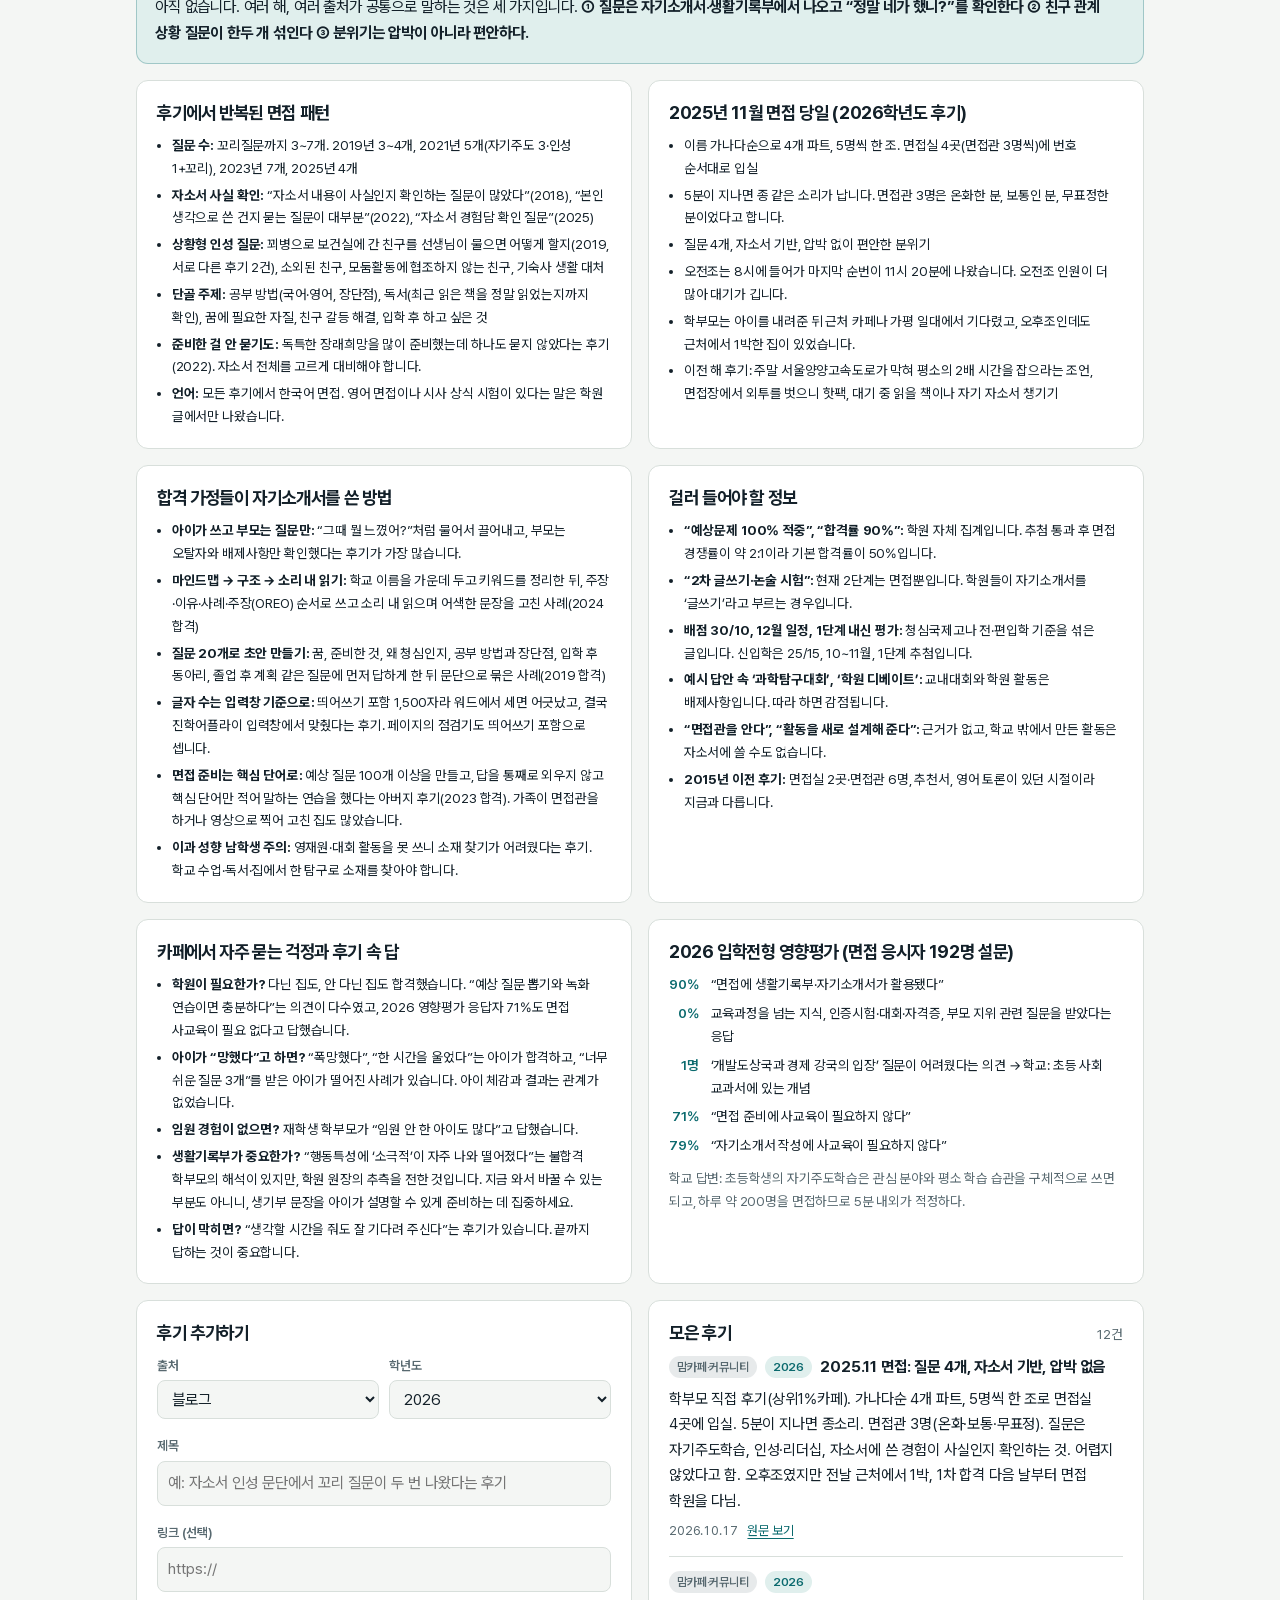
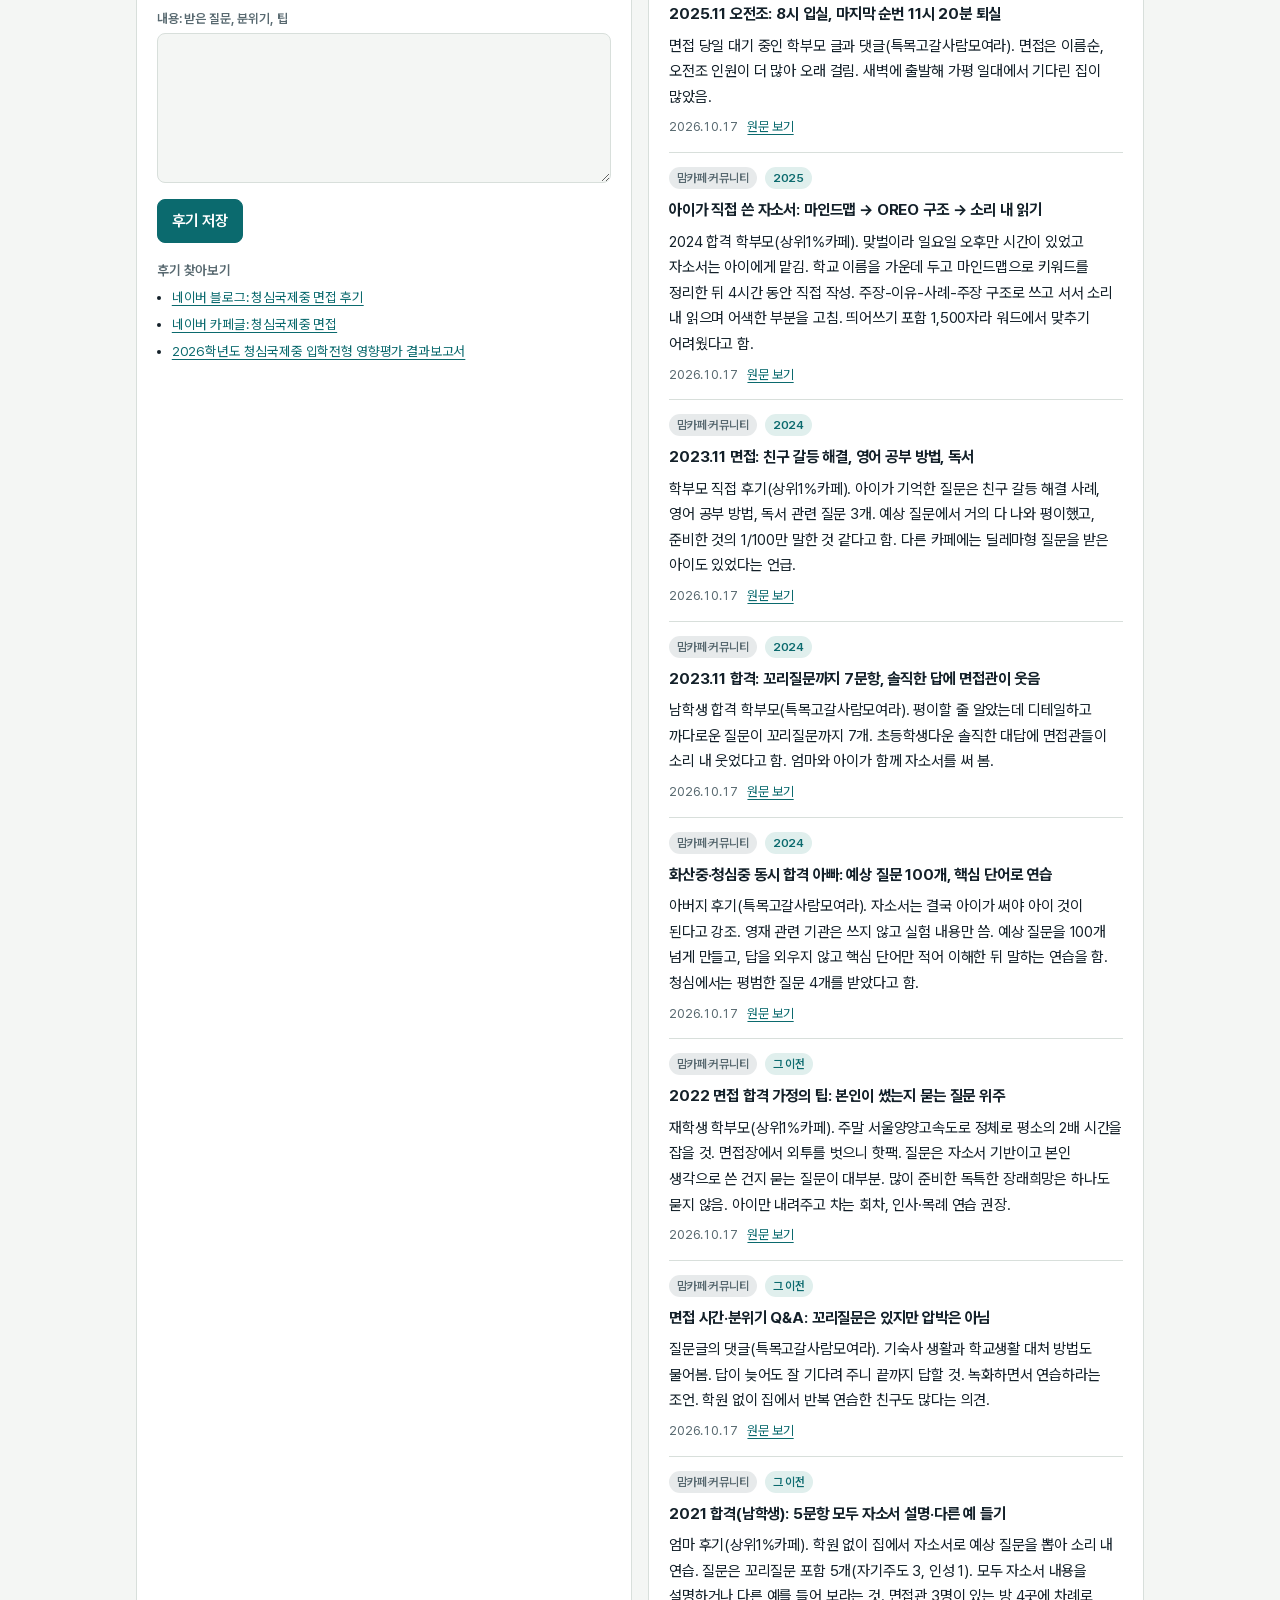
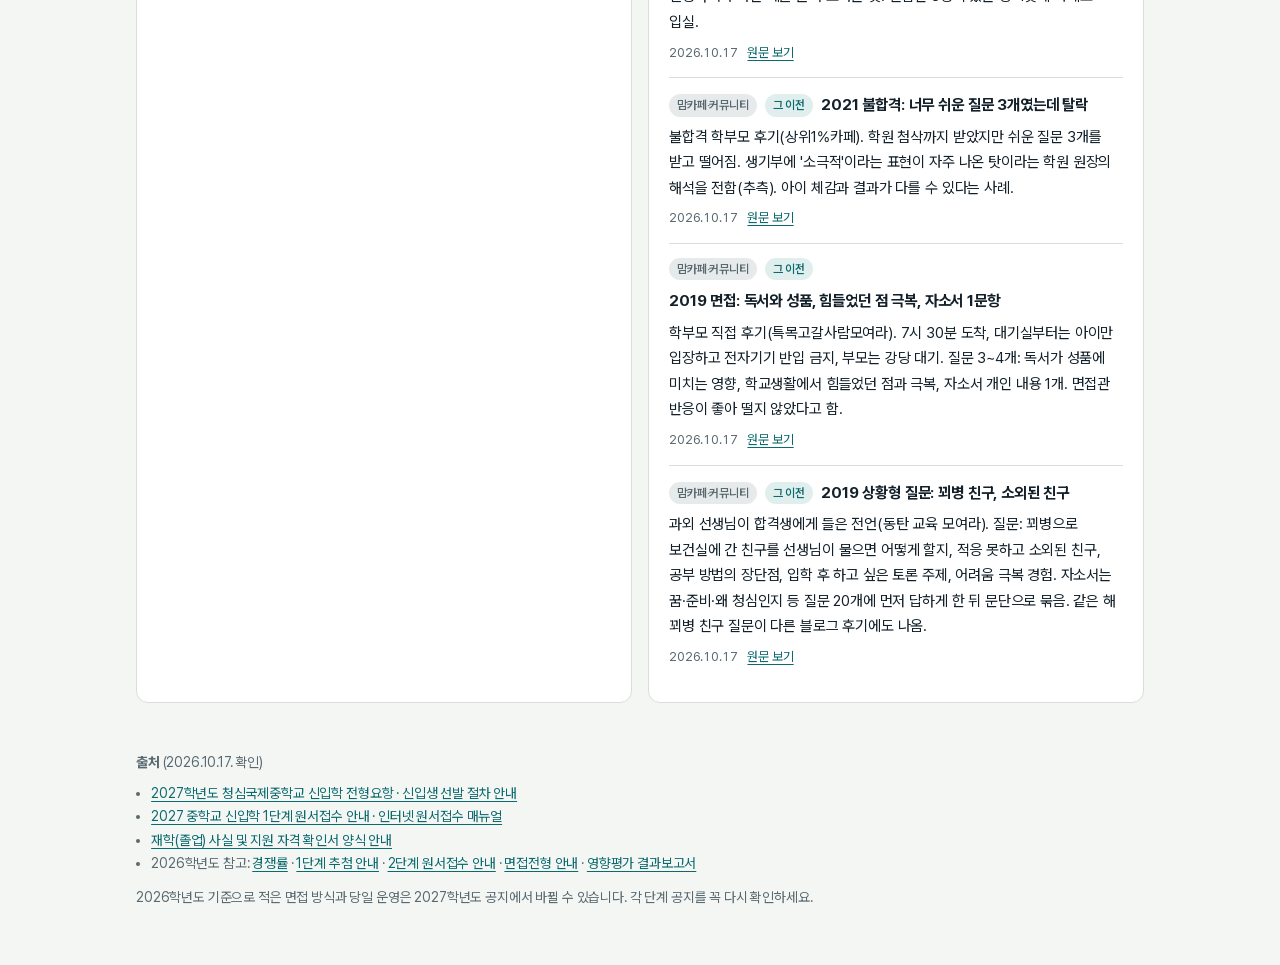
==== commit 09b5e6a6: "학교 탐구 페이지(info.html) 추가 교육과정·하루 일과·기숙사·캠퍼스·연간 행사·비용·진학을 공식 자료, 학교알리미, 언론, 네이버 블로그·카페 출처와 함께 정리한다.  C" ====
--- a/docs/index.html
+++ b/docs/index.html
@@ -224,7 +224,7 @@
   <div class="wrap">
     <div class="eyebrow">CSIA · 2027학년도 청심국제중학교 신입학 · 일반전형</div>
     <h1>청심국제중 <span>2027</span> 입시 노트</h1>
-    <p class="lede">2027학년도 청심국제중학교 전형요항 최종 승인본, 신입생 선발 절차 안내, 1단계 원서접수 안내와 인터넷 원서접수 매뉴얼을 기준으로 정리했습니다. <span id="storeNote">체크 표시와 자기소개서 초안은 이 브라우저에 저장됩니다.</span></p>
+    <p class="lede">2027학년도 청심국제중학교 전형요항 최종 승인본, 신입생 선발 절차 안내, 1단계 원서접수 안내와 인터넷 원서접수 매뉴얼을 기준으로 정리했습니다. 학교생활·교육과정·축제는 <a href="info.html">청심국제중 학교 탐구</a>에 따로 정리했습니다. <span id="storeNote">체크 표시와 자기소개서 초안은 이 브라우저에 저장됩니다.</span></p>
     <div class="ddays" id="ddays" aria-label="주요 일정 D-day"></div>
   </div>
 </header>
@@ -238,6 +238,7 @@
     <a href="#interview">면접</a>
     <a href="#questions">예상 질문</a>
     <a href="#reviews">면접 후기</a>
+    <a href="info.html" style="color:var(--lake)">학교 탐구 →</a>
   </div>
 </nav>
 
